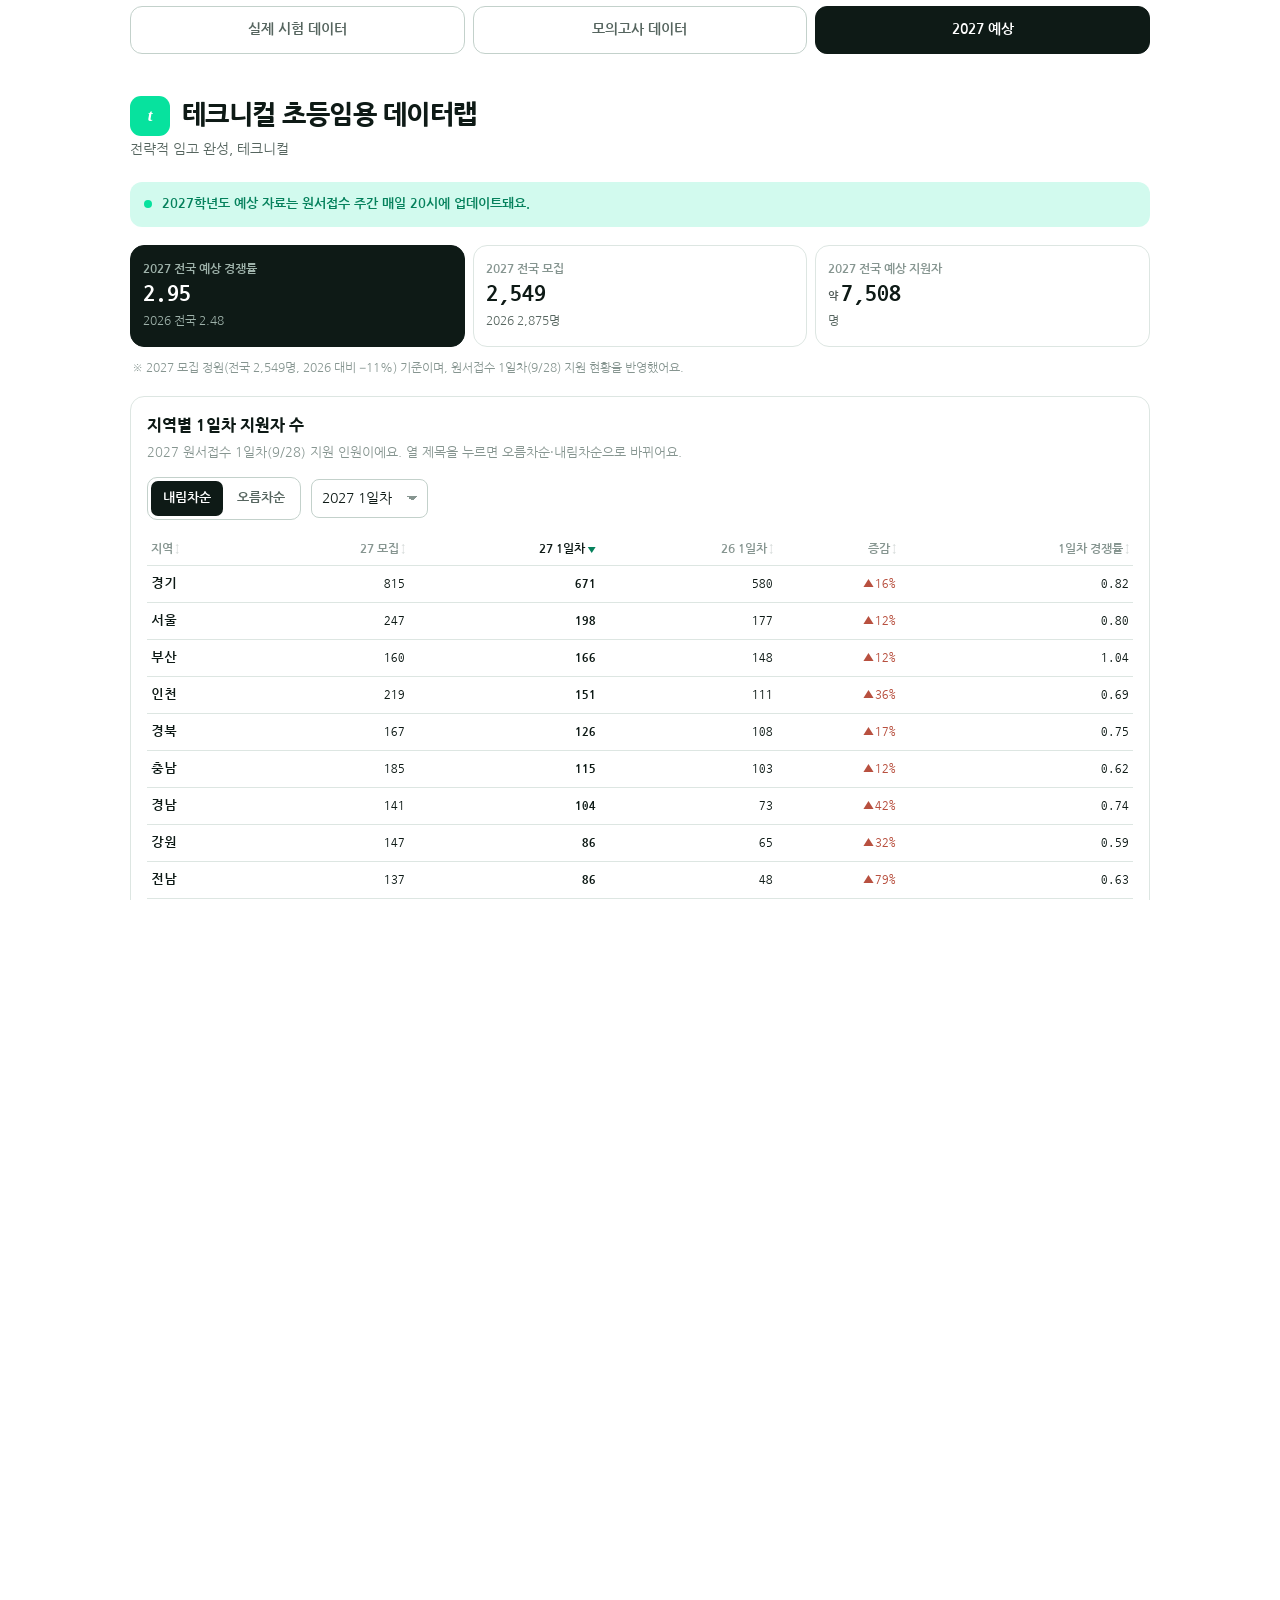
==== expected-2027.html @ 8b017738 "Update expected-2027.html" ====
<!doctype html><html lang="ko"><head><meta charset="utf-8">
<meta name="viewport" content="width=device-width, initial-scale=1, viewport-fit=cover">
<title>2027 예상 | 테크니컬 초등임용 데이터랩</title>
<meta name="description" content="2027학년도 초등임용 예상 경쟁률과 합격선 자료를 확인합니다.">
<link rel="preconnect" href="https://fonts.googleapis.com">
<link rel="preconnect" href="https://fonts.gstatic.com" crossorigin>
<link rel="stylesheet" href="https://fonts.googleapis.com/css2?family=Nanum+Gothic:wght@400;700;800&family=Nanum+Gothic+Coding:wght@400;700&display=swap">
<link rel="stylesheet" href="common.css">
<style>
  :root{
    color-scheme: light;
    --ground:#ffffff; --surface:#ffffff; --surface-2:#fafcfb;
    --ink:#0e1a16; --ink-2:#56655f; --ink-3:#869590;
    --line:#dde6e2; --line-2:#c3d1cb;
    --avg:#07e29e; --avg-soft:#07e29e2e; --avg-ink:#05815c;
    --cut:#44526b; --cut-soft:#44526b1f;
    --cut2:#b8503f; --cut2-soft:#b8503f1a;
    --sans:"Nanum Gothic","Apple SD Gothic Neo","Malgun Gothic",-apple-system,sans-serif;
    --mono:"Nanum Gothic Coding",ui-monospace,SFMono-Regular,Menlo,monospace;
    padding-top: env(safe-area-inset-top,0px);
    padding-bottom: env(safe-area-inset-bottom,0px);
  }
  *{box-sizing:border-box}
  html,body{height:100%;max-width:100%;overflow-x:hidden}
  body{
    margin:0; background:var(--ground); color:var(--ink);
    font-family:var(--sans); font-size:15px; line-height:1.6;
    -webkit-font-smoothing:antialiased; word-break:keep-all; overflow-wrap:break-word;
  }
  h1,h2,h3{text-wrap:balance} p{text-wrap:pretty}
  button,select{-webkit-tap-highlight-color:transparent; touch-action:manipulation; font:inherit}

  .wrap{
    max-width:1060px; margin:0 auto;
    padding-left:max(20px, env(safe-area-inset-left));
    padding-right:max(20px, env(safe-area-inset-right));
    padding-block:32px calc(56px + env(safe-area-inset-bottom));
    display:flex; flex-direction:column; gap:22px;
  }

  .brand{display:flex; align-items:center; gap:12px}
  .logo{
    display:grid; place-items:center; width:40px; height:40px; flex:none;
    border-radius:11px; background:var(--avg); color:#fff;
    font-family:Georgia,"Times New Roman",serif; font-weight:700; font-style:italic; font-size:17px;
  }
  h1{margin:0; font-size:min(26px,5.6vw); font-weight:800; letter-spacing:-0.02em; line-height:1.3}
  .lede{margin:2px 0 0; max-width:60ch; color:var(--ink-2); font-size:14px}

  nav.tabs{
    display:grid; grid-template-columns:repeat(3,1fr); gap:8px;
    position:sticky; top:0; z-index:5; background:var(--ground);
    padding-block:6px 2px;
  }
  nav.tabs button{
    border:1px solid var(--line-2); background:var(--surface);
    color:var(--ink-2); border-radius:12px; padding:12px 6px;
    font-weight:700; font-size:13.5px; cursor:pointer; text-align:center;
    transition:background .12s,color .12s,border-color .12s;
  }
  nav.tabs button.is-on{background:var(--ink); color:#fff; border-color:var(--ink)}
  @media (max-width:420px){ nav.tabs button{font-size:12px; padding:11px 4px} }

  section.view{display:none}
  section.view.is-on{display:flex; flex-direction:column; gap:18px}

  .panel{
    border:1px solid var(--line); border-radius:14px; padding:16px;
    background:var(--surface); display:flex; flex-direction:column; gap:14px;
  }
  .panel-head h2{margin:0 0 4px; font-size:16px; font-weight:800}
  .panel-head .note{margin:0; color:var(--ink-3); font-size:12.5px}

  .seg{display:inline-flex; border:1px solid var(--line-2); border-radius:10px; padding:3px; gap:2px}
  .seg button{
    border:none; background:none; color:var(--ink-2); font-weight:700; font-size:13px;
    padding:7px 12px; border-radius:7px; cursor:pointer;
  }
  .seg button.is-on{background:var(--ink); color:#fff}

  .row-controls{display:flex; flex-wrap:wrap; align-items:center; gap:10px}
  select.plain{
    font-family:var(--sans); font-size:13.5px; color:var(--ink); background:var(--surface);
    border:1px solid var(--line-2); border-radius:8px; padding:8px 28px 8px 10px;
    appearance:none; -webkit-appearance:none;
    background-image:linear-gradient(45deg,transparent 50%,var(--ink-3) 50%),
                      linear-gradient(135deg,var(--ink-3) 50%,transparent 50%);
    background-position:calc(100% - 15px) 50%, calc(100% - 10px) 50%;
    background-size:5px 5px, 5px 5px; background-repeat:no-repeat;
  }

  .bars{list-style:none; margin:0; padding:0; display:flex; flex-direction:column; gap:8px}
  .bars li{display:grid; grid-template-columns:52px 1fr 52px; align-items:center; gap:8px}
  .bars .name{font-size:12.5px; color:var(--ink-2); font-weight:700; white-space:nowrap; overflow:hidden; text-overflow:ellipsis}
  .bars .track{position:relative; height:20px; background:var(--surface-2); border-radius:6px; overflow:hidden}
  .bars .fill{position:absolute; inset:0 auto 0 0; border-radius:6px; background:var(--avg)}
  .bars li.is-me .fill{background:var(--cut2)}
  .bars .val{font-family:var(--mono); font-size:12px; font-weight:700; color:var(--ink); text-align:right; font-variant-numeric:tabular-nums}

  .trend-wrap{display:flex; flex-direction:column; gap:10px}
  .trend-chart{width:100%; height:auto; display:block}
  .trend-pts text{font-family:var(--mono); font-variant-numeric:tabular-nums}
  .legend-inline{display:flex; gap:14px; margin:0; font-size:12px; color:var(--ink-3)}
  .legend-inline span{display:inline-flex; align-items:center; gap:5px}
  .legend-inline i{width:9px; height:9px; border-radius:3px; background:var(--avg); display:inline-block}
  .legend-inline i.i-cut{background:var(--cut)}
  .legend-inline i.i-cut2{background:var(--cut2)}

  .empty-note{color:var(--ink-3); font-size:13px; padding:10px 2px}

  .mock-frame-wrap{border-radius:14px; overflow:hidden; border:1px solid var(--line)}
  iframe.mock-frame{width:100%; border:0; display:block; height:1400px; background:#faf9f5}

  .notice{
    display:flex; flex-direction:column; align-items:center; text-align:center; gap:16px;
    padding:48px 22px; border:1px dashed var(--line-2); border-radius:16px; background:var(--surface-2);
  }
  .notice-icon{
    display:grid; place-items:center; width:52px; height:52px; border-radius:50%;
    background:var(--avg-soft); color:var(--avg-ink); flex:none;
  }
  .notice-icon svg{width:24px; height:24px}
  .notice-title{margin:0; font-size:17px; font-weight:800; color:var(--ink); max-width:34ch}
  .notice-sub{margin:0; font-size:13px; color:var(--ink-2); max-width:44ch; line-height:1.7}
  .notice-badge{
    font-family:var(--mono); font-size:11.5px; font-weight:700; letter-spacing:.04em;
    color:var(--avg-ink); background:var(--avg-soft); border-radius:999px; padding:5px 12px;
  }

  .disclaimer{
    font-size:12px; color:var(--ink-3); border-top:1px solid var(--line); padding-top:14px;
  }

  .kpis{display:grid;grid-template-columns:repeat(3,minmax(0,1fr));gap:8px}
  .kpi{border:1px solid var(--line);border-radius:14px;padding:14px 12px;background:var(--surface)}
  .kpi.main{background:var(--ink);color:#fff;border-color:var(--ink)}
  .kpi small{display:block;font-size:11.5px;color:var(--ink-3);font-weight:700}.kpi.main small{color:#9fb3ab}
  .kpi{min-width:0}
  .kpi b em{font-size:11px;font-style:normal;font-family:var(--sans);font-weight:700;margin-right:3px;opacity:.7}
  .kpi b{display:block;white-space:nowrap;font-family:var(--mono);font-size:min(24px,5.6vw);font-weight:700;line-height:1.25;font-variant-numeric:tabular-nums}
  .kpi span{font-size:11.5px;color:var(--ink-2)}.kpi.main span{color:#9fb3ab}
  .upd{display:flex;gap:10px;align-items:center;padding:12px 14px;border-radius:12px;background:var(--avg-soft);color:var(--avg-ink);font-size:13px;font-weight:700}
  .upd i{width:8px;height:8px;border-radius:50%;background:var(--avg);flex:none}
  .rng{list-style:none;margin:0;padding:0;display:flex;flex-direction:column;gap:9px}
  .rng li{display:grid;grid-template-columns:38px 1fr 40px;align-items:center;gap:8px;cursor:pointer;border-radius:8px;padding:2px 0}
  .rng li.is-me .name{color:var(--cut2)}
  .rng .name{font-size:13px;font-weight:800;color:var(--ink-2)}
  .rng .track{position:relative;height:22px;background:var(--surface-2);border-radius:6px}
  .rng .band{position:absolute;top:5px;bottom:5px;background:var(--avg-soft);border-radius:5px}
  .rng .dot{position:absolute;top:3px;width:16px;height:16px;margin-left:-8px;border-radius:50%;background:var(--avg);border:2px solid #fff;box-shadow:0 0 0 1px var(--avg-ink)}
  .rng li.is-me .dot{background:var(--cut2);box-shadow:0 0 0 1px var(--cut2)}
  .rng .prev{position:absolute;top:2px;bottom:2px;width:2px;background:var(--cut)}
  .rng .val{font-family:var(--mono);font-size:12.5px;font-weight:700;text-align:right}
  .axis{display:flex;justify-content:space-between;margin:0 40px 0 46px;font-family:var(--mono);font-size:11px;color:var(--ink-3)}
  .legend-inline .i-prev{width:2px;height:10px;border-radius:0;background:var(--cut)}
  .legend-inline .i-band{background:var(--avg-soft);border:1px solid var(--avg)}
  .smalls{display:grid;grid-template-columns:repeat(3,1fr);gap:8px}
  .sm{border:1px solid var(--cut2-soft);background:var(--cut2-soft);border-radius:12px;padding:12px 8px;text-align:center}
  .sm b{display:block;font-size:14px}.sm em{display:block;font-style:normal;font-family:var(--mono);font-size:20px;font-weight:700;color:var(--cut2)}
  .sm span{font-size:11.5px;color:var(--ink-2);display:block;line-height:1.5}
  .tbl{overflow-x:auto}table{border-collapse:collapse;width:100%;font-size:13px;min-width:420px}
  th,td{padding:8px 6px;text-align:right;border-bottom:1px solid var(--line);white-space:nowrap}
  th:first-child,td:first-child{text-align:left;font-weight:800}th{font-size:11.5px;color:var(--ink-3)}
  td{font-family:var(--mono);font-variant-numeric:tabular-nums}tr.tot td{font-weight:700;background:var(--surface-2)}
  .up{color:var(--cut2)}.dn{color:var(--avg-ink)}
  .tips{margin:0;padding-left:18px;display:flex;flex-direction:column;gap:8px;font-size:13.5px}
  .detail-h{display:flex;flex-wrap:wrap;justify-content:space-between;align-items:center;gap:10px}
  .chips{display:flex;gap:8px;flex-wrap:wrap;font-size:12.5px;color:var(--ink-2)}
  .chips b{font-family:var(--mono);color:var(--ink)}
  .tbl.sortable table{min-width:0;font-size:12.5px}
  .tbl.sortable td{padding:8px 4px}
  .tbl.sortable th{padding:0}
  .tbl.sortable th button{width:100%;padding:8px 4px;border:0;background:none;color:inherit;font:inherit;font-size:11.5px;font-weight:700;cursor:pointer;text-align:right;white-space:normal;line-height:1.3}
  .tbl.sortable th:first-child button{text-align:left}
  .tbl.sortable th button:hover{color:var(--ink)}
  .tbl.sortable th button:focus-visible{outline:2px solid var(--avg-ink);outline-offset:-2px;border-radius:6px}
  .tbl.sortable th button::after{content:"↕";margin-left:2px;opacity:.35;font-size:10px}
  .tbl.sortable th[aria-sort="ascending"] button,.tbl.sortable th[aria-sort="descending"] button{color:var(--ink)}
  .tbl.sortable th[aria-sort="ascending"] button::after{content:"▲";opacity:1;color:var(--avg-ink)}
  .tbl.sortable th[aria-sort="descending"] button::after{content:"▼";opacity:1;color:var(--avg-ink)}
  .tbl.sortable td.hi{font-weight:700;color:var(--ink)}
</style></head><body>
<div class="site-nav-shell"><nav class="site-nav" aria-label="데이터 종류 선택"><a href="real.html" class="">실제 시험 데이터</a><a href="mock.html" class="">모의고사 데이터</a><a href="expected-2027.html" class="is-on">2027 예상</a></nav></div>
<div class="wrap">
<header><div class="brand"><span class="logo" aria-hidden="true">t</span><h1>테크니컬 초등임용 데이터랩</h1></div><p class="lede">전략적 임고 완성, 테크니컬</p></header>
<section class="view is-on" aria-label="2027 예상">
<div class="upd"><i></i>2027학년도 예상 자료는 원서접수 주간 매일 20시에 업데이트돼요.</div>
<div class="kpis" id="kpis"></div>
<p class="note" style="margin:-6px 2px 0;color:var(--ink-3);font-size:12px">※ 2027 모집 정원(전국 2,549명, 2026 대비 −11%) 기준이며, 원서접수 1일차(9/28) 지원 현황을 반영했어요.</p>

<div class="panel"><div class="panel-head"><h2>지역별 1일차 지원자 수</h2><p class="note">2027 원서접수 1일차(9/28) 지원 인원이에요. 열 제목을 누르면 오름차순·내림차순으로 바뀌어요.</p></div>
<div class="row-controls"><div class="seg" id="d1dir" role="group" aria-label="정렬 방향"><button type="button" data-d="-1" class="is-on">내림차순</button><button type="button" data-d="1">오름차순</button></div><select class="plain" id="d1key" aria-label="정렬 기준"><option value="a27">2027 1일차</option><option value="a26">2026 1일차</option><option value="g">증감률</option><option value="r1">1일차 경쟁률</option><option value="m27">2027 모집</option><option value="n">지역명</option></select></div>
<div class="tbl sortable"><table id="d1tbl"></table></div>
<p class="note" style="margin:0;color:var(--ink-3);font-size:12.5px">※ 1일차 경쟁률 = 1일차 지원자 ÷ 2027 모집이에요(최종 경쟁률이 아니에요). 모집이 2~3명인 광주·대전·세종은 증감 폭이 크게 나와요.</p></div>

<div class="panel"><div class="panel-head"><h2>내 지역, 얼마나 몰릴까?</h2><p class="note">점=2027 예상, 초록 띠=80% 예상 범위, 검은 선=2026 실제. 지역을 누르면 아래에 자세히 나와요.</p></div>
<div class="legend-inline"><span><i></i>2027 예상</span><span><i class="i-band"></i>80% 범위</span><span><i class="i-prev"></i>2026</span></div>
<ul class="rng" id="rng"></ul><div class="axis" id="axis"></div>
<p class="note" style="margin:0;color:var(--ink-3);font-size:12.5px">※ 서울이 가장 높고, 나머지 지역은 대부분 2.5~3.1 사이에 몰려 있어 순위 차이가 오차 범위 안이에요.</p></div>

<div class="panel"><div class="panel-head"><h2>극단값 주의 지역</h2><p class="note">모집이 2~3명뿐이라 지원자 수 추정에 크게 좌우돼요. 과거 지원자는 26~57명, 1일차 접수 인원과 기존 가정(45명)을 섞어 35~46명으로 추정했어요.</p></div><div class="smalls" id="smalls"></div></div>

<div class="panel"><div class="detail-h"><div class="panel-head"><h2>지역별 5년 추이</h2></div><select class="plain" id="sel" aria-label="지역 선택"></select></div>
<div class="chips" id="chips"></div><svg class="trend-chart" id="trend" viewBox="0 0 340 190" role="img" aria-label="경쟁률 추이"></svg>
<div class="legend-inline"><span><i class="i-cut"></i>실제(2022~26)</span><span><i class="i-cut2"></i>2027 예상·80% 범위</span></div></div>

<div class="panel"><div class="panel-head"><h2>모집·경쟁률 한눈에 비교</h2><p class="note">2027 모집은 최신 정원 기준이에요.</p></div><div class="tbl"><table id="tbl"></table></div></div>

<div class="panel"><div class="panel-head"><h2>수험생 체크포인트</h2></div><ul class="tips">
<li><b>전국 지원자는 해마다 7,100~7,900명으로 비슷</b>했고, 모집이 줄면 경쟁률이 오르는 구조예요. 올해는 1일차 접수가 작년 1일차보다 <b>약 15% 많아</b> 지원자를 약 7,508명으로 올려 잡았고, 경쟁률은 <b>약 2.95</b>로 예상돼요.</li>
<li>수험생이 <b>모집 많은 지역으로 이동</b>하기 때문에, 모집이 늘어도 경쟁률이 크게 낮아지진 않아요.</li>
<li>서울이 약 3.6으로 가장 높고 경북·부산·제주가 3.0~3.1로 뒤따라요. 나머지는 대부분 2.5~3.0에 몰려 있어 <b>순위 구분이 어려워요.</b></li>
<li>전년에 경쟁률이 높았던 지역은 다음 해 <b>일부 식는 경향</b>(평균회귀)이 있어요.</li>
<li>과거 예측 오차는 평균 약 10%예요. 1일차 접수 비중은 2026년 한 해 자료뿐이라 오차가 더 클 수 있어요. 2~5일차 자료가 나오면 다시 반영해요.</li></ul></div>

<p class="disclaimer">2027 모집 정원은 지역별 최신 정원(전국 2,549명)을 반영했어요. 정원이 바뀌면 예상치도 달라져요. 4개 모형(지원자 증감·합격선 포함·전국 대비 위치 유지·1일차 접수 기반)의 기하평균으로 산출했고, 표본이 5개 연도뿐이라 참고용입니다. 80% 범위는 예측값×exp(±1.28σ)로 계산했어요.</p>
</section>
<script>
const D=[{"n": "광주", "s": true, "m26": 28, "r26": 5.14, "m27": 2, "e": 17.5, "ap": 35, "lo": 11.67, "hi": 25.28, "h": [[2022, 5, 9.6], [2023, 5, 7.4], [2024, 5, 9.2], [2025, 41, 3.98], [2026, 28, 5.14]], "a27": 7, "a26": 48}, {"n": "세종", "s": true, "m26": 6, "r26": 7.83, "m27": 3, "e": 15.33, "ap": 46, "lo": 10.22, "hi": 22.15, "h": [[2022, 72, 3.31], [2023, 64, 3.67], [2024, 9, 5.89], [2025, 36, 2.72], [2026, 6, 7.83]], "a27": 13, "a26": 12}, {"n": "대전", "s": true, "m26": 31, "r26": 4.39, "m27": 3, "e": 15.33, "ap": 46, "lo": 10.22, "hi": 22.15, "h": [[2022, 11, 4.1], [2023, 9, 2.89], [2024, 9, 6.33], [2025, 39, 3.1], [2026, 31, 4.39]], "a27": 13, "a26": 31}, {"n": "서울", "s": false, "m26": 195, "r26": 3.4, "m27": 247, "e": 3.56, "ap": 880, "lo": 2.94, "hi": 4.31, "h": [[2022, 201, 3.7], [2023, 107, 4.75], [2024, 101, 4.48], [2025, 244, 2.61], [2026, 195, 3.4]], "a27": 198, "a26": 177}, {"n": "울산", "s": false, "m26": 61, "r26": 2.49, "m27": 62, "e": 2.96, "ap": 184, "lo": 2.44, "hi": 3.59, "h": [[2022, 122, 2.15], [2023, 112, 2.04], [2024, 88, 2.13], [2025, 94, 1.86], [2026, 61, 2.49]], "a27": 49, "a26": 33}, {"n": "전남", "s": false, "m26": 121, "r26": 2.5, "m27": 137, "e": 2.85, "ap": 391, "lo": 2.36, "hi": 3.46, "h": [[2022, 187, 1.94], [2023, 151, 1.93], [2024, 138, 2.37], [2025, 143, 1.83], [2026, 121, 2.5]], "a27": 86, "a26": 48}, {"n": "충남", "s": false, "m26": 243, "r26": 2.41, "m27": 185, "e": 2.93, "ap": 541, "lo": 2.41, "hi": 3.55, "h": [[2022, 139, 2.39], [2023, 139, 2.13], [2024, 225, 2.04], [2025, 231, 2.01], [2026, 243, 2.41]], "a27": 115, "a26": 103}, {"n": "대구", "s": false, "m26": 72, "r26": 2.53, "m27": 121, "e": 2.49, "ap": 301, "lo": 2.05, "hi": 3.02, "h": [[2022, 46, 1.72], [2023, 27, 2.78], [2024, 28, 2.36], [2025, 67, 1.69], [2026, 72, 2.53]], "a27": 70, "a26": 63}, {"n": "인천", "s": false, "m26": 175, "r26": 2.46, "m27": 219, "e": 2.72, "ap": 596, "lo": 2.25, "hi": 3.3, "h": [[2022, 200, 2.3], [2023, 185, 2.2], [2024, 147, 2.59], [2025, 206, 1.93], [2026, 175, 2.46]], "a27": 151, "a26": 111}, {"n": "경북", "s": false, "m26": 271, "r26": 2.34, "m27": 167, "e": 3.09, "ap": 516, "lo": 2.55, "hi": 3.74, "h": [[2022, 328, 1.76], [2023, 317, 1.97], [2024, 253, 2.08], [2025, 293, 1.81], [2026, 271, 2.34]], "a27": 126, "a26": 108}, {"n": "부산", "s": false, "m26": 255, "r26": 2.29, "m27": 160, "e": 3.07, "ap": 492, "lo": 2.54, "hi": 3.72, "h": [[2022, 343, 2.14], [2023, 324, 2.15], [2024, 305, 2.29], [2025, 379, 2.01], [2026, 255, 2.29]], "a27": 166, "a26": 148}, {"n": "경기", "s": false, "m26": 995, "r26": 2.34, "m27": 815, "e": 2.89, "ap": 2358, "lo": 2.39, "hi": 3.51, "h": [[2022, 1385, 2.04], [2023, 1420, 2.08], [2024, 1224, 2.42], [2025, 1630, 1.93], [2026, 995, 2.34]], "a27": 671, "a26": 580}, {"n": "경남", "s": false, "m26": 123, "r26": 2.36, "m27": 141, "e": 2.71, "ap": 382, "lo": 2.24, "hi": 3.28, "h": [[2022, 156, 2.03], [2023, 138, 2.09], [2024, 164, 2.02], [2025, 169, 1.83], [2026, 123, 2.36]], "a27": 104, "a26": 73}, {"n": "제주", "s": false, "m26": 55, "r26": 2.15, "m27": 24, "e": 3.02, "ap": 72, "lo": 2.28, "hi": 4.0, "h": [[2022, 60, 1.85], [2023, 99, 1.92], [2024, 80, 2.16], [2025, 86, 1.88], [2026, 55, 2.15]], "a27": 15, "a26": 23}, {"n": "충북", "s": false, "m26": 72, "r26": 2.29, "m27": 69, "e": 2.72, "ap": 187, "lo": 2.24, "hi": 3.29, "h": [[2022, 80, 1.88], [2023, 74, 2.12], [2024, 30, 2.03], [2025, 77, 1.56], [2026, 72, 2.29]], "a27": 52, "a26": 44}, {"n": "강원", "s": false, "m26": 119, "r26": 2.22, "m27": 147, "e": 2.47, "ap": 363, "lo": 2.04, "hi": 2.99, "h": [[2022, 95, 2.84], [2023, 86, 2.97], [2024, 69, 4.03], [2025, 103, 2.31], [2026, 119, 2.22]], "a27": 86, "a26": 65}, {"n": "전북", "s": false, "m26": 53, "r26": 2.09, "m27": 47, "e": 2.53, "ap": 119, "lo": 2.09, "hi": 3.06, "h": [[2022, 56, 2.25], [2023, 41, 2.51], [2024, 38, 2.24], [2025, 102, 1.91], [2026, 53, 2.09]], "a27": 28, "a26": 26}], f=x=>x.toFixed(2), $=id=>document.getElementById(id);
const G=D.filter(d=>!d.s).sort((a,b)=>b.e-a.e), S=D.filter(d=>d.s).sort((a,b)=>b.r26-a.r26);
let me='서울';
$('kpis').innerHTML=`<div class="kpi main"><small>2027 전국 예상 경쟁률</small><b>2.95</b><span>2026 전국 2.48</span></div><div class="kpi"><small>2027 전국 모집</small><b>2,549</b><span>2026 2,875명</span></div><div class="kpi"><small>2027 전국 예상 지원자</small><b><em>약</em>7,508</b><span>명</span></div>`;
const MIN=1.5,MAX=4.5,p=v=>(Math.min(Math.max(v,MIN),MAX)-MIN)/(MAX-MIN)*100;
function rng(){$('rng').innerHTML=G.map(d=>`<li data-n="${d.n}" class="${d.n==me?'is-me':''}"><span class="name">${d.n}</span><span class="track"><span class="band" style="left:${p(d.lo)}%;width:${p(d.hi)-p(d.lo)}%"></span><span class="prev" style="left:${p(d.r26)}%"></span><span class="dot" style="left:${p(d.e)}%"></span></span><span class="val">${f(d.e)}</span></li>`).join('');
$('axis').innerHTML=[1.5,2,2.5,3,3.5,4,4.5].map(v=>`<span>${v}</span>`).join('');
$('rng').querySelectorAll('li').forEach(li=>li.onclick=()=>{me=li.dataset.n;$('sel').value=me;rng();trend()})}
$('smalls').innerHTML=S.map(d=>`<div class="sm"><b>${d.n}</b><em>${f(d.e)}</em><span>범위 ${d.lo.toFixed(0)}~${d.hi.toFixed(0)}<br>모집 ${d.m26}→${d.m27}명<br>2026 ${f(d.r26)}</span></div>`).join('');
$('sel').innerHTML=[...G,...S].map(d=>`<option>${d.n}</option>`).join('');$('sel').value=me;
$('sel').onchange=e=>{me=e.target.value;rng();trend()};
function trend(){const d=D.find(x=>x.n==me),h=d.h,W=340,H=190,L=30,Rr=14,T=16,B=26;
const vs=[...h.map(x=>x[2]),d.lo,d.hi],mn=Math.floor(Math.min(...vs)*2)/2-.5>0?Math.floor(Math.min(...vs)*2)/2:0,mx=Math.ceil(Math.max(...vs)*2)/2;
const X=y=>L+(y-2022)/5*(W-L-Rr),Y=v=>H-B-(v-mn)/(mx-mn)*(H-B-T);
let s='';for(let i=0;i<=4;i++){const v=mn+(mx-mn)*i/4;s+=`<line x1="${L}" x2="${W-Rr}" y1="${Y(v)}" y2="${Y(v)}" stroke="var(--line)"/><text x="${L-4}" y="${Y(v)+4}" text-anchor="end" font-size="10" fill="var(--ink-3)" font-family="var(--mono)">${v.toFixed(1)}</text>`}
const pts=h.map(x=>[X(x[0]),Y(x[2])]);
s+=`<polyline fill="none" stroke="var(--cut)" stroke-width="2" points="${pts.map(q=>q.join(',')).join(' ')}"/><line x1="${pts.at(-1)[0]}" y1="${pts.at(-1)[1]}" x2="${X(2027)}" y2="${Y(d.e)}" stroke="var(--cut2)" stroke-dasharray="4 3"/>`;
h.forEach((x,i)=>{s+=`<circle cx="${pts[i][0]}" cy="${pts[i][1]}" r="3.5" fill="var(--cut)"/><text x="${pts[i][0]}" y="${pts[i][1]-8}" text-anchor="middle" font-size="10" fill="var(--ink)" font-family="var(--mono)">${x[2].toFixed(1)}</text><text x="${pts[i][0]}" y="${H-8}" text-anchor="middle" font-size="10" fill="var(--ink-3)">${x[0]}</text>`});
s+=`<line x1="${X(2027)}" x2="${X(2027)}" y1="${Y(d.hi)}" y2="${Y(d.lo)}" stroke="var(--cut2)" stroke-width="5" stroke-linecap="round" opacity=".3"/><circle cx="${X(2027)}" cy="${Y(d.e)}" r="5" fill="var(--cut2)"/><text x="${X(2027)}" y="${Y(d.hi)-6}" text-anchor="middle" font-size="10.5" font-weight="700" fill="var(--cut2)" font-family="var(--mono)">${d.e.toFixed(1)}</text><text x="${X(2027)}" y="${H-8}" text-anchor="middle" font-size="10" font-weight="700" fill="var(--cut2)">2027</text>`;
$('trend').innerHTML=s;
$('chips').innerHTML=`<span>2027 예상 <b>${f(d.e)}</b></span><span>범위 <b>${f(d.lo)}~${f(d.hi)}</b></span><span>모집 <b>${d.m26}→${d.m27}명</b></span><span>예상 지원 <b>${d.ap}명</b></span>`}
const all=[...G,...S].sort((a,b)=>b.e-a.e);
$('tbl').innerHTML=`<tr><th>지역</th><th>모집 26→27</th><th>2026</th><th>2027 예상</th><th>변화</th></tr>`+all.map(d=>{const c=d.e-d.r26;return `<tr><td>${d.n}</td><td>${d.m26}→${d.m27}</td><td>${f(d.r26)}</td><td>${f(d.e)}</td><td class="${c>0?'up':'dn'}">${c>0?'▲':'▼'}${Math.abs(c).toFixed(2)}</td></tr>`}).join('')+`<tr class="tot"><td>전국</td><td>2,875→2,549</td><td>2.48</td><td>2.95</td><td class="up">▲0.46</td></tr>`;
const fm=v=>v.toLocaleString('ko-KR'),ROWS=D.map(d=>({n:d.n,m27:d.m27,a27:d.a27,a26:d.a26,g:d.a27/d.a26-1,r1:d.a27/d.m27}));
const T1=ROWS.reduce((a,r)=>(a.m27+=r.m27,a.a27+=r.a27,a.a26+=r.a26,a),{m27:0,a27:0,a26:0});
let sk='a27',sd=-1;
const HD=[['n','지역'],['m27','27 모집'],['a27','27 1일차'],['a26','26 1일차'],['g','증감'],['r1','1일차 경쟁률']];
function d1(){const rs=[...ROWS].sort((a,b)=>sk=='n'?sd*a.n.localeCompare(b.n,'ko'):(sd*(a[sk]-b[sk])||a.n.localeCompare(b.n,'ko')));
$('d1tbl').innerHTML='<thead><tr>'+HD.map(([k,t])=>`<th scope="col" aria-sort="${k==sk?(sd>0?'ascending':'descending'):'none'}"><button type="button" data-k="${k}">${t}</button></th>`).join('')+'</tr></thead><tbody>'+
rs.map(r=>`<tr><td>${r.n}</td><td>${fm(r.m27)}</td><td class="hi">${fm(r.a27)}</td><td>${fm(r.a26)}</td><td class="${r.g>0?'up':'dn'}">${r.g>0?'▲':'▼'}${Math.abs(r.g*100).toFixed(0)}%</td><td>${r.r1.toFixed(2)}</td></tr>`).join('')+
`<tr class="tot"><td>전국</td><td>${fm(T1.m27)}</td><td>${fm(T1.a27)}</td><td>${fm(T1.a26)}</td><td class="up">▲${((T1.a27/T1.a26-1)*100).toFixed(0)}%</td><td>${(T1.a27/T1.m27).toFixed(2)}</td></tr></tbody>`;
$('d1key').value=sk;document.querySelectorAll('#d1dir button').forEach(b=>b.classList.toggle('is-on',+b.dataset.d==sd));
$('d1tbl').querySelectorAll('th button').forEach(b=>b.onclick=()=>{const k=b.dataset.k;if(k==sk)sd=-sd;else{sk=k;sd=k=='n'?1:-1}d1()})}
$('d1key').onchange=e=>{sk=e.target.value;d1()};
document.querySelectorAll('#d1dir button').forEach(b=>b.onclick=()=>{sd=+b.dataset.d;d1()});
rng();trend();d1();
</script>
</div></body></html>
---- common.css ----
/* Shared site navigation */
.site-nav{display:grid;grid-template-columns:repeat(3,1fr);gap:8px;position:sticky;top:0;z-index:20;background:var(--ground,#fff);padding:6px 0 8px;margin-bottom:2px}
.site-nav a{border:1px solid var(--line-2,#c3d1cb);background:var(--surface,#fff);color:var(--ink-2,#56655f);border-radius:12px;padding:12px 6px;font-weight:700;font-size:13.5px;cursor:pointer;text-align:center;text-decoration:none;transition:background .12s,color .12s,border-color .12s}
.site-nav a.is-on{background:var(--ink,#0e1a16);color:#fff;border-color:var(--ink,#0e1a16)}
.site-nav a:hover{border-color:var(--ink,#0e1a16)}
@media(max-width:420px){.site-nav a{font-size:12px;padding:11px 4px}}
.site-nav-shell{max-width:1060px;margin:0 auto;padding:0 20px}
@media(max-width:420px){.site-nav-shell{padding:0 20px}}
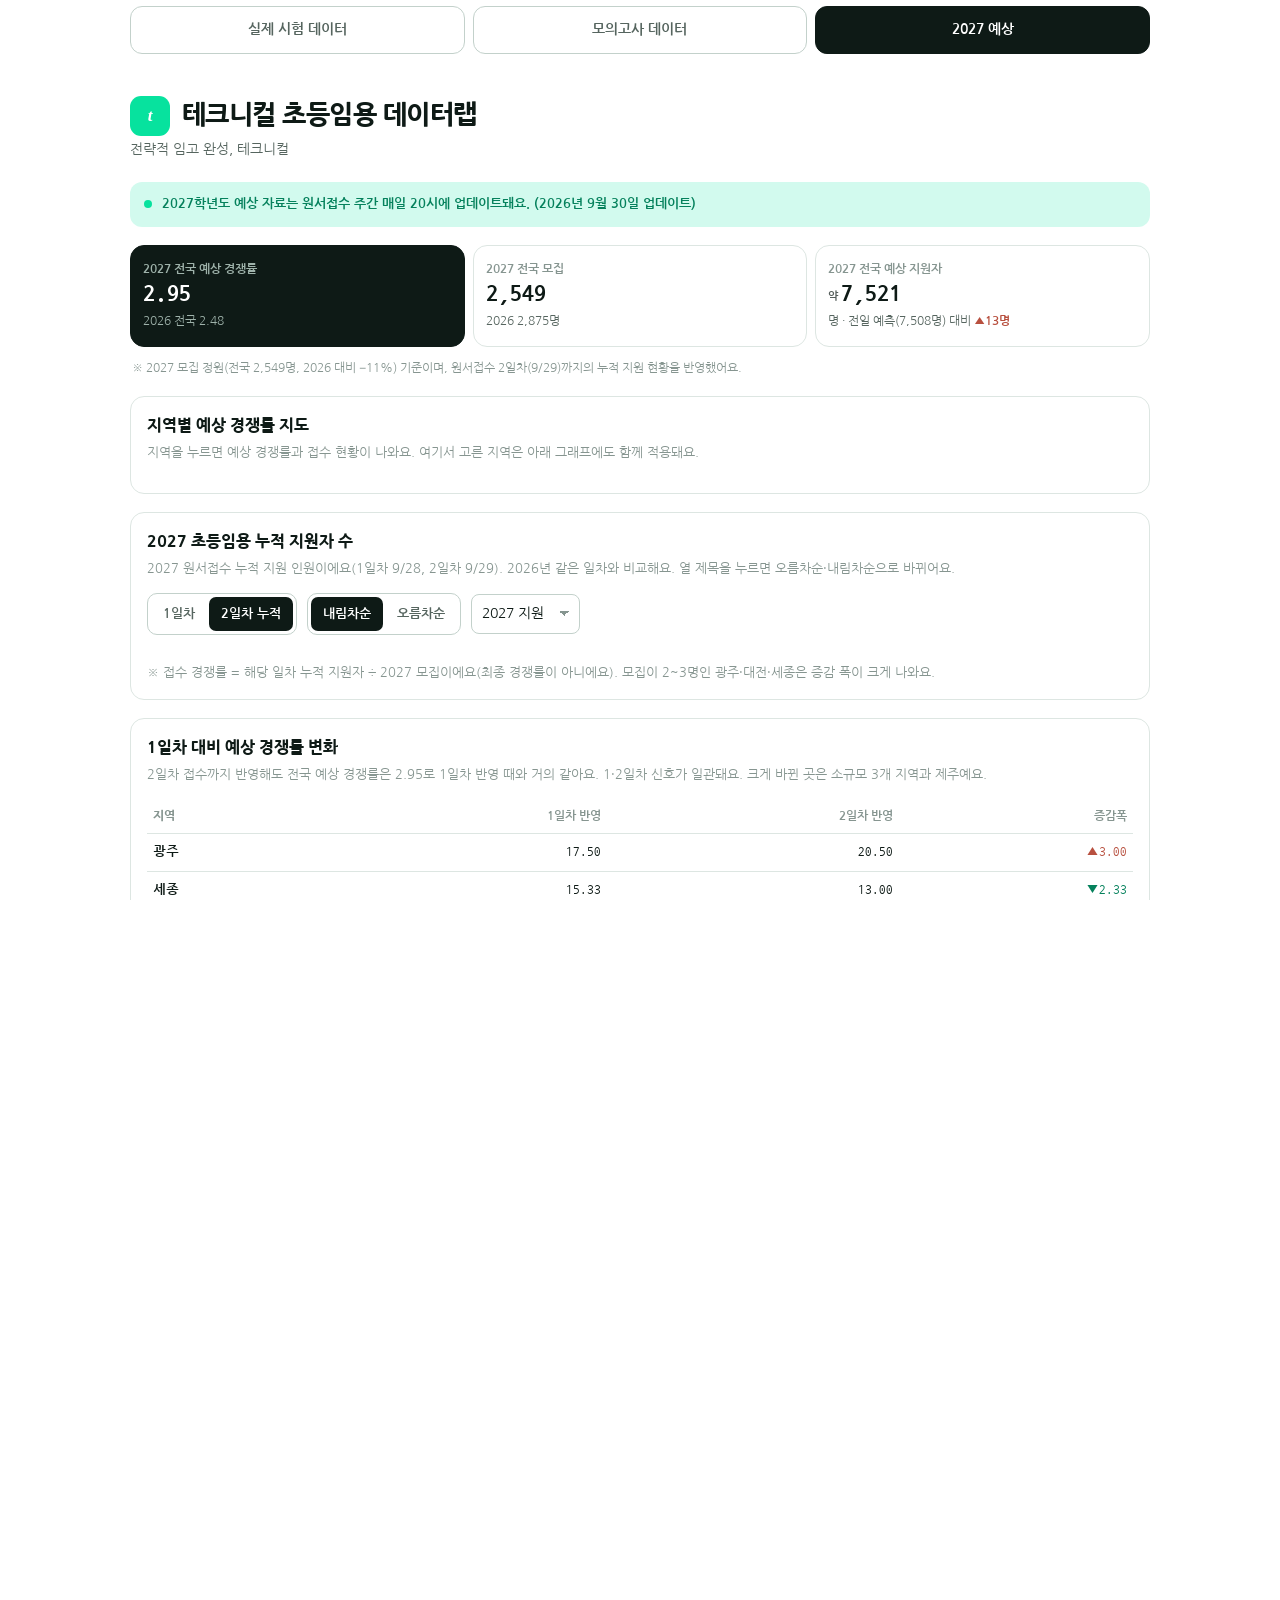
==== commit 6e0b1de2: "Update expected-2027.html" ====
--- a/expected-2027.html
+++ b/expected-2027.html
@@ -6,6 +6,7 @@
 <link rel="preconnect" href="https://fonts.gstatic.com" crossorigin>
 <link rel="stylesheet" href="https://fonts.googleapis.com/css2?family=Nanum+Gothic:wght@400;700;800&family=Nanum+Gothic+Coding:wght@400;700&display=swap">
 <link rel="stylesheet" href="common.css">
+<script src="kmap.js"></script>
 <style>
   :root{
     color-scheme: light;
@@ -138,7 +139,7 @@
   .kpi{min-width:0}
   .kpi b em{font-size:11px;font-style:normal;font-family:var(--sans);font-weight:700;margin-right:3px;opacity:.7}
   .kpi b{display:block;white-space:nowrap;font-family:var(--mono);font-size:min(24px,5.6vw);font-weight:700;line-height:1.25;font-variant-numeric:tabular-nums}
-  .kpi span{font-size:11.5px;color:var(--ink-2)}.kpi.main span{color:#9fb3ab}
+  .kpi span{font-size:11.5px;color:var(--ink-2)}.kpi span .dlt{font-style:normal;font-weight:700;color:var(--cut2);white-space:nowrap}.kpi.main span{color:#9fb3ab}
   .upd{display:flex;gap:10px;align-items:center;padding:12px 14px;border-radius:12px;background:var(--avg-soft);color:var(--avg-ink);font-size:13px;font-weight:700}
   .upd i{width:8px;height:8px;border-radius:50%;background:var(--avg);flex:none}
   .rng{list-style:none;margin:0;padding:0;display:flex;flex-direction:column;gap:9px}
@@ -184,21 +185,26 @@
 <div class="wrap">
 <header><div class="brand"><span class="logo" aria-hidden="true">t</span><h1>테크니컬 초등임용 데이터랩</h1></div><p class="lede">전략적 임고 완성, 테크니컬</p></header>
 <section class="view is-on" aria-label="2027 예상">
-<div class="upd"><i></i>2027학년도 예상 자료는 원서접수 주간 매일 20시에 업데이트돼요.</div>
+<div class="upd"><i></i>2027학년도 예상 자료는 원서접수 주간 매일 20시에 업데이트돼요. (2026년 9월 30일 업데이트)</div>
 <div class="kpis" id="kpis"></div>
-<p class="note" style="margin:-6px 2px 0;color:var(--ink-3);font-size:12px">※ 2027 모집 정원(전국 2,549명, 2026 대비 −11%) 기준이며, 원서접수 1일차(9/28) 지원 현황을 반영했어요.</p>
-
-<div class="panel"><div class="panel-head"><h2>지역별 1일차 지원자 수</h2><p class="note">2027 원서접수 1일차(9/28) 지원 인원이에요. 열 제목을 누르면 오름차순·내림차순으로 바뀌어요.</p></div>
-<div class="row-controls"><div class="seg" id="d1dir" role="group" aria-label="정렬 방향"><button type="button" data-d="-1" class="is-on">내림차순</button><button type="button" data-d="1">오름차순</button></div><select class="plain" id="d1key" aria-label="정렬 기준"><option value="a27">2027 1일차</option><option value="a26">2026 1일차</option><option value="g">증감률</option><option value="r1">1일차 경쟁률</option><option value="m27">2027 모집</option><option value="n">지역명</option></select></div>
+<p class="note" style="margin:-6px 2px 0;color:var(--ink-3);font-size:12px">※ 2027 모집 정원(전국 2,549명, 2026 대비 −11%) 기준이며, 원서접수 2일차(9/29)까지의 누적 지원 현황을 반영했어요.</p>
+
+<div class="panel"><div class="panel-head"><h2>지역별 예상 경쟁률 지도</h2><p class="note">지역을 누르면 예상 경쟁률과 접수 현황이 나와요. 여기서 고른 지역은 아래 그래프에도 함께 적용돼요.</p></div>
+<div id="kmap-mount"></div></div>
+
+<div class="panel"><div class="panel-head"><h2>2027 초등임용 누적 지원자 수</h2><p class="note">2027 원서접수 누적 지원 인원이에요(1일차 9/28, 2일차 9/29). 2026년 같은 일차와 비교해요. 열 제목을 누르면 오름차순·내림차순으로 바뀌어요.</p></div>
+<div class="row-controls"><div class="seg" id="dayseg" role="group" aria-label="일차 선택"><button type="button" data-day="1">1일차</button><button type="button" data-day="2" class="is-on">2일차 누적</button></div><div class="seg" id="d1dir" role="group" aria-label="정렬 방향"><button type="button" data-d="-1" class="is-on">내림차순</button><button type="button" data-d="1">오름차순</button></div><select class="plain" id="d1key" aria-label="정렬 기준"><option value="a27">2027 지원</option><option value="a26">2026 지원</option><option value="g">증감률</option><option value="r1">접수 경쟁률</option><option value="m27">2027 모집</option><option value="n">지역명</option></select></div>
 <div class="tbl sortable"><table id="d1tbl"></table></div>
-<p class="note" style="margin:0;color:var(--ink-3);font-size:12.5px">※ 1일차 경쟁률 = 1일차 지원자 ÷ 2027 모집이에요(최종 경쟁률이 아니에요). 모집이 2~3명인 광주·대전·세종은 증감 폭이 크게 나와요.</p></div>
+<p class="note" style="margin:0;color:var(--ink-3);font-size:12.5px">※ 접수 경쟁률 = 해당 일차 누적 지원자 ÷ 2027 모집이에요(최종 경쟁률이 아니에요). 모집이 2~3명인 광주·대전·세종은 증감 폭이 크게 나와요.</p></div>
+
+<div class="panel"><div class="panel-head"><h2>1일차 대비 예상 경쟁률 변화</h2><p class="note">2일차 접수까지 반영해도 전국 예상 경쟁률은 2.95로 1일차 반영 때와 거의 같아요. 1·2일차 신호가 일관돼요. 크게 바뀐 곳은 소규모 3개 지역과 제주예요.</p></div><div class="tbl"><table id="cmp"></table></div></div>
 
 <div class="panel"><div class="panel-head"><h2>내 지역, 얼마나 몰릴까?</h2><p class="note">점=2027 예상, 초록 띠=80% 예상 범위, 검은 선=2026 실제. 지역을 누르면 아래에 자세히 나와요.</p></div>
 <div class="legend-inline"><span><i></i>2027 예상</span><span><i class="i-band"></i>80% 범위</span><span><i class="i-prev"></i>2026</span></div>
 <ul class="rng" id="rng"></ul><div class="axis" id="axis"></div>
-<p class="note" style="margin:0;color:var(--ink-3);font-size:12.5px">※ 서울이 가장 높고, 나머지 지역은 대부분 2.5~3.1 사이에 몰려 있어 순위 차이가 오차 범위 안이에요.</p></div>
-
-<div class="panel"><div class="panel-head"><h2>극단값 주의 지역</h2><p class="note">모집이 2~3명뿐이라 지원자 수 추정에 크게 좌우돼요. 과거 지원자는 26~57명, 1일차 접수 인원과 기존 가정(45명)을 섞어 35~46명으로 추정했어요.</p></div><div class="smalls" id="smalls"></div></div>
+<p class="note" style="margin:0;color:var(--ink-3);font-size:12.5px">※ 서울이 가장 높고, 나머지 지역은 대부분 2.4~3.2 사이에 몰려 있어 순위 차이가 오차 범위 안이에요. 제주는 모집이 24명뿐이라 변동성을 더 크게 잡아 범위가 넓어요.</p></div>
+
+<div class="panel"><div class="panel-head"><h2>극단값 주의 지역</h2><p class="note">모집이 2~3명뿐이라 지원자 수 추정에 크게 좌우돼요. 과거 지원자는 26~57명, 2일차 누적 접수 인원과 기존 가정(45명)을 섞어 39~41명으로 추정했어요.</p></div><div class="smalls" id="smalls"></div></div>
 
 <div class="panel"><div class="detail-h"><div class="panel-head"><h2>지역별 5년 추이</h2></div><select class="plain" id="sel" aria-label="지역 선택"></select></div>
 <div class="chips" id="chips"></div><svg class="trend-chart" id="trend" viewBox="0 0 340 190" role="img" aria-label="경쟁률 추이"></svg>
@@ -207,21 +213,21 @@
 <div class="panel"><div class="panel-head"><h2>모집·경쟁률 한눈에 비교</h2><p class="note">2027 모집은 최신 정원 기준이에요.</p></div><div class="tbl"><table id="tbl"></table></div></div>
 
 <div class="panel"><div class="panel-head"><h2>수험생 체크포인트</h2></div><ul class="tips">
-<li><b>전국 지원자는 해마다 7,100~7,900명으로 비슷</b>했고, 모집이 줄면 경쟁률이 오르는 구조예요. 올해는 1일차 접수가 작년 1일차보다 <b>약 15% 많아</b> 지원자를 약 7,508명으로 올려 잡았고, 경쟁률은 <b>약 2.95</b>로 예상돼요.</li>
+<li><b>전국 지원자는 해마다 7,100~7,900명으로 비슷</b>했고, 모집이 줄면 경쟁률이 오르는 구조예요. 올해는 2일차 누적 접수가 작년 같은 시점보다 <b>약 16% 많아</b>(1일차는 +15%) 지원자를 약 7,521명으로 올려 잡았고, 경쟁률은 <b>약 2.95</b>로 예상돼요.</li>
 <li>수험생이 <b>모집 많은 지역으로 이동</b>하기 때문에, 모집이 늘어도 경쟁률이 크게 낮아지진 않아요.</li>
-<li>서울이 약 3.6으로 가장 높고 경북·부산·제주가 3.0~3.1로 뒤따라요. 나머지는 대부분 2.5~3.0에 몰려 있어 <b>순위 구분이 어려워요.</b></li>
+<li>서울이 약 3.6으로 가장 높고 제주(3.2)·경북·부산(3.1)이 뒤따라요. 나머지는 대부분 2.4~2.9에 몰려 있어 <b>순위 구분이 어려워요.</b></li>
 <li>전년에 경쟁률이 높았던 지역은 다음 해 <b>일부 식는 경향</b>(평균회귀)이 있어요.</li>
-<li>과거 예측 오차는 평균 약 10%예요. 1일차 접수 비중은 2026년 한 해 자료뿐이라 오차가 더 클 수 있어요. 2~5일차 자료가 나오면 다시 반영해요.</li></ul></div>
-
-<p class="disclaimer">2027 모집 정원은 지역별 최신 정원(전국 2,549명)을 반영했어요. 정원이 바뀌면 예상치도 달라져요. 4개 모형(지원자 증감·합격선 포함·전국 대비 위치 유지·1일차 접수 기반)의 기하평균으로 산출했고, 표본이 5개 연도뿐이라 참고용입니다. 80% 범위는 예측값×exp(±1.28σ)로 계산했어요.</p>
+<li>과거 예측 오차는 평균 약 10%예요. 일차별 접수 비중은 2026년 한 해 자료뿐이라 오차가 더 클 수 있어요. 3~5일차 자료가 나오면 다시 반영해요.</li></ul></div>
+
+<p class="disclaimer">2027 모집 정원은 지역별 최신 정원(전국 2,549명)을 반영했어요. 정원이 바뀌면 예상치도 달라져요. 4개 모형(지원자 증감·합격선 포함·전국 대비 위치 유지·일차별 접수 기반)의 기하평균으로 산출했고, 표본이 5개 연도뿐이라 참고용입니다. 80% 범위는 예측값×exp(±1.28σ)로 계산했어요.</p>
 </section>
 <script>
-const D=[{"n": "광주", "s": true, "m26": 28, "r26": 5.14, "m27": 2, "e": 17.5, "ap": 35, "lo": 11.67, "hi": 25.28, "h": [[2022, 5, 9.6], [2023, 5, 7.4], [2024, 5, 9.2], [2025, 41, 3.98], [2026, 28, 5.14]], "a27": 7, "a26": 48}, {"n": "세종", "s": true, "m26": 6, "r26": 7.83, "m27": 3, "e": 15.33, "ap": 46, "lo": 10.22, "hi": 22.15, "h": [[2022, 72, 3.31], [2023, 64, 3.67], [2024, 9, 5.89], [2025, 36, 2.72], [2026, 6, 7.83]], "a27": 13, "a26": 12}, {"n": "대전", "s": true, "m26": 31, "r26": 4.39, "m27": 3, "e": 15.33, "ap": 46, "lo": 10.22, "hi": 22.15, "h": [[2022, 11, 4.1], [2023, 9, 2.89], [2024, 9, 6.33], [2025, 39, 3.1], [2026, 31, 4.39]], "a27": 13, "a26": 31}, {"n": "서울", "s": false, "m26": 195, "r26": 3.4, "m27": 247, "e": 3.56, "ap": 880, "lo": 2.94, "hi": 4.31, "h": [[2022, 201, 3.7], [2023, 107, 4.75], [2024, 101, 4.48], [2025, 244, 2.61], [2026, 195, 3.4]], "a27": 198, "a26": 177}, {"n": "울산", "s": false, "m26": 61, "r26": 2.49, "m27": 62, "e": 2.96, "ap": 184, "lo": 2.44, "hi": 3.59, "h": [[2022, 122, 2.15], [2023, 112, 2.04], [2024, 88, 2.13], [2025, 94, 1.86], [2026, 61, 2.49]], "a27": 49, "a26": 33}, {"n": "전남", "s": false, "m26": 121, "r26": 2.5, "m27": 137, "e": 2.85, "ap": 391, "lo": 2.36, "hi": 3.46, "h": [[2022, 187, 1.94], [2023, 151, 1.93], [2024, 138, 2.37], [2025, 143, 1.83], [2026, 121, 2.5]], "a27": 86, "a26": 48}, {"n": "충남", "s": false, "m26": 243, "r26": 2.41, "m27": 185, "e": 2.93, "ap": 541, "lo": 2.41, "hi": 3.55, "h": [[2022, 139, 2.39], [2023, 139, 2.13], [2024, 225, 2.04], [2025, 231, 2.01], [2026, 243, 2.41]], "a27": 115, "a26": 103}, {"n": "대구", "s": false, "m26": 72, "r26": 2.53, "m27": 121, "e": 2.49, "ap": 301, "lo": 2.05, "hi": 3.02, "h": [[2022, 46, 1.72], [2023, 27, 2.78], [2024, 28, 2.36], [2025, 67, 1.69], [2026, 72, 2.53]], "a27": 70, "a26": 63}, {"n": "인천", "s": false, "m26": 175, "r26": 2.46, "m27": 219, "e": 2.72, "ap": 596, "lo": 2.25, "hi": 3.3, "h": [[2022, 200, 2.3], [2023, 185, 2.2], [2024, 147, 2.59], [2025, 206, 1.93], [2026, 175, 2.46]], "a27": 151, "a26": 111}, {"n": "경북", "s": false, "m26": 271, "r26": 2.34, "m27": 167, "e": 3.09, "ap": 516, "lo": 2.55, "hi": 3.74, "h": [[2022, 328, 1.76], [2023, 317, 1.97], [2024, 253, 2.08], [2025, 293, 1.81], [2026, 271, 2.34]], "a27": 126, "a26": 108}, {"n": "부산", "s": false, "m26": 255, "r26": 2.29, "m27": 160, "e": 3.07, "ap": 492, "lo": 2.54, "hi": 3.72, "h": [[2022, 343, 2.14], [2023, 324, 2.15], [2024, 305, 2.29], [2025, 379, 2.01], [2026, 255, 2.29]], "a27": 166, "a26": 148}, {"n": "경기", "s": false, "m26": 995, "r26": 2.34, "m27": 815, "e": 2.89, "ap": 2358, "lo": 2.39, "hi": 3.51, "h": [[2022, 1385, 2.04], [2023, 1420, 2.08], [2024, 1224, 2.42], [2025, 1630, 1.93], [2026, 995, 2.34]], "a27": 671, "a26": 580}, {"n": "경남", "s": false, "m26": 123, "r26": 2.36, "m27": 141, "e": 2.71, "ap": 382, "lo": 2.24, "hi": 3.28, "h": [[2022, 156, 2.03], [2023, 138, 2.09], [2024, 164, 2.02], [2025, 169, 1.83], [2026, 123, 2.36]], "a27": 104, "a26": 73}, {"n": "제주", "s": false, "m26": 55, "r26": 2.15, "m27": 24, "e": 3.02, "ap": 72, "lo": 2.28, "hi": 4.0, "h": [[2022, 60, 1.85], [2023, 99, 1.92], [2024, 80, 2.16], [2025, 86, 1.88], [2026, 55, 2.15]], "a27": 15, "a26": 23}, {"n": "충북", "s": false, "m26": 72, "r26": 2.29, "m27": 69, "e": 2.72, "ap": 187, "lo": 2.24, "hi": 3.29, "h": [[2022, 80, 1.88], [2023, 74, 2.12], [2024, 30, 2.03], [2025, 77, 1.56], [2026, 72, 2.29]], "a27": 52, "a26": 44}, {"n": "강원", "s": false, "m26": 119, "r26": 2.22, "m27": 147, "e": 2.47, "ap": 363, "lo": 2.04, "hi": 2.99, "h": [[2022, 95, 2.84], [2023, 86, 2.97], [2024, 69, 4.03], [2025, 103, 2.31], [2026, 119, 2.22]], "a27": 86, "a26": 65}, {"n": "전북", "s": false, "m26": 53, "r26": 2.09, "m27": 47, "e": 2.53, "ap": 119, "lo": 2.09, "hi": 3.06, "h": [[2022, 56, 2.25], [2023, 41, 2.51], [2024, 38, 2.24], [2025, 102, 1.91], [2026, 53, 2.09]], "a27": 28, "a26": 26}], f=x=>x.toFixed(2), $=id=>document.getElementById(id);
+const D=[{"n": "광주", "s": true, "m26": 28, "r26": 5.14, "m27": 2, "e": 20.5, "ap": 41, "lo": 13.67, "hi": 29.61, "h": [[2022, 5, 9.6], [2023, 5, 7.4], [2024, 5, 9.2], [2025, 41, 3.98], [2026, 28, 5.14]], "a27": 7, "a26": 48, "b27": 18, "b26": 78, "p1": 17.5}, {"n": "세종", "s": true, "m26": 6, "r26": 7.83, "m27": 3, "e": 13, "ap": 39, "lo": 8.67, "hi": 18.78, "h": [[2022, 72, 3.31], [2023, 64, 3.67], [2024, 9, 5.89], [2025, 36, 2.72], [2026, 6, 7.83]], "a27": 13, "a26": 12, "b27": 16, "b26": 24, "p1": 15.33}, {"n": "대전", "s": true, "m26": 31, "r26": 4.39, "m27": 3, "e": 13.67, "ap": 41, "lo": 9.11, "hi": 19.74, "h": [[2022, 11, 4.1], [2023, 9, 2.89], [2024, 9, 6.33], [2025, 39, 3.1], [2026, 31, 4.39]], "a27": 13, "a26": 31, "b27": 18, "b26": 53, "p1": 15.33}, {"n": "서울", "s": false, "m26": 195, "r26": 3.4, "m27": 247, "e": 3.57, "ap": 881, "lo": 2.94, "hi": 4.32, "h": [[2022, 201, 3.7], [2023, 107, 4.75], [2024, 101, 4.48], [2025, 244, 2.61], [2026, 195, 3.4]], "a27": 198, "a26": 177, "b27": 361, "b26": 326, "p1": 3.56}, {"n": "울산", "s": false, "m26": 61, "r26": 2.49, "m27": 62, "e": 2.92, "ap": 181, "lo": 2.41, "hi": 3.54, "h": [[2022, 122, 2.15], [2023, 112, 2.04], [2024, 88, 2.13], [2025, 94, 1.86], [2026, 61, 2.49]], "a27": 49, "a26": 33, "b27": 81, "b26": 63, "p1": 2.96}, {"n": "전남", "s": false, "m26": 121, "r26": 2.5, "m27": 137, "e": 2.87, "ap": 393, "lo": 2.37, "hi": 3.48, "h": [[2022, 187, 1.94], [2023, 151, 1.93], [2024, 138, 2.37], [2025, 143, 1.83], [2026, 121, 2.5]], "a27": 86, "a26": 48, "b27": 160, "b26": 88, "p1": 2.85}, {"n": "충남", "s": false, "m26": 243, "r26": 2.41, "m27": 185, "e": 2.94, "ap": 543, "lo": 2.42, "hi": 3.56, "h": [[2022, 139, 2.39], [2023, 139, 2.13], [2024, 225, 2.04], [2025, 231, 2.01], [2026, 243, 2.41]], "a27": 115, "a26": 103, "b27": 206, "b26": 183, "p1": 2.93}, {"n": "대구", "s": false, "m26": 72, "r26": 2.53, "m27": 121, "e": 2.54, "ap": 308, "lo": 2.1, "hi": 3.08, "h": [[2022, 46, 1.72], [2023, 27, 2.78], [2024, 28, 2.36], [2025, 67, 1.69], [2026, 72, 2.53]], "a27": 70, "a26": 63, "b27": 140, "b26": 109, "p1": 2.49}, {"n": "인천", "s": false, "m26": 175, "r26": 2.46, "m27": 219, "e": 2.73, "ap": 597, "lo": 2.25, "hi": 3.3, "h": [[2022, 200, 2.3], [2023, 185, 2.2], [2024, 147, 2.59], [2025, 206, 1.93], [2026, 175, 2.46]], "a27": 151, "a26": 111, "b27": 260, "b26": 192, "p1": 2.72}, {"n": "경북", "s": false, "m26": 271, "r26": 2.34, "m27": 167, "e": 3.08, "ap": 514, "lo": 2.54, "hi": 3.73, "h": [[2022, 328, 1.76], [2023, 317, 1.97], [2024, 253, 2.08], [2025, 293, 1.81], [2026, 271, 2.34]], "a27": 126, "a26": 108, "b27": 202, "b26": 181, "p1": 3.09}, {"n": "부산", "s": false, "m26": 255, "r26": 2.29, "m27": 160, "e": 3.07, "ap": 491, "lo": 2.53, "hi": 3.71, "h": [[2022, 343, 2.14], [2023, 324, 2.15], [2024, 305, 2.29], [2025, 379, 2.01], [2026, 255, 2.29]], "a27": 166, "a26": 148, "b27": 284, "b26": 265, "p1": 3.07}, {"n": "경기", "s": false, "m26": 995, "r26": 2.34, "m27": 815, "e": 2.91, "ap": 2375, "lo": 2.4, "hi": 3.53, "h": [[2022, 1385, 2.04], [2023, 1420, 2.08], [2024, 1224, 2.42], [2025, 1630, 1.93], [2026, 995, 2.34]], "a27": 671, "a26": 580, "b27": 1216, "b26": 1016, "p1": 2.89}, {"n": "경남", "s": false, "m26": 123, "r26": 2.36, "m27": 141, "e": 2.69, "ap": 380, "lo": 2.22, "hi": 3.26, "h": [[2022, 156, 2.03], [2023, 138, 2.09], [2024, 164, 2.02], [2025, 169, 1.83], [2026, 123, 2.36]], "a27": 104, "a26": 73, "b27": 178, "b26": 134, "p1": 2.71}, {"n": "제주", "s": false, "m26": 55, "r26": 2.15, "m27": 24, "e": 3.17, "ap": 76, "lo": 2.39, "hi": 4.2, "h": [[2022, 60, 1.85], [2023, 99, 1.92], [2024, 80, 2.16], [2025, 86, 1.88], [2026, 55, 2.15]], "a27": 15, "a26": 23, "b27": 51, "b26": 55, "p1": 3.02}, {"n": "충북", "s": false, "m26": 72, "r26": 2.29, "m27": 69, "e": 2.65, "ap": 183, "lo": 2.19, "hi": 3.21, "h": [[2022, 80, 1.88], [2023, 74, 2.12], [2024, 30, 2.03], [2025, 77, 1.56], [2026, 72, 2.29]], "a27": 52, "a26": 44, "b27": 90, "b26": 73, "p1": 2.72}, {"n": "강원", "s": false, "m26": 119, "r26": 2.22, "m27": 147, "e": 2.47, "ap": 363, "lo": 2.04, "hi": 2.99, "h": [[2022, 95, 2.84], [2023, 86, 2.97], [2024, 69, 4.03], [2025, 103, 2.31], [2026, 119, 2.22]], "a27": 86, "a26": 65, "b27": 136, "b26": 105, "p1": 2.47}, {"n": "전북", "s": false, "m26": 53, "r26": 2.09, "m27": 47, "e": 2.44, "ap": 115, "lo": 2.01, "hi": 2.95, "h": [[2022, 56, 2.25], [2023, 41, 2.51], [2024, 38, 2.24], [2025, 102, 1.91], [2026, 53, 2.09]], "a27": 28, "a26": 26, "b27": 29, "b26": 37, "p1": 2.53}], f=x=>x.toFixed(2), $=id=>document.getElementById(id);
 const G=D.filter(d=>!d.s).sort((a,b)=>b.e-a.e), S=D.filter(d=>d.s).sort((a,b)=>b.r26-a.r26);
 let me='서울';
-$('kpis').innerHTML=`<div class="kpi main"><small>2027 전국 예상 경쟁률</small><b>2.95</b><span>2026 전국 2.48</span></div><div class="kpi"><small>2027 전국 모집</small><b>2,549</b><span>2026 2,875명</span></div><div class="kpi"><small>2027 전국 예상 지원자</small><b><em>약</em>7,508</b><span>명</span></div>`;
+$('kpis').innerHTML=`<div class="kpi main"><small>2027 전국 예상 경쟁률</small><b>2.95</b><span>2026 전국 2.48</span></div><div class="kpi"><small>2027 전국 모집</small><b>2,549</b><span>2026 2,875명</span></div><div class="kpi"><small>2027 전국 예상 지원자</small><b><em>약</em>7,521</b><span>명 · 전일 예측(7,508명) 대비 <i class=\"dlt\">▲13명</i></span></div>`;
 const MIN=1.5,MAX=4.5,p=v=>(Math.min(Math.max(v,MIN),MAX)-MIN)/(MAX-MIN)*100;
-function rng(){$('rng').innerHTML=G.map(d=>`<li data-n="${d.n}" class="${d.n==me?'is-me':''}"><span class="name">${d.n}</span><span class="track"><span class="band" style="left:${p(d.lo)}%;width:${p(d.hi)-p(d.lo)}%"></span><span class="prev" style="left:${p(d.r26)}%"></span><span class="dot" style="left:${p(d.e)}%"></span></span><span class="val">${f(d.e)}</span></li>`).join('');
+function rng(){km.select(me);$('rng').innerHTML=G.map(d=>`<li data-n="${d.n}" class="${d.n==me?'is-me':''}"><span class="name">${d.n}</span><span class="track"><span class="band" style="left:${p(d.lo)}%;width:${p(d.hi)-p(d.lo)}%"></span><span class="prev" style="left:${p(d.r26)}%"></span><span class="dot" style="left:${p(d.e)}%"></span></span><span class="val">${f(d.e)}</span></li>`).join('');
 $('axis').innerHTML=[1.5,2,2.5,3,3.5,4,4.5].map(v=>`<span>${v}</span>`).join('');
 $('rng').querySelectorAll('li').forEach(li=>li.onclick=()=>{me=li.dataset.n;$('sel').value=me;rng();trend()})}
 $('smalls').innerHTML=S.map(d=>`<div class="sm"><b>${d.n}</b><em>${f(d.e)}</em><span>범위 ${d.lo.toFixed(0)}~${d.hi.toFixed(0)}<br>모집 ${d.m26}→${d.m27}명<br>2026 ${f(d.r26)}</span></div>`).join('');
@@ -239,18 +245,32 @@
 $('chips').innerHTML=`<span>2027 예상 <b>${f(d.e)}</b></span><span>범위 <b>${f(d.lo)}~${f(d.hi)}</b></span><span>모집 <b>${d.m26}→${d.m27}명</b></span><span>예상 지원 <b>${d.ap}명</b></span>`}
 const all=[...G,...S].sort((a,b)=>b.e-a.e);
 $('tbl').innerHTML=`<tr><th>지역</th><th>모집 26→27</th><th>2026</th><th>2027 예상</th><th>변화</th></tr>`+all.map(d=>{const c=d.e-d.r26;return `<tr><td>${d.n}</td><td>${d.m26}→${d.m27}</td><td>${f(d.r26)}</td><td>${f(d.e)}</td><td class="${c>0?'up':'dn'}">${c>0?'▲':'▼'}${Math.abs(c).toFixed(2)}</td></tr>`}).join('')+`<tr class="tot"><td>전국</td><td>2,875→2,549</td><td>2.48</td><td>2.95</td><td class="up">▲0.46</td></tr>`;
-const fm=v=>v.toLocaleString('ko-KR'),ROWS=D.map(d=>({n:d.n,m27:d.m27,a27:d.a27,a26:d.a26,g:d.a27/d.a26-1,r1:d.a27/d.m27}));
-const T1=ROWS.reduce((a,r)=>(a.m27+=r.m27,a.a27+=r.a27,a.a26+=r.a26,a),{m27:0,a27:0,a26:0});
+let day=2;
+const fm=v=>v.toLocaleString('ko-KR'),mk=()=>D.map(d=>{const x=day==1?d.a27:d.b27,y=day==1?d.a26:d.b26;return{n:d.n,m27:d.m27,a27:x,a26:y,g:x/y-1,r1:x/d.m27}});
+let ROWS=mk(),T1;
 let sk='a27',sd=-1;
-const HD=[['n','지역'],['m27','27 모집'],['a27','27 1일차'],['a26','26 1일차'],['g','증감'],['r1','1일차 경쟁률']];
-function d1(){const rs=[...ROWS].sort((a,b)=>sk=='n'?sd*a.n.localeCompare(b.n,'ko'):(sd*(a[sk]-b[sk])||a.n.localeCompare(b.n,'ko')));
-$('d1tbl').innerHTML='<thead><tr>'+HD.map(([k,t])=>`<th scope="col" aria-sort="${k==sk?(sd>0?'ascending':'descending'):'none'}"><button type="button" data-k="${k}">${t}</button></th>`).join('')+'</tr></thead><tbody>'+
+const HD=()=>[['n','지역'],['m27','27 모집'],['a27','27 '+day+'일차'],['a26','26 '+day+'일차'],['g','증감'],['r1',day+'일차 경쟁률']];
+function d1(){ROWS=mk();T1=ROWS.reduce((a,r)=>(a.m27+=r.m27,a.a27+=r.a27,a.a26+=r.a26,a),{m27:0,a27:0,a26:0});
+const rs=[...ROWS].sort((a,b)=>sk=='n'?sd*a.n.localeCompare(b.n,'ko'):(sd*(a[sk]-b[sk])||a.n.localeCompare(b.n,'ko')));
+$('d1tbl').innerHTML='<thead><tr>'+HD().map(([k,t])=>`<th scope="col" aria-sort="${k==sk?(sd>0?'ascending':'descending'):'none'}"><button type="button" data-k="${k}">${t}</button></th>`).join('')+'</tr></thead><tbody>'+
 rs.map(r=>`<tr><td>${r.n}</td><td>${fm(r.m27)}</td><td class="hi">${fm(r.a27)}</td><td>${fm(r.a26)}</td><td class="${r.g>0?'up':'dn'}">${r.g>0?'▲':'▼'}${Math.abs(r.g*100).toFixed(0)}%</td><td>${r.r1.toFixed(2)}</td></tr>`).join('')+
 `<tr class="tot"><td>전국</td><td>${fm(T1.m27)}</td><td>${fm(T1.a27)}</td><td>${fm(T1.a26)}</td><td class="up">▲${((T1.a27/T1.a26-1)*100).toFixed(0)}%</td><td>${(T1.a27/T1.m27).toFixed(2)}</td></tr></tbody>`;
 $('d1key').value=sk;document.querySelectorAll('#d1dir button').forEach(b=>b.classList.toggle('is-on',+b.dataset.d==sd));
 $('d1tbl').querySelectorAll('th button').forEach(b=>b.onclick=()=>{const k=b.dataset.k;if(k==sk)sd=-sd;else{sk=k;sd=k=='n'?1:-1}d1()})}
 $('d1key').onchange=e=>{sk=e.target.value;d1()};
+document.querySelectorAll('#dayseg button').forEach(b=>b.onclick=()=>{day=+b.dataset.day;document.querySelectorAll('#dayseg button').forEach(x=>x.classList.toggle('is-on',x==b));d1()});
+const CM=D.map(d=>({n:d.n,p:d.p1,e:d.e,c:Math.round((d.e-d.p1)*100)/100})).sort((a,b)=>Math.abs(b.c)-Math.abs(a.c));
+$('cmp').innerHTML='<tr><th>지역</th><th>1일차 반영</th><th>2일차 반영</th><th>증감폭</th></tr>'+CM.map(r=>`<tr><td>${r.n}</td><td>${f(r.p)}</td><td>${f(r.e)}</td><td class="${r.c>0?'up':r.c<0?'dn':''}">${r.c>0?'▲':r.c<0?'▼':''}${Math.abs(r.c).toFixed(2)}</td></tr>`).join('')+'<tr class="tot"><td>전국</td><td>2.95</td><td>2.95</td><td>0.00</td></tr>';
 document.querySelectorAll('#d1dir button').forEach(b=>b.onclick=()=>{sd=+b.dataset.d;d1()});
+const km=KMap.mount('#kmap-mount',{initial:me,
+onSelect:n=>{me=n;$('sel').value=me;rng();trend()},
+render:n=>{const d=D.find(x=>x.n==n),dl=KMap.delta,pc=(a,b)=>{const g=a/b-1;return `<i class="${g>0?'up':'dn'}">${g>0?'▲':'▼'}${Math.abs(g*100).toFixed(0)}%</i>`};
+return KMap.card({title:d.n,badge:d.s?'모집 2~3명 극소 지역':'',
+big:{label:'2027 예상 경쟁률',value:f(d.e),sub:`80% 범위 ${f(d.lo)}~${f(d.hi)}`},
+rows:[['2026 경쟁률',f(d.r26)+' '+dl(d.e-d.r26)],['모집 (26→27)',`${d.m26}→${d.m27}명`],['예상 지원자',`${d.ap}명`],
+['전일 예측 대비',`${f(d.p1)}→${f(d.e)} ${dl(Math.round((d.e-d.p1)*100)/100)}`],
+['2일차 누적 지원',`${d.b27}명 <small>(2026 ${d.b26}명 ${pc(d.b27,d.b26)})</small>`],
+['1일차 지원',`${d.a27}명 <small>(2026 ${d.a26}명 ${pc(d.a27,d.a26)})</small>`]]})}});
 rng();trend();d1();
 </script>
 </div></body></html>
--- a/common.css
+++ b/common.css
@@ -6,3 +6,30 @@
 @media(max-width:420px){.site-nav a{font-size:12px;padding:11px 4px}}
 .site-nav-shell{max-width:1060px;margin:0 auto;padding:0 20px}
 @media(max-width:420px){.site-nav-shell{padding:0 20px}}
+/* Shared Korea map (kmap.js) — 페이지가 정의한 CSS 변수를 쓰되, 없으면 fallback */
+.mapbox{display:grid;grid-template-columns:minmax(0,290px) 1fr;gap:18px;align-items:start}
+@media(max-width:640px){.mapbox{grid-template-columns:1fr}}
+.kmap{width:100%;max-width:290px;height:auto;display:block;margin:0 auto}
+.kmap .rg{fill:var(--surface-2,#fafcfb);stroke:var(--line-2,#c3d1cb);stroke-width:.8;stroke-linejoin:round;cursor:pointer;transition:fill .12s;outline:none}
+.kmap .rg:hover{fill:var(--avg-soft,#07e29e2e)}
+.kmap .rg.is-me{fill:var(--cut2-soft,var(--warn-soft,#b8503f1a))}
+.kmap .rg:focus-visible{stroke:var(--avg-ink,#05815c);stroke-width:1.6}
+.kmap .mhl{fill:none;stroke:var(--cut2,var(--warn,#b8503f));stroke-width:1.8;stroke-linejoin:round;pointer-events:none}
+.kmap .lb{font:800 9px var(--sans,sans-serif);fill:var(--ink-2,#56655f);text-anchor:middle;pointer-events:none}
+.kmap .lb.sm2{font-size:6.5px}
+.kmap-note{margin:0;color:var(--ink-3,#869590);font-size:12.5px}
+.mcard{border:1px solid var(--line,#dde6e2);border-radius:14px;padding:16px;background:var(--surface,#fff);display:flex;flex-direction:column;gap:12px}
+.mcard h3{margin:0;font-size:18px;font-weight:800}
+.mcard h3 small{font-size:11.5px;color:var(--cut2,var(--warn,#b8503f));font-weight:700;margin-left:4px}
+.mbig{background:var(--ink,#0e1a16);color:#fff;border-radius:12px;padding:12px 14px}
+.mbig small{display:block;font-size:11.5px;color:#9fb3ab;font-weight:700}
+.mbig b{display:block;font-family:var(--mono,monospace);font-size:30px;line-height:1.2}
+.mbig span{font-size:12px;color:#9fb3ab}
+.mcard dl{margin:0;display:flex;flex-direction:column}
+.mcard dl>div{display:flex;justify-content:space-between;gap:10px;padding:8px 0;border-bottom:1px solid var(--line,#dde6e2);font-size:13px}
+.mcard dt{color:var(--ink-3,#869590);font-weight:700;flex:none}
+.mcard dd{margin:0;text-align:right;font-family:var(--mono,monospace);font-variant-numeric:tabular-nums}
+.mcard dd small{font-family:var(--sans,sans-serif);font-size:11.5px;color:var(--ink-2,#56655f)}
+.mcard dd i{font-style:normal}
+.mcard .up{color:var(--cut2,var(--warn,#b8503f))}.mcard .dn{color:var(--avg-ink,#05815c)}
+.mcard .good{color:var(--avg-ink,#05815c)}.mcard .bad{color:var(--cut2,var(--warn,#b8503f))}
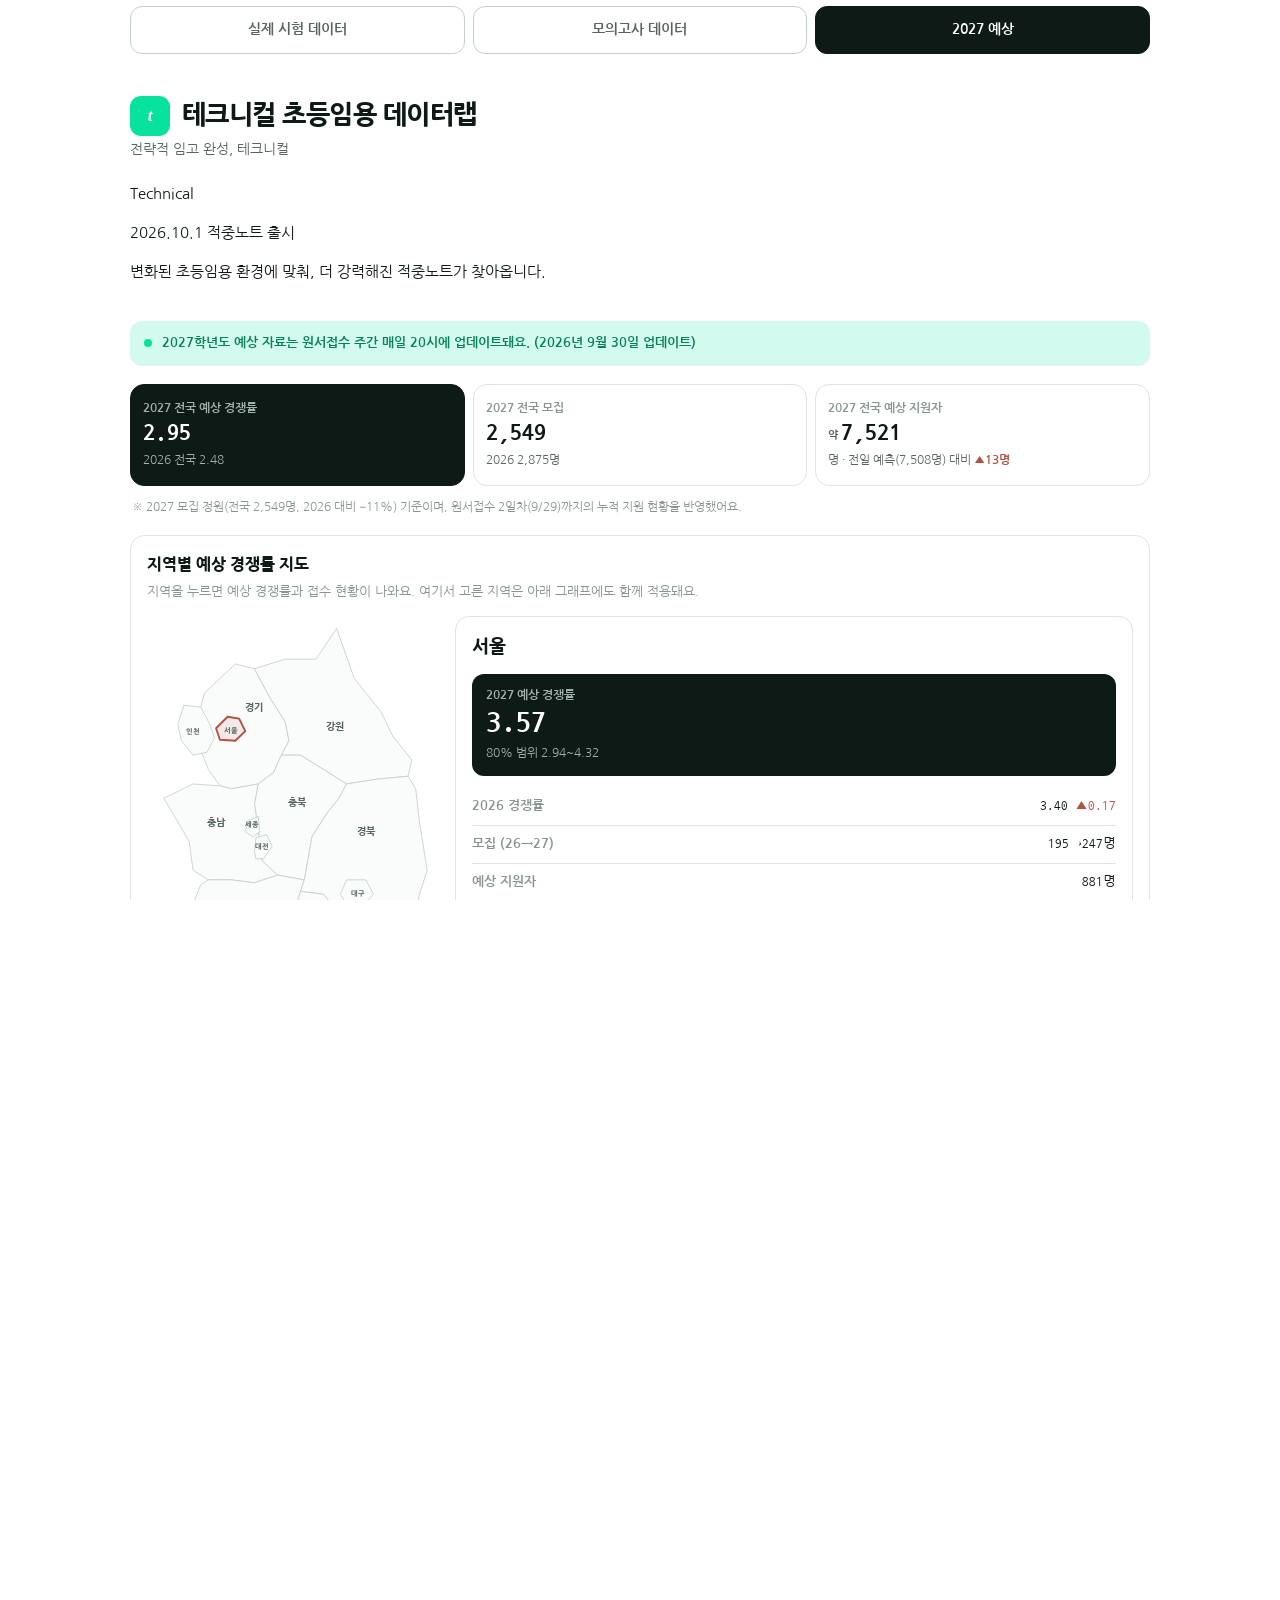
==== commit 269edf54: "Update expected-2027.html" ====
--- a/expected-2027.html
+++ b/expected-2027.html
@@ -184,7 +184,14 @@
 <div class="site-nav-shell"><nav class="site-nav" aria-label="데이터 종류 선택"><a href="real.html" class="">실제 시험 데이터</a><a href="mock.html" class="">모의고사 데이터</a><a href="expected-2027.html" class="is-on">2027 예상</a></nav></div>
 <div class="wrap">
 <header><div class="brand"><span class="logo" aria-hidden="true">t</span><h1>테크니컬 초등임용 데이터랩</h1></div><p class="lede">전략적 임고 완성, 테크니컬</p></header>
-<section class="view is-on" aria-label="2027 예상">
+    <div class="promo" role="note" aria-label="적중노트 신제품 안내">
+      <span class="promo-mark">Technical</span>
+      <div class="promo-text">
+        <p class="promo-title"><span class="promo-date">2026.10.1</span> 적중노트 출시</p>
+        <p class="promo-sub">변화된 초등임용 환경에 맞춰, 더 강력해진 적중노트가 찾아옵니다.</p>
+      </div>
+    </div>
+  <section class="view is-on" aria-label="2027 예상">
 <div class="upd"><i></i>2027학년도 예상 자료는 원서접수 주간 매일 20시에 업데이트돼요. (2026년 9월 30일 업데이트)</div>
 <div class="kpis" id="kpis"></div>
 <p class="note" style="margin:-6px 2px 0;color:var(--ink-3);font-size:12px">※ 2027 모집 정원(전국 2,549명, 2026 대비 −11%) 기준이며, 원서접수 2일차(9/29)까지의 누적 지원 현황을 반영했어요.</p>
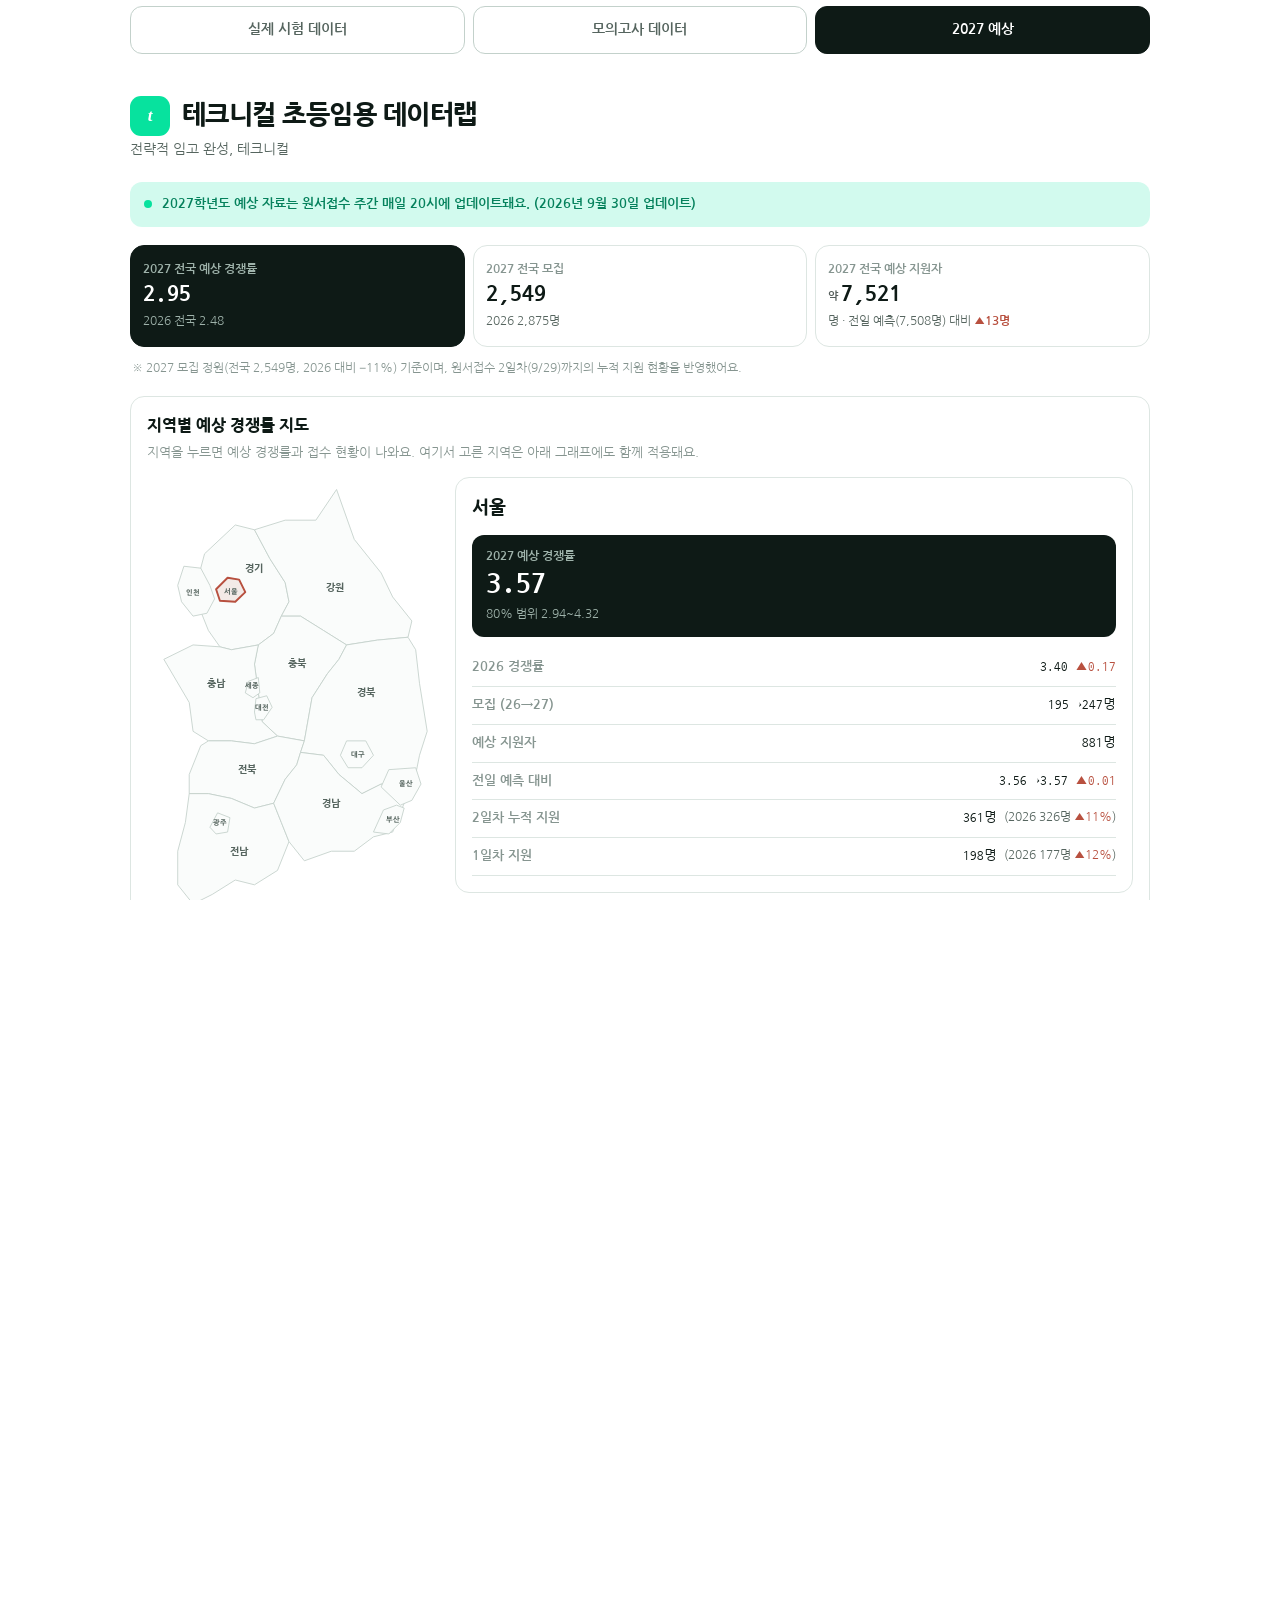
==== commit fe3986f7: "Remove 2026 product launch promo from expected-2027 Removed promotional content for the 2026.10.1 pr" ====
--- a/expected-2027.html
+++ b/expected-2027.html
@@ -184,13 +184,6 @@
 <div class="site-nav-shell"><nav class="site-nav" aria-label="데이터 종류 선택"><a href="real.html" class="">실제 시험 데이터</a><a href="mock.html" class="">모의고사 데이터</a><a href="expected-2027.html" class="is-on">2027 예상</a></nav></div>
 <div class="wrap">
 <header><div class="brand"><span class="logo" aria-hidden="true">t</span><h1>테크니컬 초등임용 데이터랩</h1></div><p class="lede">전략적 임고 완성, 테크니컬</p></header>
-    <div class="promo" role="note" aria-label="적중노트 신제품 안내">
-      <span class="promo-mark">Technical</span>
-      <div class="promo-text">
-        <p class="promo-title"><span class="promo-date">2026.10.1</span> 적중노트 출시</p>
-        <p class="promo-sub">변화된 초등임용 환경에 맞춰, 더 강력해진 적중노트가 찾아옵니다.</p>
-      </div>
-    </div>
   <section class="view is-on" aria-label="2027 예상">
 <div class="upd"><i></i>2027학년도 예상 자료는 원서접수 주간 매일 20시에 업데이트돼요. (2026년 9월 30일 업데이트)</div>
 <div class="kpis" id="kpis"></div>
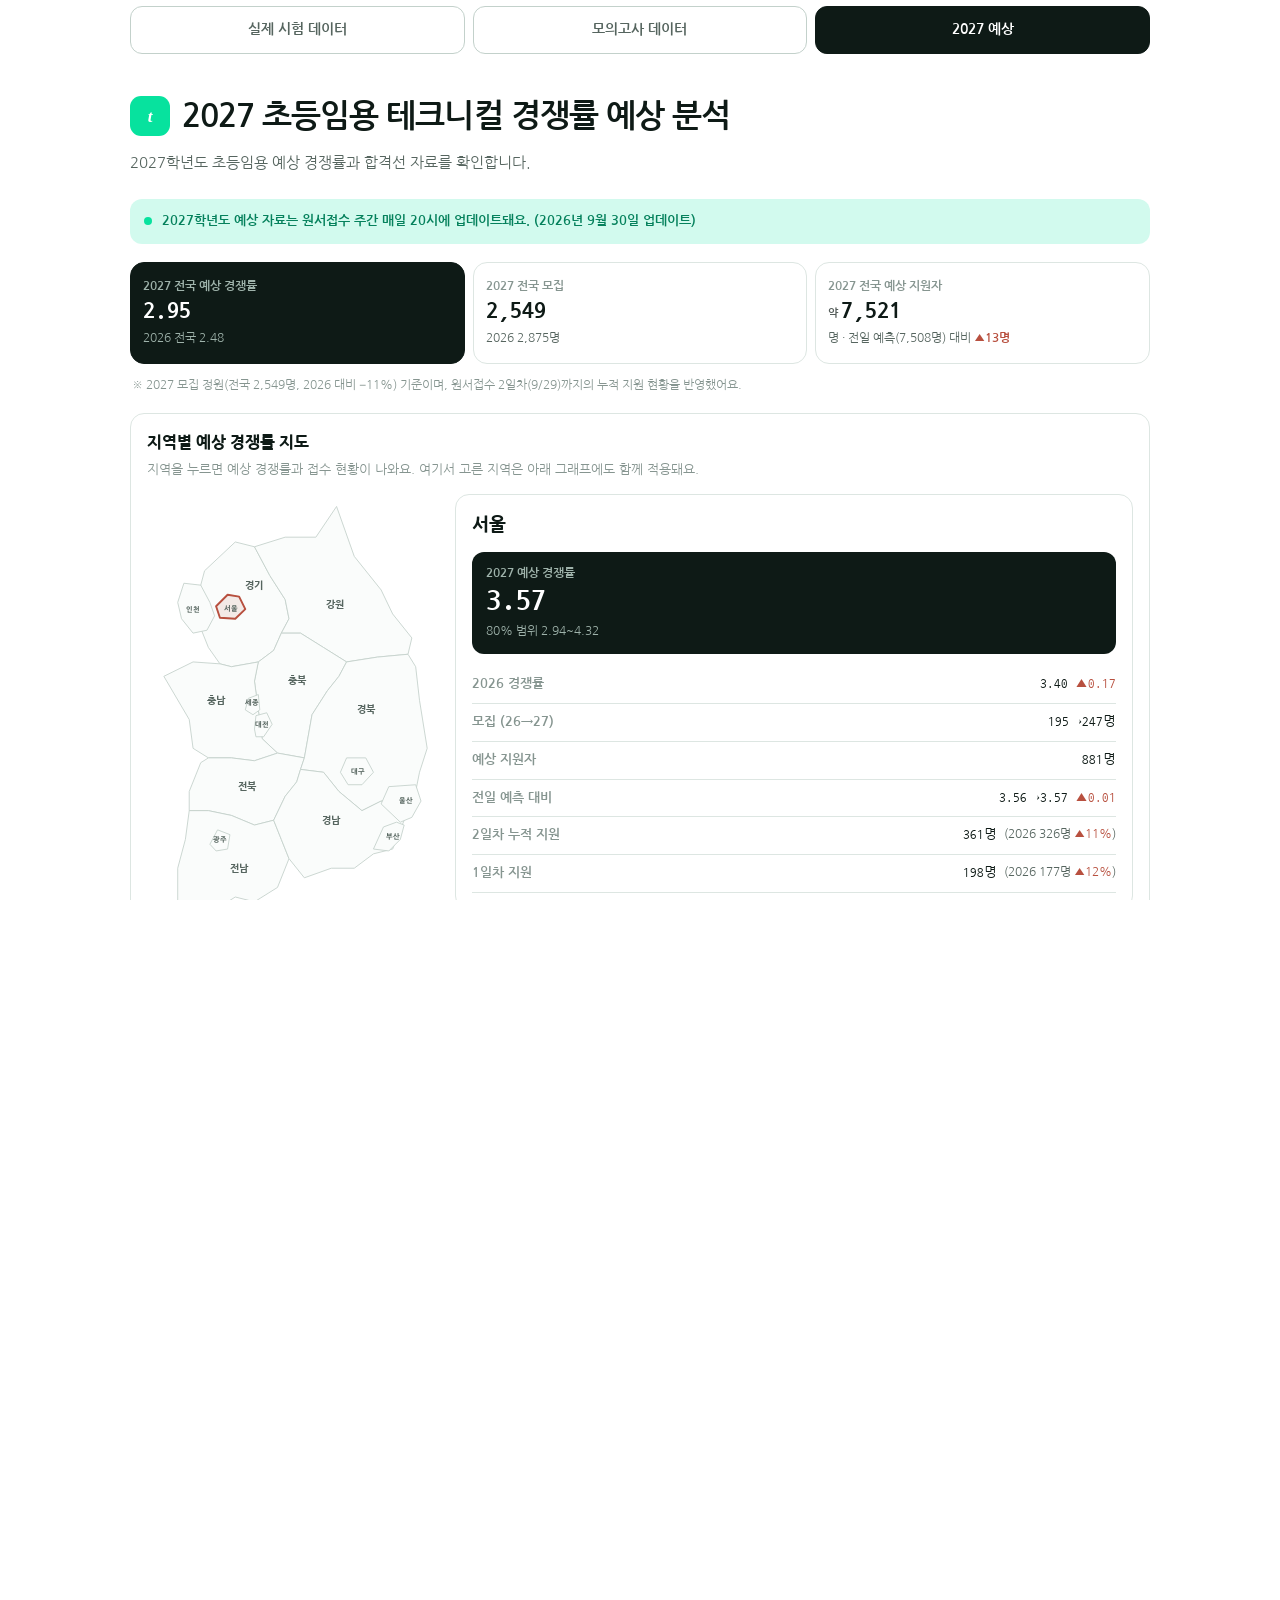
==== commit b1be94c3: "Update expected-2027.html" ====
--- a/expected-2027.html
+++ b/expected-2027.html
@@ -45,8 +45,8 @@
     border-radius:11px; background:var(--avg); color:#fff;
     font-family:Georgia,"Times New Roman",serif; font-weight:700; font-style:italic; font-size:17px;
   }
-  h1{margin:0; font-size:min(26px,5.6vw); font-weight:800; letter-spacing:-0.02em; line-height:1.3}
-  .lede{margin:2px 0 0; max-width:60ch; color:var(--ink-2); font-size:14px}
+  h1{margin:0; min-width:0; font-size:min(32px,3.4vw); font-weight:700; letter-spacing:-0.03em; line-height:1.3; white-space:nowrap}
+  .lede{margin:14px 0 0; max-width:54ch; color:var(--ink-2); font-size:14.5px; line-height:1.78}
 
   nav.tabs{
     display:grid; grid-template-columns:repeat(3,1fr); gap:8px;
@@ -180,10 +180,17 @@
   .tbl.sortable th[aria-sort="ascending"] button::after{content:"▲";opacity:1;color:var(--avg-ink)}
   .tbl.sortable th[aria-sort="descending"] button::after{content:"▼";opacity:1;color:var(--avg-ink)}
   .tbl.sortable td.hi{font-weight:700;color:var(--ink)}
+@media(max-width:460px){.brand{gap:10px}.logo{width:34px;height:34px;border-radius:9px}}
 </style></head><body>
 <div class="site-nav-shell"><nav class="site-nav" aria-label="데이터 종류 선택"><a href="real.html" class="">실제 시험 데이터</a><a href="mock.html" class="">모의고사 데이터</a><a href="expected-2027.html" class="is-on">2027 예상</a></nav></div>
 <div class="wrap">
-<header><div class="brand"><span class="logo" aria-hidden="true">t</span><h1>테크니컬 초등임용 데이터랩</h1></div><p class="lede">전략적 임고 완성, 테크니컬</p></header>
+<header>
+    <div class="brand">
+      <span class="logo" aria-hidden="true">t</span>
+      <h1 data-fit-title>2027 초등임용 테크니컬 경쟁률 예상 분석</h1>
+    </div>
+    <p class="lede">2027학년도 초등임용 예상 경쟁률과 합격선 자료를 확인합니다.</p>
+  </header>
   <section class="view is-on" aria-label="2027 예상">
 <div class="upd"><i></i>2027학년도 예상 자료는 원서접수 주간 매일 20시에 업데이트돼요. (2026년 9월 30일 업데이트)</div>
 <div class="kpis" id="kpis"></div>
@@ -273,4 +280,4 @@
 ['1일차 지원',`${d.a27}명 <small>(2026 ${d.a26}명 ${pc(d.a27,d.a26)})</small>`]]})}});
 rng();trend();d1();
 </script>
-</div></body></html>
+</div><script src="hitnote.js"></script></body></html>
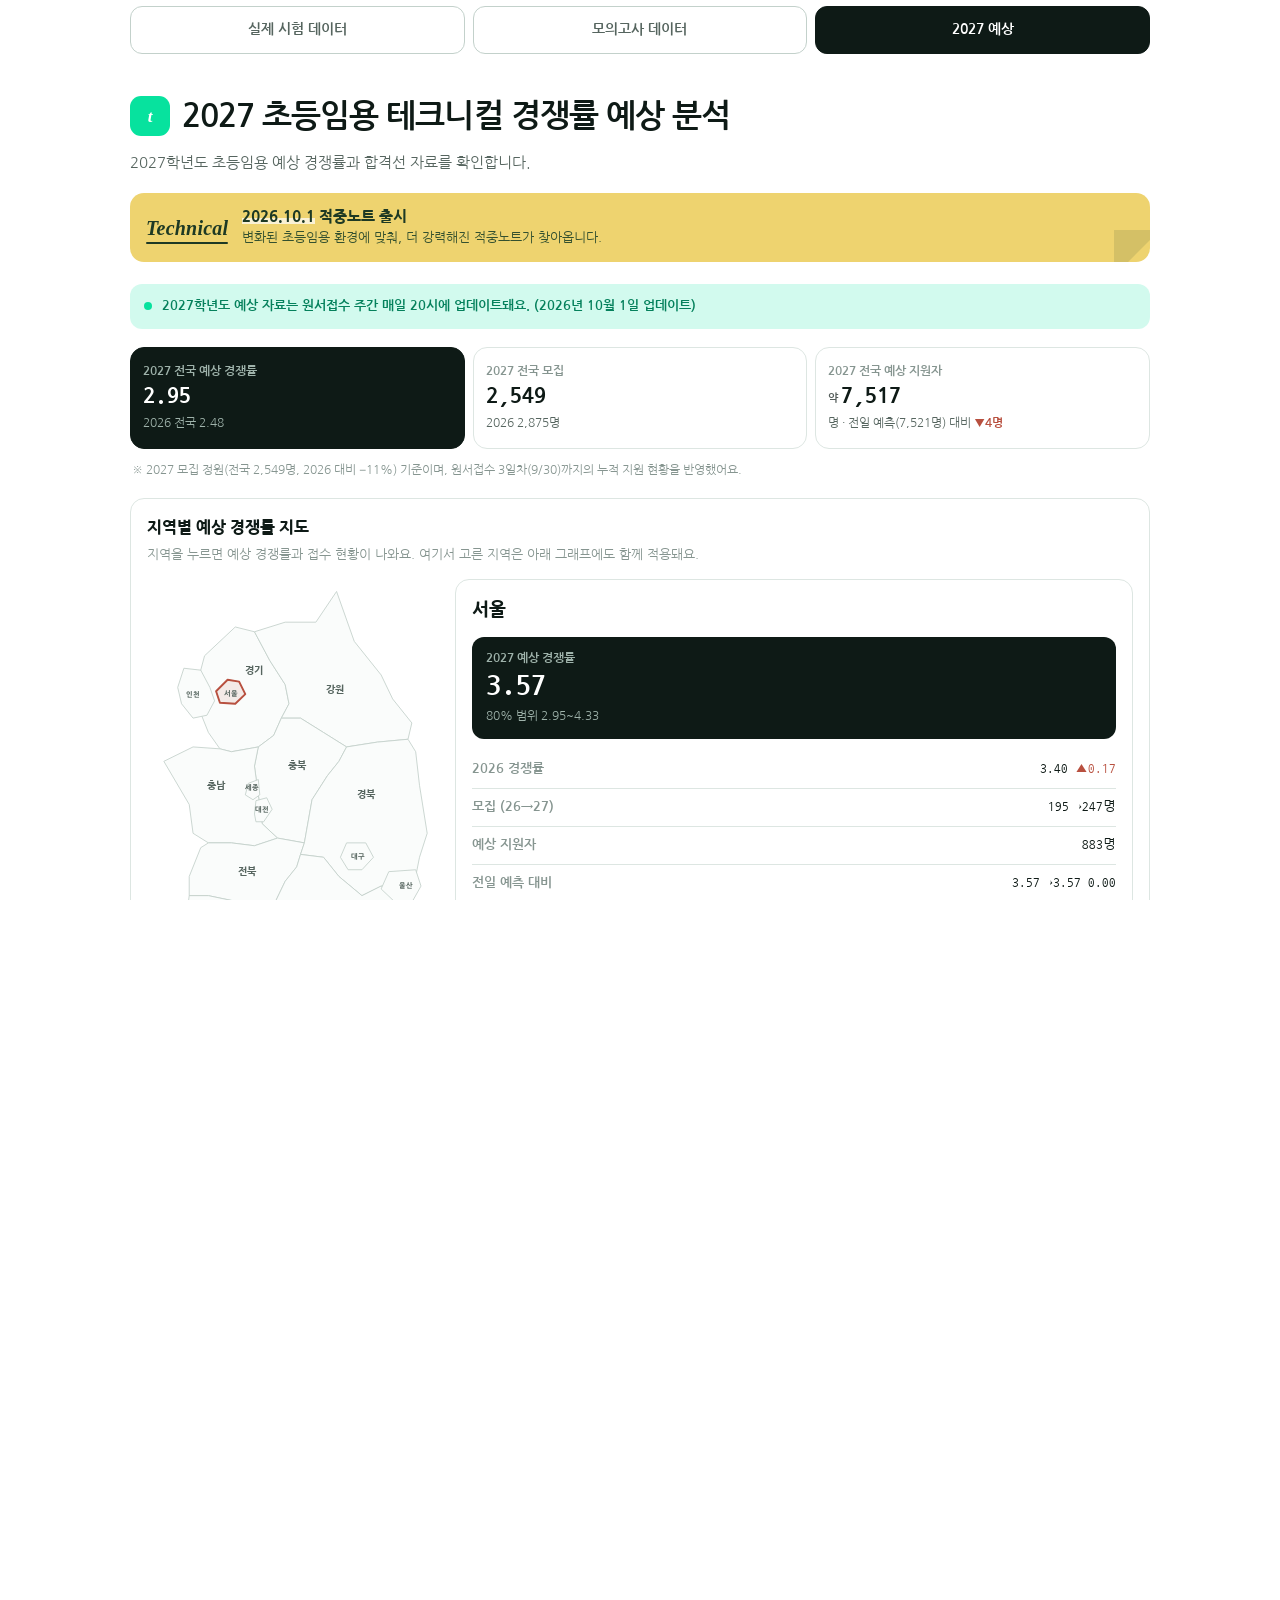
==== commit 5f8876d0: "Update expected-2027.html" ====
--- a/expected-2027.html
+++ b/expected-2027.html
@@ -192,26 +192,26 @@
     <p class="lede">2027학년도 초등임용 예상 경쟁률과 합격선 자료를 확인합니다.</p>
   </header>
   <section class="view is-on" aria-label="2027 예상">
-<div class="upd"><i></i>2027학년도 예상 자료는 원서접수 주간 매일 20시에 업데이트돼요. (2026년 9월 30일 업데이트)</div>
+<div class="upd"><i></i>2027학년도 예상 자료는 원서접수 주간 매일 20시에 업데이트돼요. (2026년 10월 1일 업데이트)</div>
 <div class="kpis" id="kpis"></div>
-<p class="note" style="margin:-6px 2px 0;color:var(--ink-3);font-size:12px">※ 2027 모집 정원(전국 2,549명, 2026 대비 −11%) 기준이며, 원서접수 2일차(9/29)까지의 누적 지원 현황을 반영했어요.</p>
+<p class="note" style="margin:-6px 2px 0;color:var(--ink-3);font-size:12px">※ 2027 모집 정원(전국 2,549명, 2026 대비 −11%) 기준이며, 원서접수 3일차(9/30)까지의 누적 지원 현황을 반영했어요.</p>
 
 <div class="panel"><div class="panel-head"><h2>지역별 예상 경쟁률 지도</h2><p class="note">지역을 누르면 예상 경쟁률과 접수 현황이 나와요. 여기서 고른 지역은 아래 그래프에도 함께 적용돼요.</p></div>
 <div id="kmap-mount"></div></div>
 
-<div class="panel"><div class="panel-head"><h2>2027 초등임용 누적 지원자 수</h2><p class="note">2027 원서접수 누적 지원 인원이에요(1일차 9/28, 2일차 9/29). 2026년 같은 일차와 비교해요. 열 제목을 누르면 오름차순·내림차순으로 바뀌어요.</p></div>
-<div class="row-controls"><div class="seg" id="dayseg" role="group" aria-label="일차 선택"><button type="button" data-day="1">1일차</button><button type="button" data-day="2" class="is-on">2일차 누적</button></div><div class="seg" id="d1dir" role="group" aria-label="정렬 방향"><button type="button" data-d="-1" class="is-on">내림차순</button><button type="button" data-d="1">오름차순</button></div><select class="plain" id="d1key" aria-label="정렬 기준"><option value="a27">2027 지원</option><option value="a26">2026 지원</option><option value="g">증감률</option><option value="r1">접수 경쟁률</option><option value="m27">2027 모집</option><option value="n">지역명</option></select></div>
+<div class="panel"><div class="panel-head"><h2>2027 초등임용 누적 지원자 수</h2><p class="note">2027 원서접수 누적 지원 인원이에요(1일차 9/28, 2일차 9/29, 3일차 9/30). 2026년 같은 일차와 비교해요. 열 제목을 누르면 오름차순·내림차순으로 바뀌어요.</p></div>
+<div class="row-controls"><div class="seg" id="dayseg" role="group" aria-label="일차 선택"><button type="button" data-day="1">1일차</button><button type="button" data-day="2">2일차</button><button type="button" data-day="3" class="is-on">3일차 누적</button></div><div class="seg" id="d1dir" role="group" aria-label="정렬 방향"><button type="button" data-d="-1" class="is-on">내림차순</button><button type="button" data-d="1">오름차순</button></div><select class="plain" id="d1key" aria-label="정렬 기준"><option value="a27">2027 지원</option><option value="a26">2026 지원</option><option value="g">증감률</option><option value="r1">접수 경쟁률</option><option value="m27">2027 모집</option><option value="n">지역명</option></select></div>
 <div class="tbl sortable"><table id="d1tbl"></table></div>
 <p class="note" style="margin:0;color:var(--ink-3);font-size:12.5px">※ 접수 경쟁률 = 해당 일차 누적 지원자 ÷ 2027 모집이에요(최종 경쟁률이 아니에요). 모집이 2~3명인 광주·대전·세종은 증감 폭이 크게 나와요.</p></div>
 
-<div class="panel"><div class="panel-head"><h2>1일차 대비 예상 경쟁률 변화</h2><p class="note">2일차 접수까지 반영해도 전국 예상 경쟁률은 2.95로 1일차 반영 때와 거의 같아요. 1·2일차 신호가 일관돼요. 크게 바뀐 곳은 소규모 3개 지역과 제주예요.</p></div><div class="tbl"><table id="cmp"></table></div></div>
+<div class="panel"><div class="panel-head"><h2>전일 대비 예상 경쟁률 변화</h2><p class="note">3일차 접수까지 반영해도 전국 예상 경쟁률은 2.95로 1·2일차 반영 때와 거의 같아요. 1~3일차 신호가 일관돼요. 눈에 띄게 바뀐 곳은 소규모 3개 지역과 전북이에요. 증감폭은 2일차 반영 대비예요.</p></div><div class="tbl"><table id="cmp"></table></div></div>
 
 <div class="panel"><div class="panel-head"><h2>내 지역, 얼마나 몰릴까?</h2><p class="note">점=2027 예상, 초록 띠=80% 예상 범위, 검은 선=2026 실제. 지역을 누르면 아래에 자세히 나와요.</p></div>
 <div class="legend-inline"><span><i></i>2027 예상</span><span><i class="i-band"></i>80% 범위</span><span><i class="i-prev"></i>2026</span></div>
 <ul class="rng" id="rng"></ul><div class="axis" id="axis"></div>
-<p class="note" style="margin:0;color:var(--ink-3);font-size:12.5px">※ 서울이 가장 높고, 나머지 지역은 대부분 2.4~3.2 사이에 몰려 있어 순위 차이가 오차 범위 안이에요. 제주는 모집이 24명뿐이라 변동성을 더 크게 잡아 범위가 넓어요.</p></div>
-
-<div class="panel"><div class="panel-head"><h2>극단값 주의 지역</h2><p class="note">모집이 2~3명뿐이라 지원자 수 추정에 크게 좌우돼요. 과거 지원자는 26~57명, 2일차 누적 접수 인원과 기존 가정(45명)을 섞어 39~41명으로 추정했어요.</p></div><div class="smalls" id="smalls"></div></div>
+<p class="note" style="margin:0;color:var(--ink-3);font-size:12.5px">※ 서울이 가장 높고, 나머지 지역은 대부분 2.4~3.1 사이에 몰려 있어 순위 차이가 오차 범위 안이에요. 제주는 모집이 24명뿐이라 변동성을 더 크게 잡아 범위가 넓어요.</p></div>
+
+<div class="panel"><div class="panel-head"><h2>극단값 주의 지역</h2><p class="note">모집이 2~3명뿐이라 지원자 수 추정에 크게 좌우돼요. 과거 지원자는 26~57명, 3일차 누적 접수 인원과 기존 가정(45명)을 섞어 38~40명으로 추정했어요.</p></div><div class="smalls" id="smalls"></div></div>
 
 <div class="panel"><div class="detail-h"><div class="panel-head"><h2>지역별 5년 추이</h2></div><select class="plain" id="sel" aria-label="지역 선택"></select></div>
 <div class="chips" id="chips"></div><svg class="trend-chart" id="trend" viewBox="0 0 340 190" role="img" aria-label="경쟁률 추이"></svg>
@@ -220,19 +220,19 @@
 <div class="panel"><div class="panel-head"><h2>모집·경쟁률 한눈에 비교</h2><p class="note">2027 모집은 최신 정원 기준이에요.</p></div><div class="tbl"><table id="tbl"></table></div></div>
 
 <div class="panel"><div class="panel-head"><h2>수험생 체크포인트</h2></div><ul class="tips">
-<li><b>전국 지원자는 해마다 7,100~7,900명으로 비슷</b>했고, 모집이 줄면 경쟁률이 오르는 구조예요. 올해는 2일차 누적 접수가 작년 같은 시점보다 <b>약 16% 많아</b>(1일차는 +15%) 지원자를 약 7,521명으로 올려 잡았고, 경쟁률은 <b>약 2.95</b>로 예상돼요.</li>
+<li><b>전국 지원자는 해마다 7,100~7,900명으로 비슷</b>했고, 모집이 줄면 경쟁률이 오르는 구조예요. 올해는 3일차 누적 접수가 작년 같은 시점보다 <b>약 15% 많아</b>(1일차 +15%, 2일차 +16%) 지원자를 약 7,517명으로 올려 잡았고, 경쟁률은 <b>약 2.95</b>로 예상돼요.</li>
 <li>수험생이 <b>모집 많은 지역으로 이동</b>하기 때문에, 모집이 늘어도 경쟁률이 크게 낮아지진 않아요.</li>
-<li>서울이 약 3.6으로 가장 높고 제주(3.2)·경북·부산(3.1)이 뒤따라요. 나머지는 대부분 2.4~2.9에 몰려 있어 <b>순위 구분이 어려워요.</b></li>
+<li>서울이 약 3.6으로 가장 높고 제주(3.1)·경북·부산(약 3.05)이 뒤따라요. 나머지는 대부분 2.5~3.0에 몰려 있어 <b>순위 구분이 어려워요.</b></li>
 <li>전년에 경쟁률이 높았던 지역은 다음 해 <b>일부 식는 경향</b>(평균회귀)이 있어요.</li>
-<li>과거 예측 오차는 평균 약 10%예요. 일차별 접수 비중은 2026년 한 해 자료뿐이라 오차가 더 클 수 있어요. 3~5일차 자료가 나오면 다시 반영해요.</li></ul></div>
+<li>과거 예측 오차는 평균 약 10%예요. 일차별 접수 비중은 2026년 한 해 자료뿐이라 오차가 더 클 수 있어요. 4~5일차 자료가 나오면 다시 반영해요.</li></ul></div>
 
 <p class="disclaimer">2027 모집 정원은 지역별 최신 정원(전국 2,549명)을 반영했어요. 정원이 바뀌면 예상치도 달라져요. 4개 모형(지원자 증감·합격선 포함·전국 대비 위치 유지·일차별 접수 기반)의 기하평균으로 산출했고, 표본이 5개 연도뿐이라 참고용입니다. 80% 범위는 예측값×exp(±1.28σ)로 계산했어요.</p>
 </section>
 <script>
-const D=[{"n": "광주", "s": true, "m26": 28, "r26": 5.14, "m27": 2, "e": 20.5, "ap": 41, "lo": 13.67, "hi": 29.61, "h": [[2022, 5, 9.6], [2023, 5, 7.4], [2024, 5, 9.2], [2025, 41, 3.98], [2026, 28, 5.14]], "a27": 7, "a26": 48, "b27": 18, "b26": 78, "p1": 17.5}, {"n": "세종", "s": true, "m26": 6, "r26": 7.83, "m27": 3, "e": 13, "ap": 39, "lo": 8.67, "hi": 18.78, "h": [[2022, 72, 3.31], [2023, 64, 3.67], [2024, 9, 5.89], [2025, 36, 2.72], [2026, 6, 7.83]], "a27": 13, "a26": 12, "b27": 16, "b26": 24, "p1": 15.33}, {"n": "대전", "s": true, "m26": 31, "r26": 4.39, "m27": 3, "e": 13.67, "ap": 41, "lo": 9.11, "hi": 19.74, "h": [[2022, 11, 4.1], [2023, 9, 2.89], [2024, 9, 6.33], [2025, 39, 3.1], [2026, 31, 4.39]], "a27": 13, "a26": 31, "b27": 18, "b26": 53, "p1": 15.33}, {"n": "서울", "s": false, "m26": 195, "r26": 3.4, "m27": 247, "e": 3.57, "ap": 881, "lo": 2.94, "hi": 4.32, "h": [[2022, 201, 3.7], [2023, 107, 4.75], [2024, 101, 4.48], [2025, 244, 2.61], [2026, 195, 3.4]], "a27": 198, "a26": 177, "b27": 361, "b26": 326, "p1": 3.56}, {"n": "울산", "s": false, "m26": 61, "r26": 2.49, "m27": 62, "e": 2.92, "ap": 181, "lo": 2.41, "hi": 3.54, "h": [[2022, 122, 2.15], [2023, 112, 2.04], [2024, 88, 2.13], [2025, 94, 1.86], [2026, 61, 2.49]], "a27": 49, "a26": 33, "b27": 81, "b26": 63, "p1": 2.96}, {"n": "전남", "s": false, "m26": 121, "r26": 2.5, "m27": 137, "e": 2.87, "ap": 393, "lo": 2.37, "hi": 3.48, "h": [[2022, 187, 1.94], [2023, 151, 1.93], [2024, 138, 2.37], [2025, 143, 1.83], [2026, 121, 2.5]], "a27": 86, "a26": 48, "b27": 160, "b26": 88, "p1": 2.85}, {"n": "충남", "s": false, "m26": 243, "r26": 2.41, "m27": 185, "e": 2.94, "ap": 543, "lo": 2.42, "hi": 3.56, "h": [[2022, 139, 2.39], [2023, 139, 2.13], [2024, 225, 2.04], [2025, 231, 2.01], [2026, 243, 2.41]], "a27": 115, "a26": 103, "b27": 206, "b26": 183, "p1": 2.93}, {"n": "대구", "s": false, "m26": 72, "r26": 2.53, "m27": 121, "e": 2.54, "ap": 308, "lo": 2.1, "hi": 3.08, "h": [[2022, 46, 1.72], [2023, 27, 2.78], [2024, 28, 2.36], [2025, 67, 1.69], [2026, 72, 2.53]], "a27": 70, "a26": 63, "b27": 140, "b26": 109, "p1": 2.49}, {"n": "인천", "s": false, "m26": 175, "r26": 2.46, "m27": 219, "e": 2.73, "ap": 597, "lo": 2.25, "hi": 3.3, "h": [[2022, 200, 2.3], [2023, 185, 2.2], [2024, 147, 2.59], [2025, 206, 1.93], [2026, 175, 2.46]], "a27": 151, "a26": 111, "b27": 260, "b26": 192, "p1": 2.72}, {"n": "경북", "s": false, "m26": 271, "r26": 2.34, "m27": 167, "e": 3.08, "ap": 514, "lo": 2.54, "hi": 3.73, "h": [[2022, 328, 1.76], [2023, 317, 1.97], [2024, 253, 2.08], [2025, 293, 1.81], [2026, 271, 2.34]], "a27": 126, "a26": 108, "b27": 202, "b26": 181, "p1": 3.09}, {"n": "부산", "s": false, "m26": 255, "r26": 2.29, "m27": 160, "e": 3.07, "ap": 491, "lo": 2.53, "hi": 3.71, "h": [[2022, 343, 2.14], [2023, 324, 2.15], [2024, 305, 2.29], [2025, 379, 2.01], [2026, 255, 2.29]], "a27": 166, "a26": 148, "b27": 284, "b26": 265, "p1": 3.07}, {"n": "경기", "s": false, "m26": 995, "r26": 2.34, "m27": 815, "e": 2.91, "ap": 2375, "lo": 2.4, "hi": 3.53, "h": [[2022, 1385, 2.04], [2023, 1420, 2.08], [2024, 1224, 2.42], [2025, 1630, 1.93], [2026, 995, 2.34]], "a27": 671, "a26": 580, "b27": 1216, "b26": 1016, "p1": 2.89}, {"n": "경남", "s": false, "m26": 123, "r26": 2.36, "m27": 141, "e": 2.69, "ap": 380, "lo": 2.22, "hi": 3.26, "h": [[2022, 156, 2.03], [2023, 138, 2.09], [2024, 164, 2.02], [2025, 169, 1.83], [2026, 123, 2.36]], "a27": 104, "a26": 73, "b27": 178, "b26": 134, "p1": 2.71}, {"n": "제주", "s": false, "m26": 55, "r26": 2.15, "m27": 24, "e": 3.17, "ap": 76, "lo": 2.39, "hi": 4.2, "h": [[2022, 60, 1.85], [2023, 99, 1.92], [2024, 80, 2.16], [2025, 86, 1.88], [2026, 55, 2.15]], "a27": 15, "a26": 23, "b27": 51, "b26": 55, "p1": 3.02}, {"n": "충북", "s": false, "m26": 72, "r26": 2.29, "m27": 69, "e": 2.65, "ap": 183, "lo": 2.19, "hi": 3.21, "h": [[2022, 80, 1.88], [2023, 74, 2.12], [2024, 30, 2.03], [2025, 77, 1.56], [2026, 72, 2.29]], "a27": 52, "a26": 44, "b27": 90, "b26": 73, "p1": 2.72}, {"n": "강원", "s": false, "m26": 119, "r26": 2.22, "m27": 147, "e": 2.47, "ap": 363, "lo": 2.04, "hi": 2.99, "h": [[2022, 95, 2.84], [2023, 86, 2.97], [2024, 69, 4.03], [2025, 103, 2.31], [2026, 119, 2.22]], "a27": 86, "a26": 65, "b27": 136, "b26": 105, "p1": 2.47}, {"n": "전북", "s": false, "m26": 53, "r26": 2.09, "m27": 47, "e": 2.44, "ap": 115, "lo": 2.01, "hi": 2.95, "h": [[2022, 56, 2.25], [2023, 41, 2.51], [2024, 38, 2.24], [2025, 102, 1.91], [2026, 53, 2.09]], "a27": 28, "a26": 26, "b27": 29, "b26": 37, "p1": 2.53}], f=x=>x.toFixed(2), $=id=>document.getElementById(id);
+const D=[{"n": "광주", "s": true, "m26": 28, "r26": 5.14, "m27": 2, "e": 20, "ap": 40, "lo": 13.33, "hi": 28.89, "h": [[2022, 5, 9.6], [2023, 5, 7.4], [2024, 5, 9.2], [2025, 41, 3.98], [2026, 28, 5.14]], "a27": 7, "a26": 48, "b27": 18, "b26": 78, "p1": 17.5, "c27": 21, "c26": 98, "p2": 20.5}, {"n": "세종", "s": true, "m26": 6, "r26": 7.83, "m27": 3, "e": 12.67, "ap": 38, "lo": 8.44, "hi": 18.3, "h": [[2022, 72, 3.31], [2023, 64, 3.67], [2024, 9, 5.89], [2025, 36, 2.72], [2026, 6, 7.83]], "a27": 13, "a26": 12, "b27": 16, "b26": 24, "p1": 15.33, "c27": 18, "c26": 26, "p2": 13}, {"n": "대전", "s": true, "m26": 31, "r26": 4.39, "m27": 3, "e": 13, "ap": 39, "lo": 8.67, "hi": 18.78, "h": [[2022, 11, 4.1], [2023, 9, 2.89], [2024, 9, 6.33], [2025, 39, 3.1], [2026, 31, 4.39]], "a27": 13, "a26": 31, "b27": 18, "b26": 53, "p1": 15.33, "c27": 20, "c26": 70, "p2": 13.67}, {"n": "서울", "s": false, "m26": 195, "r26": 3.4, "m27": 247, "e": 3.57, "ap": 883, "lo": 2.95, "hi": 4.33, "h": [[2022, 201, 3.7], [2023, 107, 4.75], [2024, 101, 4.48], [2025, 244, 2.61], [2026, 195, 3.4]], "a27": 198, "a26": 177, "b27": 361, "b26": 326, "p1": 3.56, "c27": 481, "c26": 426, "p2": 3.57}, {"n": "울산", "s": false, "m26": 61, "r26": 2.49, "m27": 62, "e": 2.96, "ap": 184, "lo": 2.44, "hi": 3.59, "h": [[2022, 122, 2.15], [2023, 112, 2.04], [2024, 88, 2.13], [2025, 94, 1.86], [2026, 61, 2.49]], "a27": 49, "a26": 33, "b27": 81, "b26": 63, "p1": 2.96, "c27": 110, "c26": 76, "p2": 2.92}, {"n": "전남", "s": false, "m26": 121, "r26": 2.5, "m27": 137, "e": 2.86, "ap": 391, "lo": 2.36, "hi": 3.46, "h": [[2022, 187, 1.94], [2023, 151, 1.93], [2024, 138, 2.37], [2025, 143, 1.83], [2026, 121, 2.5]], "a27": 86, "a26": 48, "b27": 160, "b26": 88, "p1": 2.85, "c27": 214, "c26": 121, "p2": 2.87}, {"n": "충남", "s": false, "m26": 243, "r26": 2.41, "m27": 185, "e": 2.97, "ap": 549, "lo": 2.45, "hi": 3.6, "h": [[2022, 139, 2.39], [2023, 139, 2.13], [2024, 225, 2.04], [2025, 231, 2.01], [2026, 243, 2.41]], "a27": 115, "a26": 103, "b27": 206, "b26": 183, "p1": 2.93, "c27": 297, "c26": 241, "p2": 2.94}, {"n": "대구", "s": false, "m26": 72, "r26": 2.53, "m27": 121, "e": 2.57, "ap": 311, "lo": 2.12, "hi": 3.11, "h": [[2022, 46, 1.72], [2023, 27, 2.78], [2024, 28, 2.36], [2025, 67, 1.69], [2026, 72, 2.53]], "a27": 70, "a26": 63, "b27": 140, "b26": 109, "p1": 2.49, "c27": 178, "c26": 128, "p2": 2.54}, {"n": "인천", "s": false, "m26": 175, "r26": 2.46, "m27": 219, "e": 2.72, "ap": 595, "lo": 2.24, "hi": 3.29, "h": [[2022, 200, 2.3], [2023, 185, 2.2], [2024, 147, 2.59], [2025, 206, 1.93], [2026, 175, 2.46]], "a27": 151, "a26": 111, "b27": 260, "b26": 192, "p1": 2.72, "c27": 335, "c26": 253, "p2": 2.73}, {"n": "경북", "s": false, "m26": 271, "r26": 2.34, "m27": 167, "e": 3.05, "ap": 509, "lo": 2.52, "hi": 3.69, "h": [[2022, 328, 1.76], [2023, 317, 1.97], [2024, 253, 2.08], [2025, 293, 1.81], [2026, 271, 2.34]], "a27": 126, "a26": 108, "b27": 202, "b26": 181, "p1": 3.09, "c27": 264, "c26": 257, "p2": 3.08}, {"n": "부산", "s": false, "m26": 255, "r26": 2.29, "m27": 160, "e": 3.05, "ap": 487, "lo": 2.51, "hi": 3.69, "h": [[2022, 343, 2.14], [2023, 324, 2.15], [2024, 305, 2.29], [2025, 379, 2.01], [2026, 255, 2.29]], "a27": 166, "a26": 148, "b27": 284, "b26": 265, "p1": 3.07, "c27": 352, "c26": 345, "p2": 3.07}, {"n": "경기", "s": false, "m26": 995, "r26": 2.34, "m27": 815, "e": 2.91, "ap": 2369, "lo": 2.4, "hi": 3.52, "h": [[2022, 1385, 2.04], [2023, 1420, 2.08], [2024, 1224, 2.42], [2025, 1630, 1.93], [2026, 995, 2.34]], "a27": 671, "a26": 580, "b27": 1216, "b26": 1016, "p1": 2.89, "c27": 1604, "c26": 1365, "p2": 2.91}, {"n": "경남", "s": false, "m26": 123, "r26": 2.36, "m27": 141, "e": 2.7, "ap": 380, "lo": 2.22, "hi": 3.27, "h": [[2022, 156, 2.03], [2023, 138, 2.09], [2024, 164, 2.02], [2025, 169, 1.83], [2026, 123, 2.36]], "a27": 104, "a26": 73, "b27": 178, "b26": 134, "p1": 2.71, "c27": 221, "c26": 165, "p2": 2.69}, {"n": "제주", "s": false, "m26": 55, "r26": 2.15, "m27": 24, "e": 3.12, "ap": 75, "lo": 2.36, "hi": 4.14, "h": [[2022, 60, 1.85], [2023, 99, 1.92], [2024, 80, 2.16], [2025, 86, 1.88], [2026, 55, 2.15]], "a27": 15, "a26": 23, "b27": 51, "b26": 55, "p1": 3.02, "c27": 62, "c26": 74, "p2": 3.17}, {"n": "충북", "s": false, "m26": 72, "r26": 2.29, "m27": 69, "e": 2.67, "ap": 184, "lo": 2.2, "hi": 3.23, "h": [[2022, 80, 1.88], [2023, 74, 2.12], [2024, 30, 2.03], [2025, 77, 1.56], [2026, 72, 2.29]], "a27": 52, "a26": 44, "b27": 90, "b26": 73, "p1": 2.72, "c27": 129, "c26": 99, "p2": 2.65}, {"n": "강원", "s": false, "m26": 119, "r26": 2.22, "m27": 147, "e": 2.46, "ap": 362, "lo": 2.03, "hi": 2.98, "h": [[2022, 95, 2.84], [2023, 86, 2.97], [2024, 69, 4.03], [2025, 103, 2.31], [2026, 119, 2.22]], "a27": 86, "a26": 65, "b27": 136, "b26": 105, "p1": 2.47, "c27": 181, "c26": 143, "p2": 2.47}, {"n": "전북", "s": false, "m26": 53, "r26": 2.09, "m27": 47, "e": 2.56, "ap": 120, "lo": 2.11, "hi": 3.1, "h": [[2022, 56, 2.25], [2023, 41, 2.51], [2024, 38, 2.24], [2025, 102, 1.91], [2026, 53, 2.09]], "a27": 28, "a26": 26, "b27": 29, "b26": 37, "p1": 2.53, "c27": 67, "c26": 58, "p2": 2.44}], f=x=>x.toFixed(2), $=id=>document.getElementById(id);
 const G=D.filter(d=>!d.s).sort((a,b)=>b.e-a.e), S=D.filter(d=>d.s).sort((a,b)=>b.r26-a.r26);
 let me='서울';
-$('kpis').innerHTML=`<div class="kpi main"><small>2027 전국 예상 경쟁률</small><b>2.95</b><span>2026 전국 2.48</span></div><div class="kpi"><small>2027 전국 모집</small><b>2,549</b><span>2026 2,875명</span></div><div class="kpi"><small>2027 전국 예상 지원자</small><b><em>약</em>7,521</b><span>명 · 전일 예측(7,508명) 대비 <i class=\"dlt\">▲13명</i></span></div>`;
+$('kpis').innerHTML=`<div class="kpi main"><small>2027 전국 예상 경쟁률</small><b>2.95</b><span>2026 전국 2.48</span></div><div class="kpi"><small>2027 전국 모집</small><b>2,549</b><span>2026 2,875명</span></div><div class="kpi"><small>2027 전국 예상 지원자</small><b><em>약</em>7,517</b><span>명 · 전일 예측(7,521명) 대비 <i class=\"dlt\">▼4명</i></span></div>`;
 const MIN=1.5,MAX=4.5,p=v=>(Math.min(Math.max(v,MIN),MAX)-MIN)/(MAX-MIN)*100;
 function rng(){km.select(me);$('rng').innerHTML=G.map(d=>`<li data-n="${d.n}" class="${d.n==me?'is-me':''}"><span class="name">${d.n}</span><span class="track"><span class="band" style="left:${p(d.lo)}%;width:${p(d.hi)-p(d.lo)}%"></span><span class="prev" style="left:${p(d.r26)}%"></span><span class="dot" style="left:${p(d.e)}%"></span></span><span class="val">${f(d.e)}</span></li>`).join('');
 $('axis').innerHTML=[1.5,2,2.5,3,3.5,4,4.5].map(v=>`<span>${v}</span>`).join('');
@@ -251,9 +251,9 @@
 $('trend').innerHTML=s;
 $('chips').innerHTML=`<span>2027 예상 <b>${f(d.e)}</b></span><span>범위 <b>${f(d.lo)}~${f(d.hi)}</b></span><span>모집 <b>${d.m26}→${d.m27}명</b></span><span>예상 지원 <b>${d.ap}명</b></span>`}
 const all=[...G,...S].sort((a,b)=>b.e-a.e);
-$('tbl').innerHTML=`<tr><th>지역</th><th>모집 26→27</th><th>2026</th><th>2027 예상</th><th>변화</th></tr>`+all.map(d=>{const c=d.e-d.r26;return `<tr><td>${d.n}</td><td>${d.m26}→${d.m27}</td><td>${f(d.r26)}</td><td>${f(d.e)}</td><td class="${c>0?'up':'dn'}">${c>0?'▲':'▼'}${Math.abs(c).toFixed(2)}</td></tr>`}).join('')+`<tr class="tot"><td>전국</td><td>2,875→2,549</td><td>2.48</td><td>2.95</td><td class="up">▲0.46</td></tr>`;
-let day=2;
-const fm=v=>v.toLocaleString('ko-KR'),mk=()=>D.map(d=>{const x=day==1?d.a27:d.b27,y=day==1?d.a26:d.b26;return{n:d.n,m27:d.m27,a27:x,a26:y,g:x/y-1,r1:x/d.m27}});
+$('tbl').innerHTML=`<tr><th>지역</th><th>모집 26→27</th><th>2026</th><th>2027 예상</th><th>변화</th></tr>`+all.map(d=>{const c=d.e-d.r26;return `<tr><td>${d.n}</td><td>${d.m26}→${d.m27}</td><td>${f(d.r26)}</td><td>${f(d.e)}</td><td class="${c>0?'up':'dn'}">${c>0?'▲':'▼'}${Math.abs(c).toFixed(2)}</td></tr>`}).join('')+`<tr class="tot"><td>전국</td><td>2,875→2,549</td><td>2.48</td><td>2.95</td><td class="up">▲0.47</td></tr>`;
+let day=3;
+const fm=v=>v.toLocaleString('ko-KR'),mk=()=>D.map(d=>{const K=day==1?'a':day==2?'b':'c',x=d[K+'27'],y=d[K+'26'];return{n:d.n,m27:d.m27,a27:x,a26:y,g:x/y-1,r1:x/d.m27}});
 let ROWS=mk(),T1;
 let sk='a27',sd=-1;
 const HD=()=>[['n','지역'],['m27','27 모집'],['a27','27 '+day+'일차'],['a26','26 '+day+'일차'],['g','증감'],['r1',day+'일차 경쟁률']];
@@ -266,8 +266,8 @@
 $('d1tbl').querySelectorAll('th button').forEach(b=>b.onclick=()=>{const k=b.dataset.k;if(k==sk)sd=-sd;else{sk=k;sd=k=='n'?1:-1}d1()})}
 $('d1key').onchange=e=>{sk=e.target.value;d1()};
 document.querySelectorAll('#dayseg button').forEach(b=>b.onclick=()=>{day=+b.dataset.day;document.querySelectorAll('#dayseg button').forEach(x=>x.classList.toggle('is-on',x==b));d1()});
-const CM=D.map(d=>({n:d.n,p:d.p1,e:d.e,c:Math.round((d.e-d.p1)*100)/100})).sort((a,b)=>Math.abs(b.c)-Math.abs(a.c));
-$('cmp').innerHTML='<tr><th>지역</th><th>1일차 반영</th><th>2일차 반영</th><th>증감폭</th></tr>'+CM.map(r=>`<tr><td>${r.n}</td><td>${f(r.p)}</td><td>${f(r.e)}</td><td class="${r.c>0?'up':r.c<0?'dn':''}">${r.c>0?'▲':r.c<0?'▼':''}${Math.abs(r.c).toFixed(2)}</td></tr>`).join('')+'<tr class="tot"><td>전국</td><td>2.95</td><td>2.95</td><td>0.00</td></tr>';
+const CM=D.map(d=>({n:d.n,p0:d.p1,p:d.p2,e:d.e,c:Math.round((d.e-d.p2)*100)/100})).sort((a,b)=>Math.abs(b.c)-Math.abs(a.c));
+$('cmp').innerHTML='<tr><th>지역</th><th>1일차 반영</th><th>2일차 반영</th><th>3일차 반영</th><th>증감폭</th></tr>'+CM.map(r=>`<tr><td>${r.n}</td><td>${f(r.p0)}</td><td>${f(r.p)}</td><td>${f(r.e)}</td><td class="${r.c>0?'up':r.c<0?'dn':''}">${r.c>0?'▲':r.c<0?'▼':''}${Math.abs(r.c).toFixed(2)}</td></tr>`).join('')+'<tr class="tot"><td>전국</td><td>2.95</td><td>2.95</td><td>2.95</td><td>0.00</td></tr>';
 document.querySelectorAll('#d1dir button').forEach(b=>b.onclick=()=>{sd=+b.dataset.d;d1()});
 const km=KMap.mount('#kmap-mount',{initial:me,
 onSelect:n=>{me=n;$('sel').value=me;rng();trend()},
@@ -275,7 +275,8 @@
 return KMap.card({title:d.n,badge:d.s?'모집 2~3명 극소 지역':'',
 big:{label:'2027 예상 경쟁률',value:f(d.e),sub:`80% 범위 ${f(d.lo)}~${f(d.hi)}`},
 rows:[['2026 경쟁률',f(d.r26)+' '+dl(d.e-d.r26)],['모집 (26→27)',`${d.m26}→${d.m27}명`],['예상 지원자',`${d.ap}명`],
-['전일 예측 대비',`${f(d.p1)}→${f(d.e)} ${dl(Math.round((d.e-d.p1)*100)/100)}`],
+['전일 예측 대비',`${f(d.p2)}→${f(d.e)} ${dl(Math.round((d.e-d.p2)*100)/100)}`],
+['3일차 누적 지원',`${d.c27}명 <small>(2026 ${d.c26}명 ${pc(d.c27,d.c26)})</small>`],
 ['2일차 누적 지원',`${d.b27}명 <small>(2026 ${d.b26}명 ${pc(d.b27,d.b26)})</small>`],
 ['1일차 지원',`${d.a27}명 <small>(2026 ${d.a26}명 ${pc(d.a27,d.a26)})</small>`]]})}});
 rng();trend();d1();
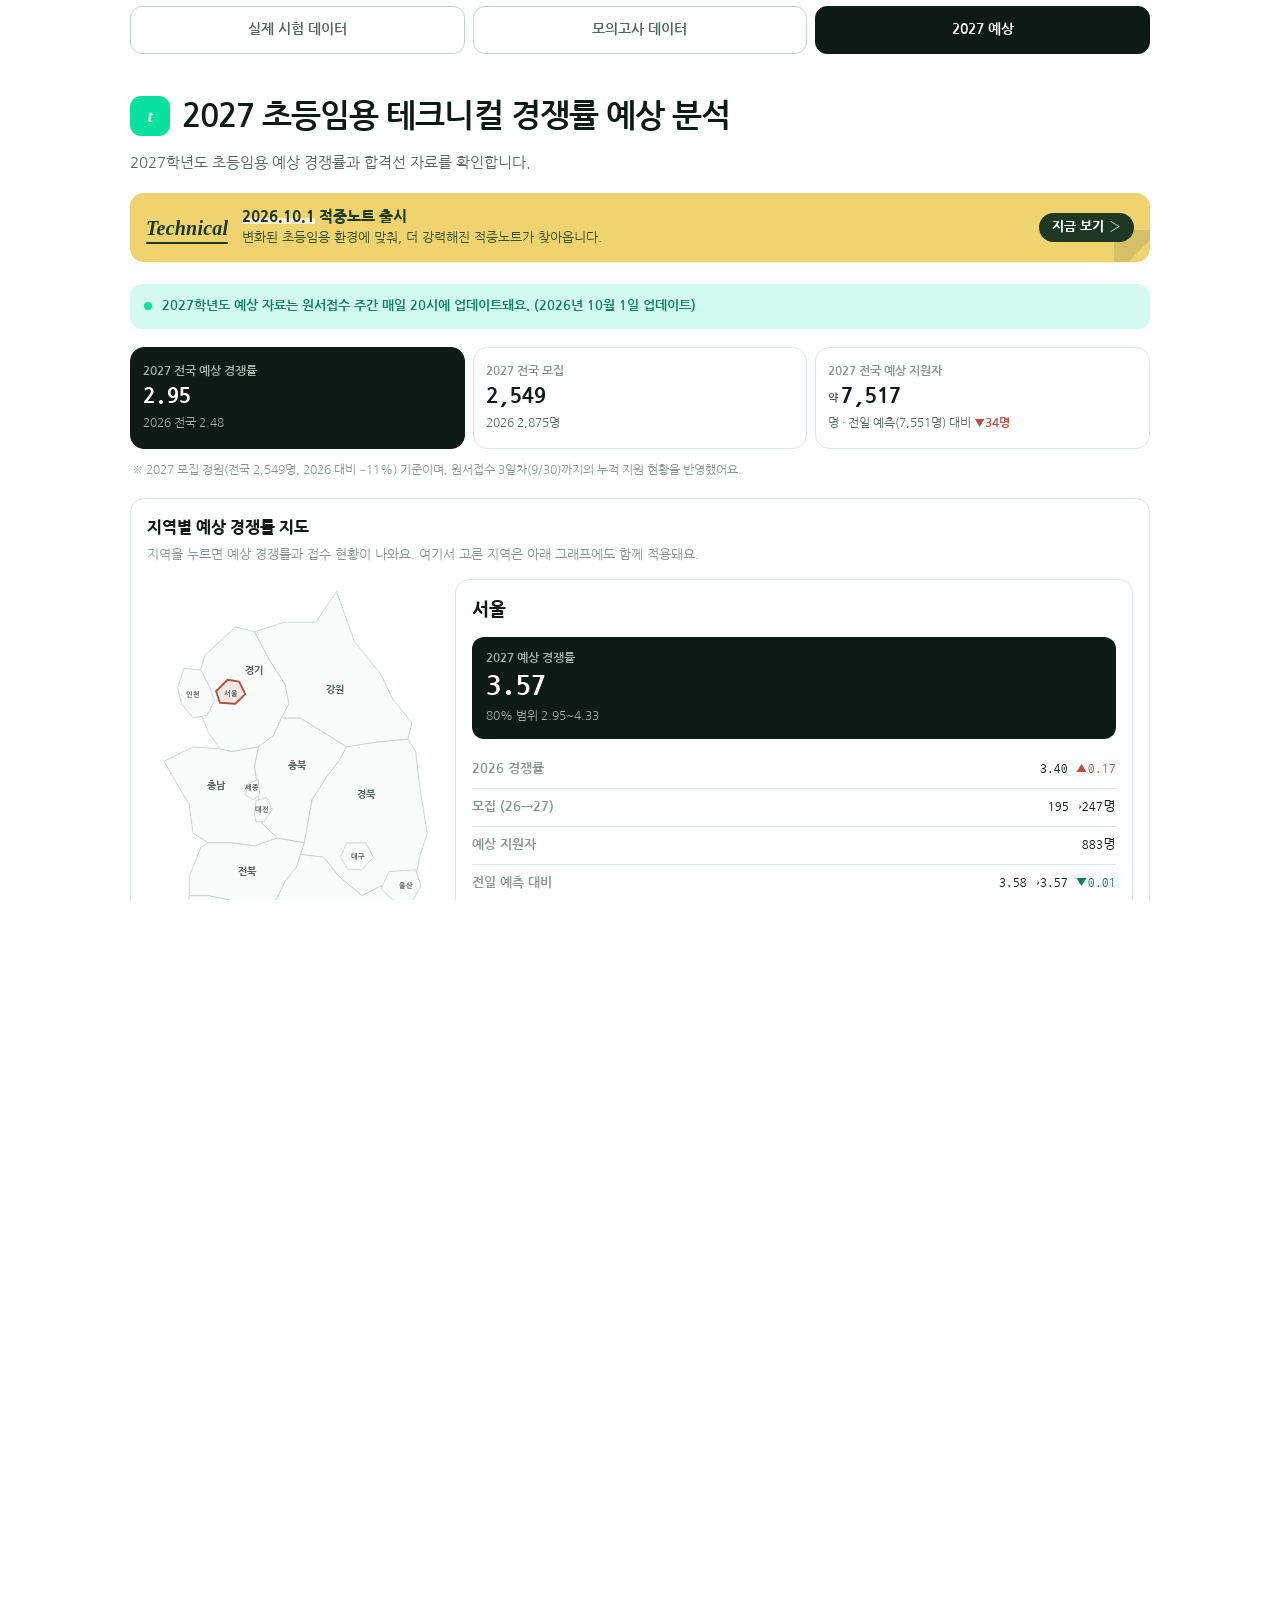
==== commit 42eae8db: "Update expected-2027.html" ====
--- a/expected-2027.html
+++ b/expected-2027.html
@@ -204,7 +204,7 @@
 <div class="tbl sortable"><table id="d1tbl"></table></div>
 <p class="note" style="margin:0;color:var(--ink-3);font-size:12.5px">※ 접수 경쟁률 = 해당 일차 누적 지원자 ÷ 2027 모집이에요(최종 경쟁률이 아니에요). 모집이 2~3명인 광주·대전·세종은 증감 폭이 크게 나와요.</p></div>
 
-<div class="panel"><div class="panel-head"><h2>전일 대비 예상 경쟁률 변화</h2><p class="note">3일차 접수까지 반영해도 전국 예상 경쟁률은 2.95로 1·2일차 반영 때와 거의 같아요. 1~3일차 신호가 일관돼요. 눈에 띄게 바뀐 곳은 소규모 3개 지역과 전북이에요. 증감폭은 2일차 반영 대비예요.</p></div><div class="tbl"><table id="cmp"></table></div></div>
+<div class="panel"><div class="panel-head"><h2>전일 대비 예상 경쟁률 변화</h2><p class="note">3일차 접수까지 반영해도 전국 예상 경쟁률은 2.95로 1일차(2.95)·2일차(2.96) 반영 때와 거의 같아요. 1~3일차 신호가 일관돼요. 눈에 띄게 바뀐 곳은 소규모 3개 지역과 전북이에요. 증감폭은 2일차 반영 대비예요.</p></div><div class="tbl"><table id="cmp"></table></div></div>
 
 <div class="panel"><div class="panel-head"><h2>내 지역, 얼마나 몰릴까?</h2><p class="note">점=2027 예상, 초록 띠=80% 예상 범위, 검은 선=2026 실제. 지역을 누르면 아래에 자세히 나와요.</p></div>
 <div class="legend-inline"><span><i></i>2027 예상</span><span><i class="i-band"></i>80% 범위</span><span><i class="i-prev"></i>2026</span></div>
@@ -229,10 +229,10 @@
 <p class="disclaimer">2027 모집 정원은 지역별 최신 정원(전국 2,549명)을 반영했어요. 정원이 바뀌면 예상치도 달라져요. 4개 모형(지원자 증감·합격선 포함·전국 대비 위치 유지·일차별 접수 기반)의 기하평균으로 산출했고, 표본이 5개 연도뿐이라 참고용입니다. 80% 범위는 예측값×exp(±1.28σ)로 계산했어요.</p>
 </section>
 <script>
-const D=[{"n": "광주", "s": true, "m26": 28, "r26": 5.14, "m27": 2, "e": 20, "ap": 40, "lo": 13.33, "hi": 28.89, "h": [[2022, 5, 9.6], [2023, 5, 7.4], [2024, 5, 9.2], [2025, 41, 3.98], [2026, 28, 5.14]], "a27": 7, "a26": 48, "b27": 18, "b26": 78, "p1": 17.5, "c27": 21, "c26": 98, "p2": 20.5}, {"n": "세종", "s": true, "m26": 6, "r26": 7.83, "m27": 3, "e": 12.67, "ap": 38, "lo": 8.44, "hi": 18.3, "h": [[2022, 72, 3.31], [2023, 64, 3.67], [2024, 9, 5.89], [2025, 36, 2.72], [2026, 6, 7.83]], "a27": 13, "a26": 12, "b27": 16, "b26": 24, "p1": 15.33, "c27": 18, "c26": 26, "p2": 13}, {"n": "대전", "s": true, "m26": 31, "r26": 4.39, "m27": 3, "e": 13, "ap": 39, "lo": 8.67, "hi": 18.78, "h": [[2022, 11, 4.1], [2023, 9, 2.89], [2024, 9, 6.33], [2025, 39, 3.1], [2026, 31, 4.39]], "a27": 13, "a26": 31, "b27": 18, "b26": 53, "p1": 15.33, "c27": 20, "c26": 70, "p2": 13.67}, {"n": "서울", "s": false, "m26": 195, "r26": 3.4, "m27": 247, "e": 3.57, "ap": 883, "lo": 2.95, "hi": 4.33, "h": [[2022, 201, 3.7], [2023, 107, 4.75], [2024, 101, 4.48], [2025, 244, 2.61], [2026, 195, 3.4]], "a27": 198, "a26": 177, "b27": 361, "b26": 326, "p1": 3.56, "c27": 481, "c26": 426, "p2": 3.57}, {"n": "울산", "s": false, "m26": 61, "r26": 2.49, "m27": 62, "e": 2.96, "ap": 184, "lo": 2.44, "hi": 3.59, "h": [[2022, 122, 2.15], [2023, 112, 2.04], [2024, 88, 2.13], [2025, 94, 1.86], [2026, 61, 2.49]], "a27": 49, "a26": 33, "b27": 81, "b26": 63, "p1": 2.96, "c27": 110, "c26": 76, "p2": 2.92}, {"n": "전남", "s": false, "m26": 121, "r26": 2.5, "m27": 137, "e": 2.86, "ap": 391, "lo": 2.36, "hi": 3.46, "h": [[2022, 187, 1.94], [2023, 151, 1.93], [2024, 138, 2.37], [2025, 143, 1.83], [2026, 121, 2.5]], "a27": 86, "a26": 48, "b27": 160, "b26": 88, "p1": 2.85, "c27": 214, "c26": 121, "p2": 2.87}, {"n": "충남", "s": false, "m26": 243, "r26": 2.41, "m27": 185, "e": 2.97, "ap": 549, "lo": 2.45, "hi": 3.6, "h": [[2022, 139, 2.39], [2023, 139, 2.13], [2024, 225, 2.04], [2025, 231, 2.01], [2026, 243, 2.41]], "a27": 115, "a26": 103, "b27": 206, "b26": 183, "p1": 2.93, "c27": 297, "c26": 241, "p2": 2.94}, {"n": "대구", "s": false, "m26": 72, "r26": 2.53, "m27": 121, "e": 2.57, "ap": 311, "lo": 2.12, "hi": 3.11, "h": [[2022, 46, 1.72], [2023, 27, 2.78], [2024, 28, 2.36], [2025, 67, 1.69], [2026, 72, 2.53]], "a27": 70, "a26": 63, "b27": 140, "b26": 109, "p1": 2.49, "c27": 178, "c26": 128, "p2": 2.54}, {"n": "인천", "s": false, "m26": 175, "r26": 2.46, "m27": 219, "e": 2.72, "ap": 595, "lo": 2.24, "hi": 3.29, "h": [[2022, 200, 2.3], [2023, 185, 2.2], [2024, 147, 2.59], [2025, 206, 1.93], [2026, 175, 2.46]], "a27": 151, "a26": 111, "b27": 260, "b26": 192, "p1": 2.72, "c27": 335, "c26": 253, "p2": 2.73}, {"n": "경북", "s": false, "m26": 271, "r26": 2.34, "m27": 167, "e": 3.05, "ap": 509, "lo": 2.52, "hi": 3.69, "h": [[2022, 328, 1.76], [2023, 317, 1.97], [2024, 253, 2.08], [2025, 293, 1.81], [2026, 271, 2.34]], "a27": 126, "a26": 108, "b27": 202, "b26": 181, "p1": 3.09, "c27": 264, "c26": 257, "p2": 3.08}, {"n": "부산", "s": false, "m26": 255, "r26": 2.29, "m27": 160, "e": 3.05, "ap": 487, "lo": 2.51, "hi": 3.69, "h": [[2022, 343, 2.14], [2023, 324, 2.15], [2024, 305, 2.29], [2025, 379, 2.01], [2026, 255, 2.29]], "a27": 166, "a26": 148, "b27": 284, "b26": 265, "p1": 3.07, "c27": 352, "c26": 345, "p2": 3.07}, {"n": "경기", "s": false, "m26": 995, "r26": 2.34, "m27": 815, "e": 2.91, "ap": 2369, "lo": 2.4, "hi": 3.52, "h": [[2022, 1385, 2.04], [2023, 1420, 2.08], [2024, 1224, 2.42], [2025, 1630, 1.93], [2026, 995, 2.34]], "a27": 671, "a26": 580, "b27": 1216, "b26": 1016, "p1": 2.89, "c27": 1604, "c26": 1365, "p2": 2.91}, {"n": "경남", "s": false, "m26": 123, "r26": 2.36, "m27": 141, "e": 2.7, "ap": 380, "lo": 2.22, "hi": 3.27, "h": [[2022, 156, 2.03], [2023, 138, 2.09], [2024, 164, 2.02], [2025, 169, 1.83], [2026, 123, 2.36]], "a27": 104, "a26": 73, "b27": 178, "b26": 134, "p1": 2.71, "c27": 221, "c26": 165, "p2": 2.69}, {"n": "제주", "s": false, "m26": 55, "r26": 2.15, "m27": 24, "e": 3.12, "ap": 75, "lo": 2.36, "hi": 4.14, "h": [[2022, 60, 1.85], [2023, 99, 1.92], [2024, 80, 2.16], [2025, 86, 1.88], [2026, 55, 2.15]], "a27": 15, "a26": 23, "b27": 51, "b26": 55, "p1": 3.02, "c27": 62, "c26": 74, "p2": 3.17}, {"n": "충북", "s": false, "m26": 72, "r26": 2.29, "m27": 69, "e": 2.67, "ap": 184, "lo": 2.2, "hi": 3.23, "h": [[2022, 80, 1.88], [2023, 74, 2.12], [2024, 30, 2.03], [2025, 77, 1.56], [2026, 72, 2.29]], "a27": 52, "a26": 44, "b27": 90, "b26": 73, "p1": 2.72, "c27": 129, "c26": 99, "p2": 2.65}, {"n": "강원", "s": false, "m26": 119, "r26": 2.22, "m27": 147, "e": 2.46, "ap": 362, "lo": 2.03, "hi": 2.98, "h": [[2022, 95, 2.84], [2023, 86, 2.97], [2024, 69, 4.03], [2025, 103, 2.31], [2026, 119, 2.22]], "a27": 86, "a26": 65, "b27": 136, "b26": 105, "p1": 2.47, "c27": 181, "c26": 143, "p2": 2.47}, {"n": "전북", "s": false, "m26": 53, "r26": 2.09, "m27": 47, "e": 2.56, "ap": 120, "lo": 2.11, "hi": 3.1, "h": [[2022, 56, 2.25], [2023, 41, 2.51], [2024, 38, 2.24], [2025, 102, 1.91], [2026, 53, 2.09]], "a27": 28, "a26": 26, "b27": 29, "b26": 37, "p1": 2.53, "c27": 67, "c26": 58, "p2": 2.44}], f=x=>x.toFixed(2), $=id=>document.getElementById(id);
+const D=[{"n": "광주", "s": true, "m26": 28, "r26": 5.14, "m27": 2, "e": 20, "ap": 40, "lo": 13.33, "hi": 28.89, "h": [[2022, 5, 9.6], [2023, 5, 7.4], [2024, 5, 9.2], [2025, 41, 3.98], [2026, 28, 5.14]], "a27": 7, "a26": 48, "b27": 18, "b26": 78, "p1": 17.5, "c27": 21, "c26": 98, "p2": 20.5}, {"n": "세종", "s": true, "m26": 6, "r26": 7.83, "m27": 3, "e": 12.67, "ap": 38, "lo": 8.44, "hi": 18.3, "h": [[2022, 72, 3.31], [2023, 64, 3.67], [2024, 9, 5.89], [2025, 36, 2.72], [2026, 6, 7.83]], "a27": 13, "a26": 12, "b27": 16, "b26": 24, "p1": 15.33, "c27": 18, "c26": 26, "p2": 13}, {"n": "대전", "s": true, "m26": 31, "r26": 4.39, "m27": 3, "e": 13, "ap": 39, "lo": 8.67, "hi": 18.78, "h": [[2022, 11, 4.1], [2023, 9, 2.89], [2024, 9, 6.33], [2025, 39, 3.1], [2026, 31, 4.39]], "a27": 13, "a26": 31, "b27": 18, "b26": 53, "p1": 15.33, "c27": 20, "c26": 70, "p2": 13.67}, {"n": "서울", "s": false, "m26": 195, "r26": 3.4, "m27": 247, "e": 3.57, "ap": 883, "lo": 2.95, "hi": 4.33, "h": [[2022, 201, 3.7], [2023, 107, 4.75], [2024, 101, 4.48], [2025, 244, 2.61], [2026, 195, 3.4]], "a27": 198, "a26": 177, "b27": 361, "b26": 326, "p1": 3.56, "c27": 481, "c26": 426, "p2": 3.58}, {"n": "울산", "s": false, "m26": 61, "r26": 2.49, "m27": 62, "e": 2.96, "ap": 184, "lo": 2.44, "hi": 3.59, "h": [[2022, 122, 2.15], [2023, 112, 2.04], [2024, 88, 2.13], [2025, 94, 1.86], [2026, 61, 2.49]], "a27": 49, "a26": 33, "b27": 81, "b26": 63, "p1": 2.96, "c27": 110, "c26": 76, "p2": 2.93}, {"n": "전남", "s": false, "m26": 121, "r26": 2.5, "m27": 137, "e": 2.86, "ap": 391, "lo": 2.36, "hi": 3.46, "h": [[2022, 187, 1.94], [2023, 151, 1.93], [2024, 138, 2.37], [2025, 143, 1.83], [2026, 121, 2.5]], "a27": 86, "a26": 48, "b27": 160, "b26": 88, "p1": 2.85, "c27": 214, "c26": 121, "p2": 2.88}, {"n": "충남", "s": false, "m26": 243, "r26": 2.41, "m27": 185, "e": 2.97, "ap": 549, "lo": 2.45, "hi": 3.6, "h": [[2022, 139, 2.39], [2023, 139, 2.13], [2024, 225, 2.04], [2025, 231, 2.01], [2026, 243, 2.41]], "a27": 115, "a26": 103, "b27": 206, "b26": 183, "p1": 2.93, "c27": 297, "c26": 241, "p2": 2.95}, {"n": "대구", "s": false, "m26": 72, "r26": 2.53, "m27": 121, "e": 2.57, "ap": 311, "lo": 2.12, "hi": 3.11, "h": [[2022, 46, 1.72], [2023, 27, 2.78], [2024, 28, 2.36], [2025, 67, 1.69], [2026, 72, 2.53]], "a27": 70, "a26": 63, "b27": 140, "b26": 109, "p1": 2.49, "c27": 178, "c26": 128, "p2": 2.55}, {"n": "인천", "s": false, "m26": 175, "r26": 2.46, "m27": 219, "e": 2.72, "ap": 595, "lo": 2.24, "hi": 3.29, "h": [[2022, 200, 2.3], [2023, 185, 2.2], [2024, 147, 2.59], [2025, 206, 1.93], [2026, 175, 2.46]], "a27": 151, "a26": 111, "b27": 260, "b26": 192, "p1": 2.72, "c27": 335, "c26": 253, "p2": 2.74}, {"n": "경북", "s": false, "m26": 271, "r26": 2.34, "m27": 167, "e": 3.05, "ap": 509, "lo": 2.52, "hi": 3.69, "h": [[2022, 328, 1.76], [2023, 317, 1.97], [2024, 253, 2.08], [2025, 293, 1.81], [2026, 271, 2.34]], "a27": 126, "a26": 108, "b27": 202, "b26": 181, "p1": 3.09, "c27": 264, "c26": 257, "p2": 3.09}, {"n": "부산", "s": false, "m26": 255, "r26": 2.29, "m27": 160, "e": 3.05, "ap": 487, "lo": 2.51, "hi": 3.69, "h": [[2022, 343, 2.14], [2023, 324, 2.15], [2024, 305, 2.29], [2025, 379, 2.01], [2026, 255, 2.29]], "a27": 166, "a26": 148, "b27": 284, "b26": 265, "p1": 3.07, "c27": 352, "c26": 345, "p2": 3.07}, {"n": "경기", "s": false, "m26": 995, "r26": 2.34, "m27": 815, "e": 2.91, "ap": 2369, "lo": 2.4, "hi": 3.52, "h": [[2022, 1385, 2.04], [2023, 1420, 2.08], [2024, 1224, 2.42], [2025, 1630, 1.93], [2026, 995, 2.34]], "a27": 671, "a26": 580, "b27": 1216, "b26": 1016, "p1": 2.89, "c27": 1604, "c26": 1365, "p2": 2.92}, {"n": "경남", "s": false, "m26": 123, "r26": 2.36, "m27": 141, "e": 2.7, "ap": 380, "lo": 2.22, "hi": 3.27, "h": [[2022, 156, 2.03], [2023, 138, 2.09], [2024, 164, 2.02], [2025, 169, 1.83], [2026, 123, 2.36]], "a27": 104, "a26": 73, "b27": 178, "b26": 134, "p1": 2.71, "c27": 221, "c26": 165, "p2": 2.7}, {"n": "제주", "s": false, "m26": 55, "r26": 2.15, "m27": 24, "e": 3.12, "ap": 75, "lo": 2.36, "hi": 4.14, "h": [[2022, 60, 1.85], [2023, 99, 1.92], [2024, 80, 2.16], [2025, 86, 1.88], [2026, 55, 2.15]], "a27": 15, "a26": 23, "b27": 51, "b26": 55, "p1": 3.02, "c27": 62, "c26": 74, "p2": 3.17}, {"n": "충북", "s": false, "m26": 72, "r26": 2.29, "m27": 69, "e": 2.67, "ap": 184, "lo": 2.2, "hi": 3.23, "h": [[2022, 80, 1.88], [2023, 74, 2.12], [2024, 30, 2.03], [2025, 77, 1.56], [2026, 72, 2.29]], "a27": 52, "a26": 44, "b27": 90, "b26": 73, "p1": 2.72, "c27": 129, "c26": 99, "p2": 2.66}, {"n": "강원", "s": false, "m26": 119, "r26": 2.22, "m27": 147, "e": 2.46, "ap": 362, "lo": 2.03, "hi": 2.98, "h": [[2022, 95, 2.84], [2023, 86, 2.97], [2024, 69, 4.03], [2025, 103, 2.31], [2026, 119, 2.22]], "a27": 86, "a26": 65, "b27": 136, "b26": 105, "p1": 2.47, "c27": 181, "c26": 143, "p2": 2.47}, {"n": "전북", "s": false, "m26": 53, "r26": 2.09, "m27": 47, "e": 2.56, "ap": 120, "lo": 2.11, "hi": 3.1, "h": [[2022, 56, 2.25], [2023, 41, 2.51], [2024, 38, 2.24], [2025, 102, 1.91], [2026, 53, 2.09]], "a27": 28, "a26": 26, "b27": 57, "b26": 37, "p1": 2.53, "c27": 67, "c26": 58, "p2": 2.66}], f=x=>x.toFixed(2), $=id=>document.getElementById(id);
 const G=D.filter(d=>!d.s).sort((a,b)=>b.e-a.e), S=D.filter(d=>d.s).sort((a,b)=>b.r26-a.r26);
 let me='서울';
-$('kpis').innerHTML=`<div class="kpi main"><small>2027 전국 예상 경쟁률</small><b>2.95</b><span>2026 전국 2.48</span></div><div class="kpi"><small>2027 전국 모집</small><b>2,549</b><span>2026 2,875명</span></div><div class="kpi"><small>2027 전국 예상 지원자</small><b><em>약</em>7,517</b><span>명 · 전일 예측(7,521명) 대비 <i class=\"dlt\">▼4명</i></span></div>`;
+$('kpis').innerHTML=`<div class="kpi main"><small>2027 전국 예상 경쟁률</small><b>2.95</b><span>2026 전국 2.48</span></div><div class="kpi"><small>2027 전국 모집</small><b>2,549</b><span>2026 2,875명</span></div><div class="kpi"><small>2027 전국 예상 지원자</small><b><em>약</em>7,517</b><span>명 · 전일 예측(7,551명) 대비 <i class=\"dlt\">▼34명</i></span></div>`;
 const MIN=1.5,MAX=4.5,p=v=>(Math.min(Math.max(v,MIN),MAX)-MIN)/(MAX-MIN)*100;
 function rng(){km.select(me);$('rng').innerHTML=G.map(d=>`<li data-n="${d.n}" class="${d.n==me?'is-me':''}"><span class="name">${d.n}</span><span class="track"><span class="band" style="left:${p(d.lo)}%;width:${p(d.hi)-p(d.lo)}%"></span><span class="prev" style="left:${p(d.r26)}%"></span><span class="dot" style="left:${p(d.e)}%"></span></span><span class="val">${f(d.e)}</span></li>`).join('');
 $('axis').innerHTML=[1.5,2,2.5,3,3.5,4,4.5].map(v=>`<span>${v}</span>`).join('');
@@ -267,7 +267,7 @@
 $('d1key').onchange=e=>{sk=e.target.value;d1()};
 document.querySelectorAll('#dayseg button').forEach(b=>b.onclick=()=>{day=+b.dataset.day;document.querySelectorAll('#dayseg button').forEach(x=>x.classList.toggle('is-on',x==b));d1()});
 const CM=D.map(d=>({n:d.n,p0:d.p1,p:d.p2,e:d.e,c:Math.round((d.e-d.p2)*100)/100})).sort((a,b)=>Math.abs(b.c)-Math.abs(a.c));
-$('cmp').innerHTML='<tr><th>지역</th><th>1일차 반영</th><th>2일차 반영</th><th>3일차 반영</th><th>증감폭</th></tr>'+CM.map(r=>`<tr><td>${r.n}</td><td>${f(r.p0)}</td><td>${f(r.p)}</td><td>${f(r.e)}</td><td class="${r.c>0?'up':r.c<0?'dn':''}">${r.c>0?'▲':r.c<0?'▼':''}${Math.abs(r.c).toFixed(2)}</td></tr>`).join('')+'<tr class="tot"><td>전국</td><td>2.95</td><td>2.95</td><td>2.95</td><td>0.00</td></tr>';
+$('cmp').innerHTML='<tr><th>지역</th><th>1일차 반영</th><th>2일차 반영</th><th>3일차 반영</th><th>증감폭</th></tr>'+CM.map(r=>`<tr><td>${r.n}</td><td>${f(r.p0)}</td><td>${f(r.p)}</td><td>${f(r.e)}</td><td class="${r.c>0?'up':r.c<0?'dn':''}">${r.c>0?'▲':r.c<0?'▼':''}${Math.abs(r.c).toFixed(2)}</td></tr>`).join('')+'<tr class="tot"><td>전국</td><td>2.95</td><td>2.96</td><td>2.95</td><td class="dn">▼0.01</td></tr>';
 document.querySelectorAll('#d1dir button').forEach(b=>b.onclick=()=>{sd=+b.dataset.d;d1()});
 const km=KMap.mount('#kmap-mount',{initial:me,
 onSelect:n=>{me=n;$('sel').value=me;rng();trend()},
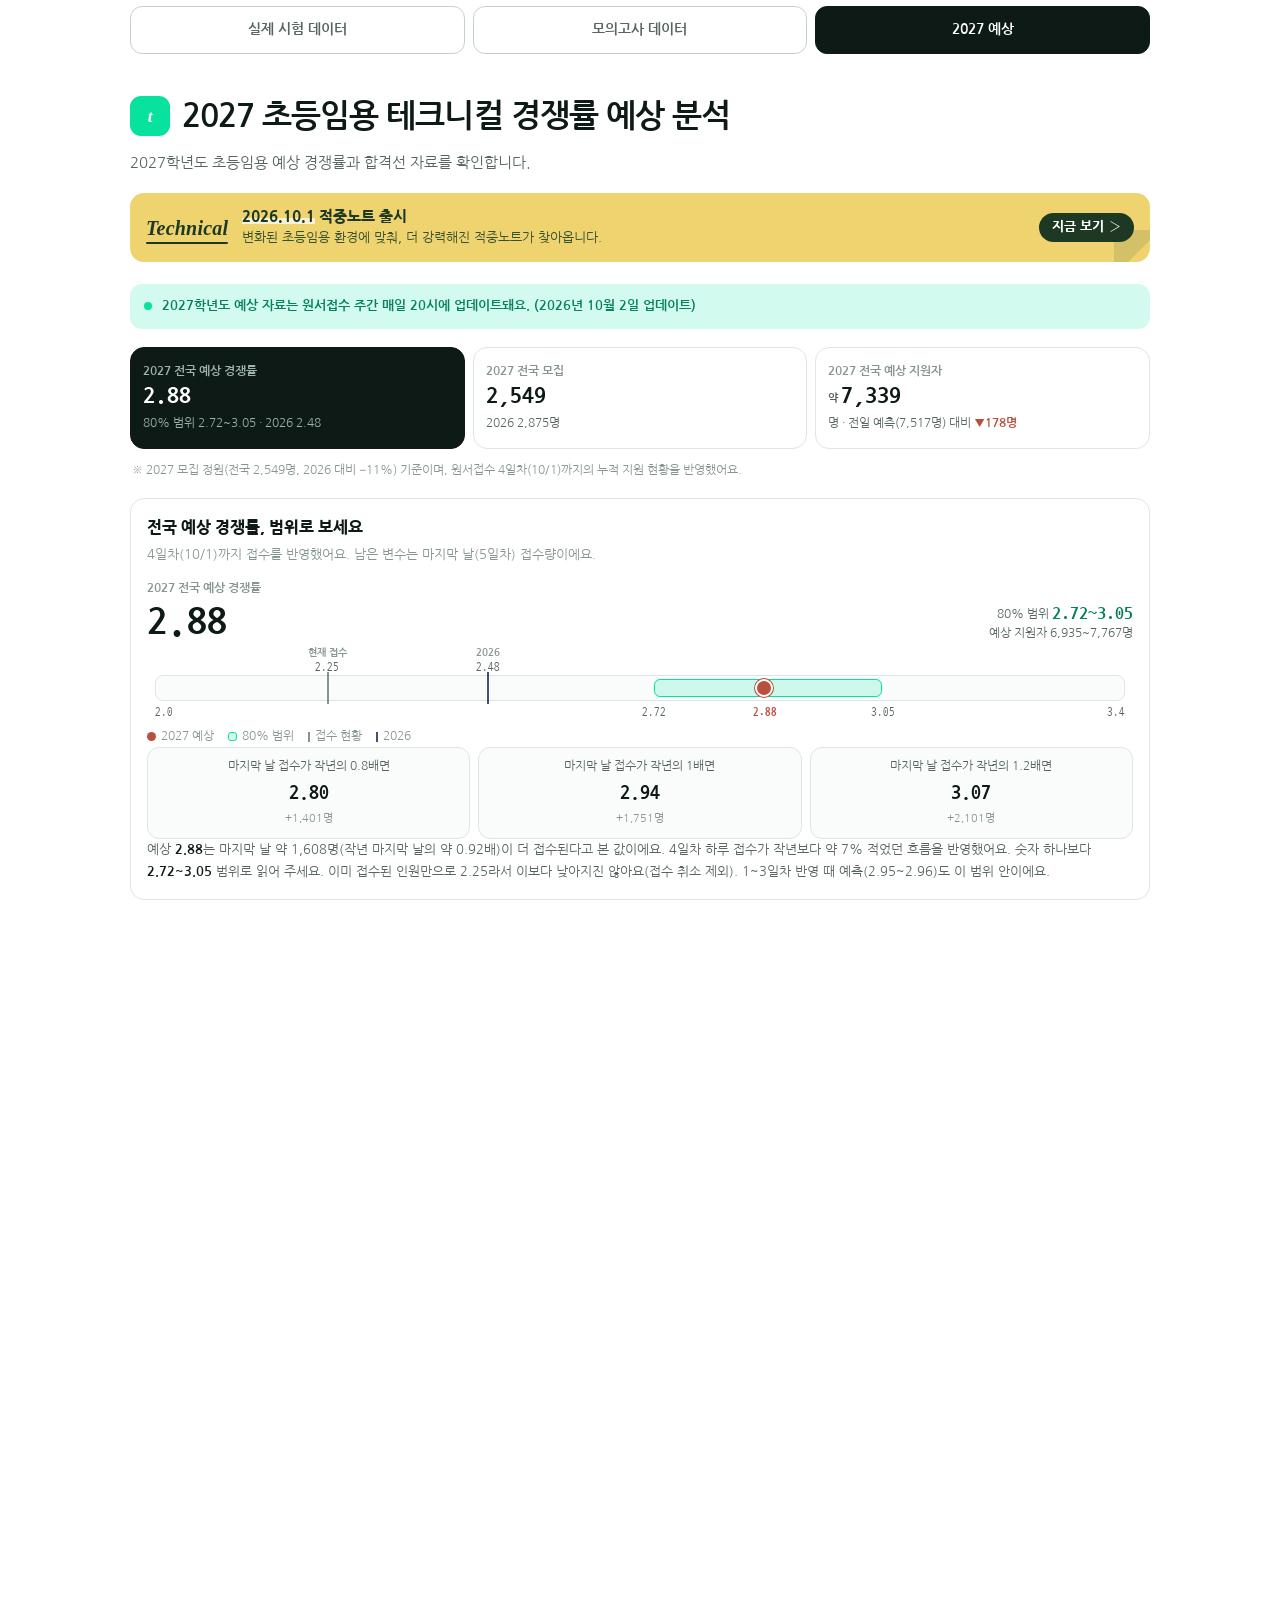
==== commit 279e748b: "Update expected-2027.html" ====
--- a/expected-2027.html
+++ b/expected-2027.html
@@ -152,6 +152,9 @@
   .rng li.is-me .dot{background:var(--cut2);box-shadow:0 0 0 1px var(--cut2)}
   .rng .prev{position:absolute;top:2px;bottom:2px;width:2px;background:var(--cut)}
   .rng .val{font-family:var(--mono);font-size:12.5px;font-weight:700;text-align:right}
+  .rng li.is-nat{cursor:default;padding-bottom:10px;border-bottom:1px dashed var(--line-2)}
+  .rng li.is-nat .name{color:var(--ink);font-weight:800}
+  .rng li.is-nat .val{color:var(--ink)}
   .axis{display:flex;justify-content:space-between;margin:0 40px 0 46px;font-family:var(--mono);font-size:11px;color:var(--ink-3)}
   .legend-inline .i-prev{width:2px;height:10px;border-radius:0;background:var(--cut)}
   .legend-inline .i-band{background:var(--avg-soft);border:1px solid var(--avg)}
@@ -180,6 +183,34 @@
   .tbl.sortable th[aria-sort="ascending"] button::after{content:"▲";opacity:1;color:var(--avg-ink)}
   .tbl.sortable th[aria-sort="descending"] button::after{content:"▼";opacity:1;color:var(--avg-ink)}
   .tbl.sortable td.hi{font-weight:700;color:var(--ink)}
+
+  .nat-h{display:flex;justify-content:space-between;align-items:flex-end;gap:12px;flex-wrap:wrap}
+  .nat-h small{display:block;font-size:11.5px;color:var(--ink-3);font-weight:700}
+  .nat-h b{display:block;font-family:var(--mono);font-size:min(40px,10vw);line-height:1.15;font-variant-numeric:tabular-nums}
+  .nat-h .r{text-align:right;font-size:12px;color:var(--ink-2)}
+  .nat-h .r b{display:inline;font-size:18px;color:var(--avg-ink)}
+  .gauge{padding:0 8px}
+  .g-top,.g-bot{position:relative;font-family:var(--mono);font-size:11px;color:var(--ink-2)}
+  .g-top{height:32px}.g-bot{height:22px;margin-top:4px}
+  .g-top span,.g-bot span{position:absolute;transform:translateX(-50%);text-align:center;line-height:1.25;white-space:nowrap}
+  .g-top span{bottom:2px}
+  .g-top small{display:block;font-family:var(--sans);font-size:10px;color:var(--ink-3);font-weight:700}
+  .g-bot span.e0{transform:none}.g-bot span.e1{transform:translateX(-100%)}
+  .g-bot span.hl{font-weight:700;color:var(--cut2)}
+  .g-track{position:relative;height:26px;background:var(--surface-2);border-radius:8px;border:1px solid var(--line)}
+  .g-band{position:absolute;top:3px;bottom:3px;background:var(--avg-soft);border:1px solid var(--avg);border-radius:6px}
+  .g-tick{position:absolute;top:-4px;bottom:-4px;width:2px;margin-left:-1px;background:var(--cut)}
+  .g-tick.now{background:var(--ink-3)}
+  .g-dot{position:absolute;top:50%;width:18px;height:18px;margin:-9px 0 0 -9px;border-radius:50%;background:var(--cut2);border:2px solid #fff;box-shadow:0 0 0 1px var(--cut2)}
+  .legend-inline .i-now{width:2px;height:10px;border-radius:0;background:var(--ink-3)}
+  .legend-inline .i-dot{background:var(--cut2);border-radius:50%}
+  .scs{display:grid;grid-template-columns:repeat(3,1fr);gap:8px}
+  .sc{border:1px solid var(--line);background:var(--surface-2);border-radius:12px;padding:10px 6px;text-align:center}
+  .sc span{display:block;font-size:11.5px;color:var(--ink-2);line-height:1.45}
+  .sc em{display:block;font-style:normal;font-family:var(--mono);font-size:20px;font-weight:700;margin:2px 0}
+  .sc i{display:block;font-style:normal;font-size:11px;color:var(--ink-3)}
+  .nat-note{margin:0;font-size:13px;color:var(--ink-2);line-height:1.7}
+  .nat-note b{color:var(--ink)}
 @media(max-width:460px){.brand{gap:10px}.logo{width:34px;height:34px;border-radius:9px}}
 </style></head><body>
 <div class="site-nav-shell"><nav class="site-nav" aria-label="데이터 종류 선택"><a href="real.html" class="">실제 시험 데이터</a><a href="mock.html" class="">모의고사 데이터</a><a href="expected-2027.html" class="is-on">2027 예상</a></nav></div>
@@ -192,26 +223,29 @@
     <p class="lede">2027학년도 초등임용 예상 경쟁률과 합격선 자료를 확인합니다.</p>
   </header>
   <section class="view is-on" aria-label="2027 예상">
-<div class="upd"><i></i>2027학년도 예상 자료는 원서접수 주간 매일 20시에 업데이트돼요. (2026년 10월 1일 업데이트)</div>
+<div class="upd"><i></i>2027학년도 예상 자료는 원서접수 주간 매일 20시에 업데이트돼요. (2026년 10월 2일 업데이트)</div>
 <div class="kpis" id="kpis"></div>
-<p class="note" style="margin:-6px 2px 0;color:var(--ink-3);font-size:12px">※ 2027 모집 정원(전국 2,549명, 2026 대비 −11%) 기준이며, 원서접수 3일차(9/30)까지의 누적 지원 현황을 반영했어요.</p>
+<p class="note" style="margin:-6px 2px 0;color:var(--ink-3);font-size:12px">※ 2027 모집 정원(전국 2,549명, 2026 대비 −11%) 기준이며, 원서접수 4일차(10/1)까지의 누적 지원 현황을 반영했어요.</p>
+
+<div class="panel"><div class="panel-head"><h2>전국 예상 경쟁률, 범위로 보세요</h2><p class="note">4일차(10/1)까지 접수를 반영했어요. 남은 변수는 마지막 날(5일차) 접수량이에요.</p></div>
+<div id="nat"></div></div>
 
 <div class="panel"><div class="panel-head"><h2>지역별 예상 경쟁률 지도</h2><p class="note">지역을 누르면 예상 경쟁률과 접수 현황이 나와요. 여기서 고른 지역은 아래 그래프에도 함께 적용돼요.</p></div>
 <div id="kmap-mount"></div></div>
 
-<div class="panel"><div class="panel-head"><h2>2027 초등임용 누적 지원자 수</h2><p class="note">2027 원서접수 누적 지원 인원이에요(1일차 9/28, 2일차 9/29, 3일차 9/30). 2026년 같은 일차와 비교해요. 열 제목을 누르면 오름차순·내림차순으로 바뀌어요.</p></div>
-<div class="row-controls"><div class="seg" id="dayseg" role="group" aria-label="일차 선택"><button type="button" data-day="1">1일차</button><button type="button" data-day="2">2일차</button><button type="button" data-day="3" class="is-on">3일차 누적</button></div><div class="seg" id="d1dir" role="group" aria-label="정렬 방향"><button type="button" data-d="-1" class="is-on">내림차순</button><button type="button" data-d="1">오름차순</button></div><select class="plain" id="d1key" aria-label="정렬 기준"><option value="a27">2027 지원</option><option value="a26">2026 지원</option><option value="g">증감률</option><option value="r1">접수 경쟁률</option><option value="m27">2027 모집</option><option value="n">지역명</option></select></div>
+<div class="panel"><div class="panel-head"><h2>2027 초등임용 누적 지원자 수</h2><p class="note">2027 원서접수 누적 지원 인원이에요(1일차 9/28, 2일차 9/29, 3일차 9/30, 4일차 10/1). 2026년 같은 일차와 비교해요. 열 제목을 누르면 오름차순·내림차순으로 바뀌어요.</p></div>
+<div class="row-controls"><div class="seg" id="dayseg" role="group" aria-label="일차 선택"><button type="button" data-day="1">1일차</button><button type="button" data-day="2">2일차</button><button type="button" data-day="3">3일차</button><button type="button" data-day="4" class="is-on">4일차 누적</button></div><div class="seg" id="d1dir" role="group" aria-label="정렬 방향"><button type="button" data-d="-1" class="is-on">내림차순</button><button type="button" data-d="1">오름차순</button></div><select class="plain" id="d1key" aria-label="정렬 기준"><option value="a27">2027 지원</option><option value="a26">2026 지원</option><option value="g">증감률</option><option value="r1">접수 경쟁률</option><option value="m27">2027 모집</option><option value="n">지역명</option></select></div>
 <div class="tbl sortable"><table id="d1tbl"></table></div>
 <p class="note" style="margin:0;color:var(--ink-3);font-size:12.5px">※ 접수 경쟁률 = 해당 일차 누적 지원자 ÷ 2027 모집이에요(최종 경쟁률이 아니에요). 모집이 2~3명인 광주·대전·세종은 증감 폭이 크게 나와요.</p></div>
 
-<div class="panel"><div class="panel-head"><h2>전일 대비 예상 경쟁률 변화</h2><p class="note">3일차 접수까지 반영해도 전국 예상 경쟁률은 2.95로 1일차(2.95)·2일차(2.96) 반영 때와 거의 같아요. 1~3일차 신호가 일관돼요. 눈에 띄게 바뀐 곳은 소규모 3개 지역과 전북이에요. 증감폭은 2일차 반영 대비예요.</p></div><div class="tbl"><table id="cmp"></table></div></div>
-
-<div class="panel"><div class="panel-head"><h2>내 지역, 얼마나 몰릴까?</h2><p class="note">점=2027 예상, 초록 띠=80% 예상 범위, 검은 선=2026 실제. 지역을 누르면 아래에 자세히 나와요.</p></div>
+<div class="panel"><div class="panel-head"><h2>전일 대비 예상 경쟁률 변화</h2><p class="note">4일차 접수까지 반영하니 전국 예상 경쟁률이 2.95에서 2.88로 낮아졌어요. 전국 누적 접수가 작년 같은 시점보다 많은 정도가 1~3일차 +15~16%에서 4일차 +10%로 줄었기 때문이에요. 서울·충남·충북·경북은 내려가고 제주·부산·경기는 올랐어요. 증감폭은 3일차 반영 대비예요.</p></div><div class="tbl"><table id="cmp"></table></div></div>
+
+<div class="panel"><div class="panel-head"><h2>내 지역, 얼마나 몰릴까?</h2><p class="note">점=2027 예상, 초록 띠=80% 예상 범위, 검은 선=2026 실제. 지역을 누르면 아래에 자세히 나와요. 맨 위 ‘전국’은 17개 지역 합계 기준이며 같은 눈금이에요.</p></div>
 <div class="legend-inline"><span><i></i>2027 예상</span><span><i class="i-band"></i>80% 범위</span><span><i class="i-prev"></i>2026</span></div>
 <ul class="rng" id="rng"></ul><div class="axis" id="axis"></div>
-<p class="note" style="margin:0;color:var(--ink-3);font-size:12.5px">※ 서울이 가장 높고, 나머지 지역은 대부분 2.4~3.1 사이에 몰려 있어 순위 차이가 오차 범위 안이에요. 제주는 모집이 24명뿐이라 변동성을 더 크게 잡아 범위가 넓어요.</p></div>
-
-<div class="panel"><div class="panel-head"><h2>극단값 주의 지역</h2><p class="note">모집이 2~3명뿐이라 지원자 수 추정에 크게 좌우돼요. 과거 지원자는 26~57명, 3일차 누적 접수 인원과 기존 가정(45명)을 섞어 38~40명으로 추정했어요.</p></div><div class="smalls" id="smalls"></div></div>
+<p class="note" style="margin:0;color:var(--ink-3);font-size:12.5px">※ 제주·부산·서울이 3.2~3.4로 높고, 나머지 지역은 대부분 2.3~3.0 사이에 몰려 있어 순위 차이가 오차 범위 안이에요. 제주는 모집이 24명뿐이라 변동성을 더 크게 잡아 범위가 넓어요.</p></div>
+
+<div class="panel"><div class="panel-head"><h2>극단값 주의 지역</h2><p class="note">모집이 2~3명뿐이라 지원자 수 추정에 크게 좌우돼요. 과거 지원자는 26~57명, 4일차 누적 접수 인원과 기존 가정(45명)을 섞어 29~36명으로 추정했어요.</p></div><div class="smalls" id="smalls"></div></div>
 
 <div class="panel"><div class="detail-h"><div class="panel-head"><h2>지역별 5년 추이</h2></div><select class="plain" id="sel" aria-label="지역 선택"></select></div>
 <div class="chips" id="chips"></div><svg class="trend-chart" id="trend" viewBox="0 0 340 190" role="img" aria-label="경쟁률 추이"></svg>
@@ -220,23 +254,34 @@
 <div class="panel"><div class="panel-head"><h2>모집·경쟁률 한눈에 비교</h2><p class="note">2027 모집은 최신 정원 기준이에요.</p></div><div class="tbl"><table id="tbl"></table></div></div>
 
 <div class="panel"><div class="panel-head"><h2>수험생 체크포인트</h2></div><ul class="tips">
-<li><b>전국 지원자는 해마다 7,100~7,900명으로 비슷</b>했고, 모집이 줄면 경쟁률이 오르는 구조예요. 올해는 3일차 누적 접수가 작년 같은 시점보다 <b>약 15% 많아</b>(1일차 +15%, 2일차 +16%) 지원자를 약 7,517명으로 올려 잡았고, 경쟁률은 <b>약 2.95</b>로 예상돼요.</li>
+<li><b>전국 지원자는 해마다 7,100~7,900명으로 비슷</b>했고, 모집이 줄면 경쟁률이 오르는 구조예요. 올해는 4일차 누적 접수가 작년 같은 시점보다 <b>약 10% 많아</b>(1일차 +15%, 2일차 +16%, 3일차 +15%였다가 4일차에 증가세가 둔화) 지원자를 약 7,339명으로 조정했고, 경쟁률은 <b>약 2.88</b>로 예상돼요.</li>
 <li>수험생이 <b>모집 많은 지역으로 이동</b>하기 때문에, 모집이 늘어도 경쟁률이 크게 낮아지진 않아요.</li>
-<li>서울이 약 3.6으로 가장 높고 제주(3.1)·경북·부산(약 3.05)이 뒤따라요. 나머지는 대부분 2.5~3.0에 몰려 있어 <b>순위 구분이 어려워요.</b></li>
+<li>제주(3.4)·부산(3.3)·서울(3.2)이 가장 높고 경기(3.0)가 뒤따라요. 나머지는 대부분 2.3~2.9에 몰려 있어 <b>순위 구분이 어려워요.</b></li>
 <li>전년에 경쟁률이 높았던 지역은 다음 해 <b>일부 식는 경향</b>(평균회귀)이 있어요.</li>
-<li>과거 예측 오차는 평균 약 10%예요. 일차별 접수 비중은 2026년 한 해 자료뿐이라 오차가 더 클 수 있어요. 4~5일차 자료가 나오면 다시 반영해요.</li></ul></div>
-
-<p class="disclaimer">2027 모집 정원은 지역별 최신 정원(전국 2,549명)을 반영했어요. 정원이 바뀌면 예상치도 달라져요. 4개 모형(지원자 증감·합격선 포함·전국 대비 위치 유지·일차별 접수 기반)의 기하평균으로 산출했고, 표본이 5개 연도뿐이라 참고용입니다. 80% 범위는 예측값×exp(±1.28σ)로 계산했어요.</p>
+<li>과거 예측 오차는 평균 약 10%예요. 일차별 접수 비중은 2026년 한 해 자료뿐이라 오차가 더 클 수 있어요. 5일차(최종) 자료가 나오면 다시 반영해요.</li></ul></div>
+
+<p class="disclaimer">2027 모집 정원은 지역별 최신 정원(전국 2,549명)을 반영했어요. 정원이 바뀌면 예상치도 달라져요. 4개 모형(지원자 증감·합격선 포함·전국 대비 위치 유지·일차별 접수 기반)의 가중 기하평균으로 산출했고(4일차 기준 일차별 접수 기반 비중 약 76%), 표본이 5개 연도뿐이라 참고용입니다. 80% 범위는 예측값×exp(±1.28σ)로 계산했어요.</p>
 </section>
 <script>
-const D=[{"n": "광주", "s": true, "m26": 28, "r26": 5.14, "m27": 2, "e": 20, "ap": 40, "lo": 13.33, "hi": 28.89, "h": [[2022, 5, 9.6], [2023, 5, 7.4], [2024, 5, 9.2], [2025, 41, 3.98], [2026, 28, 5.14]], "a27": 7, "a26": 48, "b27": 18, "b26": 78, "p1": 17.5, "c27": 21, "c26": 98, "p2": 20.5}, {"n": "세종", "s": true, "m26": 6, "r26": 7.83, "m27": 3, "e": 12.67, "ap": 38, "lo": 8.44, "hi": 18.3, "h": [[2022, 72, 3.31], [2023, 64, 3.67], [2024, 9, 5.89], [2025, 36, 2.72], [2026, 6, 7.83]], "a27": 13, "a26": 12, "b27": 16, "b26": 24, "p1": 15.33, "c27": 18, "c26": 26, "p2": 13}, {"n": "대전", "s": true, "m26": 31, "r26": 4.39, "m27": 3, "e": 13, "ap": 39, "lo": 8.67, "hi": 18.78, "h": [[2022, 11, 4.1], [2023, 9, 2.89], [2024, 9, 6.33], [2025, 39, 3.1], [2026, 31, 4.39]], "a27": 13, "a26": 31, "b27": 18, "b26": 53, "p1": 15.33, "c27": 20, "c26": 70, "p2": 13.67}, {"n": "서울", "s": false, "m26": 195, "r26": 3.4, "m27": 247, "e": 3.57, "ap": 883, "lo": 2.95, "hi": 4.33, "h": [[2022, 201, 3.7], [2023, 107, 4.75], [2024, 101, 4.48], [2025, 244, 2.61], [2026, 195, 3.4]], "a27": 198, "a26": 177, "b27": 361, "b26": 326, "p1": 3.56, "c27": 481, "c26": 426, "p2": 3.58}, {"n": "울산", "s": false, "m26": 61, "r26": 2.49, "m27": 62, "e": 2.96, "ap": 184, "lo": 2.44, "hi": 3.59, "h": [[2022, 122, 2.15], [2023, 112, 2.04], [2024, 88, 2.13], [2025, 94, 1.86], [2026, 61, 2.49]], "a27": 49, "a26": 33, "b27": 81, "b26": 63, "p1": 2.96, "c27": 110, "c26": 76, "p2": 2.93}, {"n": "전남", "s": false, "m26": 121, "r26": 2.5, "m27": 137, "e": 2.86, "ap": 391, "lo": 2.36, "hi": 3.46, "h": [[2022, 187, 1.94], [2023, 151, 1.93], [2024, 138, 2.37], [2025, 143, 1.83], [2026, 121, 2.5]], "a27": 86, "a26": 48, "b27": 160, "b26": 88, "p1": 2.85, "c27": 214, "c26": 121, "p2": 2.88}, {"n": "충남", "s": false, "m26": 243, "r26": 2.41, "m27": 185, "e": 2.97, "ap": 549, "lo": 2.45, "hi": 3.6, "h": [[2022, 139, 2.39], [2023, 139, 2.13], [2024, 225, 2.04], [2025, 231, 2.01], [2026, 243, 2.41]], "a27": 115, "a26": 103, "b27": 206, "b26": 183, "p1": 2.93, "c27": 297, "c26": 241, "p2": 2.95}, {"n": "대구", "s": false, "m26": 72, "r26": 2.53, "m27": 121, "e": 2.57, "ap": 311, "lo": 2.12, "hi": 3.11, "h": [[2022, 46, 1.72], [2023, 27, 2.78], [2024, 28, 2.36], [2025, 67, 1.69], [2026, 72, 2.53]], "a27": 70, "a26": 63, "b27": 140, "b26": 109, "p1": 2.49, "c27": 178, "c26": 128, "p2": 2.55}, {"n": "인천", "s": false, "m26": 175, "r26": 2.46, "m27": 219, "e": 2.72, "ap": 595, "lo": 2.24, "hi": 3.29, "h": [[2022, 200, 2.3], [2023, 185, 2.2], [2024, 147, 2.59], [2025, 206, 1.93], [2026, 175, 2.46]], "a27": 151, "a26": 111, "b27": 260, "b26": 192, "p1": 2.72, "c27": 335, "c26": 253, "p2": 2.74}, {"n": "경북", "s": false, "m26": 271, "r26": 2.34, "m27": 167, "e": 3.05, "ap": 509, "lo": 2.52, "hi": 3.69, "h": [[2022, 328, 1.76], [2023, 317, 1.97], [2024, 253, 2.08], [2025, 293, 1.81], [2026, 271, 2.34]], "a27": 126, "a26": 108, "b27": 202, "b26": 181, "p1": 3.09, "c27": 264, "c26": 257, "p2": 3.09}, {"n": "부산", "s": false, "m26": 255, "r26": 2.29, "m27": 160, "e": 3.05, "ap": 487, "lo": 2.51, "hi": 3.69, "h": [[2022, 343, 2.14], [2023, 324, 2.15], [2024, 305, 2.29], [2025, 379, 2.01], [2026, 255, 2.29]], "a27": 166, "a26": 148, "b27": 284, "b26": 265, "p1": 3.07, "c27": 352, "c26": 345, "p2": 3.07}, {"n": "경기", "s": false, "m26": 995, "r26": 2.34, "m27": 815, "e": 2.91, "ap": 2369, "lo": 2.4, "hi": 3.52, "h": [[2022, 1385, 2.04], [2023, 1420, 2.08], [2024, 1224, 2.42], [2025, 1630, 1.93], [2026, 995, 2.34]], "a27": 671, "a26": 580, "b27": 1216, "b26": 1016, "p1": 2.89, "c27": 1604, "c26": 1365, "p2": 2.92}, {"n": "경남", "s": false, "m26": 123, "r26": 2.36, "m27": 141, "e": 2.7, "ap": 380, "lo": 2.22, "hi": 3.27, "h": [[2022, 156, 2.03], [2023, 138, 2.09], [2024, 164, 2.02], [2025, 169, 1.83], [2026, 123, 2.36]], "a27": 104, "a26": 73, "b27": 178, "b26": 134, "p1": 2.71, "c27": 221, "c26": 165, "p2": 2.7}, {"n": "제주", "s": false, "m26": 55, "r26": 2.15, "m27": 24, "e": 3.12, "ap": 75, "lo": 2.36, "hi": 4.14, "h": [[2022, 60, 1.85], [2023, 99, 1.92], [2024, 80, 2.16], [2025, 86, 1.88], [2026, 55, 2.15]], "a27": 15, "a26": 23, "b27": 51, "b26": 55, "p1": 3.02, "c27": 62, "c26": 74, "p2": 3.17}, {"n": "충북", "s": false, "m26": 72, "r26": 2.29, "m27": 69, "e": 2.67, "ap": 184, "lo": 2.2, "hi": 3.23, "h": [[2022, 80, 1.88], [2023, 74, 2.12], [2024, 30, 2.03], [2025, 77, 1.56], [2026, 72, 2.29]], "a27": 52, "a26": 44, "b27": 90, "b26": 73, "p1": 2.72, "c27": 129, "c26": 99, "p2": 2.66}, {"n": "강원", "s": false, "m26": 119, "r26": 2.22, "m27": 147, "e": 2.46, "ap": 362, "lo": 2.03, "hi": 2.98, "h": [[2022, 95, 2.84], [2023, 86, 2.97], [2024, 69, 4.03], [2025, 103, 2.31], [2026, 119, 2.22]], "a27": 86, "a26": 65, "b27": 136, "b26": 105, "p1": 2.47, "c27": 181, "c26": 143, "p2": 2.47}, {"n": "전북", "s": false, "m26": 53, "r26": 2.09, "m27": 47, "e": 2.56, "ap": 120, "lo": 2.11, "hi": 3.1, "h": [[2022, 56, 2.25], [2023, 41, 2.51], [2024, 38, 2.24], [2025, 102, 1.91], [2026, 53, 2.09]], "a27": 28, "a26": 26, "b27": 57, "b26": 37, "p1": 2.53, "c27": 67, "c26": 58, "p2": 2.66}], f=x=>x.toFixed(2), $=id=>document.getElementById(id);
+const D=[{"n": "광주", "s": true, "m26": 28, "r26": 5.14, "m27": 2, "e": 17.5, "ap": 35, "lo": 12, "hi": 25.28, "h": [[2022, 5, 9.6], [2023, 5, 7.4], [2024, 5, 9.2], [2025, 41, 3.98], [2026, 28, 5.14]], "a27": 7, "a26": 48, "b27": 18, "b26": 78, "p1": 17.5, "c27": 21, "c26": 98, "p2": 20.5, "p3": 20, "d27": 24, "d26": 106}, {"n": "세종", "s": true, "m26": 6, "r26": 7.83, "m27": 3, "e": 9.67, "ap": 29, "lo": 6.44, "hi": 13.96, "h": [[2022, 72, 3.31], [2023, 64, 3.67], [2024, 9, 5.89], [2025, 36, 2.72], [2026, 6, 7.83]], "a27": 13, "a26": 12, "b27": 16, "b26": 24, "p1": 15.33, "c27": 18, "c26": 26, "p2": 13, "p3": 12.67, "d27": 17, "d26": 32}, {"n": "대전", "s": true, "m26": 31, "r26": 4.39, "m27": 3, "e": 12, "ap": 36, "lo": 8.33, "hi": 17.33, "h": [[2022, 11, 4.1], [2023, 9, 2.89], [2024, 9, 6.33], [2025, 39, 3.1], [2026, 31, 4.39]], "a27": 13, "a26": 31, "b27": 18, "b26": 53, "p1": 15.33, "c27": 20, "c26": 70, "p2": 13.67, "p3": 13, "d27": 25, "d26": 97}, {"n": "서울", "s": false, "m26": 195, "r26": 3.4, "m27": 247, "e": 3.23, "ap": 797, "lo": 2.88, "hi": 3.61, "h": [[2022, 201, 3.7], [2023, 107, 4.75], [2024, 101, 4.48], [2025, 244, 2.61], [2026, 195, 3.4]], "a27": 198, "a26": 177, "b27": 361, "b26": 326, "p1": 3.56, "c27": 481, "c26": 426, "p2": 3.58, "p3": 3.57, "d27": 606, "d26": 537}, {"n": "울산", "s": false, "m26": 61, "r26": 2.49, "m27": 62, "e": 2.91, "ap": 181, "lo": 2.6, "hi": 3.26, "h": [[2022, 122, 2.15], [2023, 112, 2.04], [2024, 88, 2.13], [2025, 94, 1.86], [2026, 61, 2.49]], "a27": 49, "a26": 33, "b27": 81, "b26": 63, "p1": 2.96, "c27": 110, "c26": 76, "p2": 2.93, "p3": 2.96, "d27": 139, "d26": 106}, {"n": "전남", "s": false, "m26": 121, "r26": 2.5, "m27": 137, "e": 2.69, "ap": 369, "lo": 2.41, "hi": 3.01, "h": [[2022, 187, 1.94], [2023, 151, 1.93], [2024, 138, 2.37], [2025, 143, 1.83], [2026, 121, 2.5]], "a27": 86, "a26": 48, "b27": 160, "b26": 88, "p1": 2.85, "c27": 214, "c26": 121, "p2": 2.88, "p3": 2.86, "d27": 274, "d26": 176}, {"n": "충남", "s": false, "m26": 243, "r26": 2.41, "m27": 185, "e": 2.64, "ap": 489, "lo": 2.36, "hi": 2.96, "h": [[2022, 139, 2.39], [2023, 139, 2.13], [2024, 225, 2.04], [2025, 231, 2.01], [2026, 243, 2.41]], "a27": 115, "a26": 103, "b27": 206, "b26": 183, "p1": 2.93, "c27": 297, "c26": 241, "p2": 2.95, "p3": 2.97, "d27": 367, "d26": 361}, {"n": "대구", "s": false, "m26": 72, "r26": 2.53, "m27": 121, "e": 2.45, "ap": 296, "lo": 2.19, "hi": 2.74, "h": [[2022, 46, 1.72], [2023, 27, 2.78], [2024, 28, 2.36], [2025, 67, 1.69], [2026, 72, 2.53]], "a27": 70, "a26": 63, "b27": 140, "b26": 109, "p1": 2.49, "c27": 178, "c26": 128, "p2": 2.55, "p3": 2.57, "d27": 228, "d26": 154}, {"n": "인천", "s": false, "m26": 175, "r26": 2.46, "m27": 219, "e": 2.59, "ap": 567, "lo": 2.31, "hi": 2.9, "h": [[2022, 200, 2.3], [2023, 185, 2.2], [2024, 147, 2.59], [2025, 206, 1.93], [2026, 175, 2.46]], "a27": 151, "a26": 111, "b27": 260, "b26": 192, "p1": 2.72, "c27": 335, "c26": 253, "p2": 2.74, "p3": 2.72, "d27": 432, "d26": 324}, {"n": "경북", "s": false, "m26": 271, "r26": 2.34, "m27": 167, "e": 2.81, "ap": 469, "lo": 2.51, "hi": 3.14, "h": [[2022, 328, 1.76], [2023, 317, 1.97], [2024, 253, 2.08], [2025, 293, 1.81], [2026, 271, 2.34]], "a27": 126, "a26": 108, "b27": 202, "b26": 181, "p1": 3.09, "c27": 264, "c26": 257, "p2": 3.09, "p3": 3.05, "d27": 352, "d26": 376}, {"n": "부산", "s": false, "m26": 255, "r26": 2.29, "m27": 160, "e": 3.34, "ap": 535, "lo": 2.99, "hi": 3.74, "h": [[2022, 343, 2.14], [2023, 324, 2.15], [2024, 305, 2.29], [2025, 379, 2.01], [2026, 255, 2.29]], "a27": 166, "a26": 148, "b27": 284, "b26": 265, "p1": 3.07, "c27": 352, "c26": 345, "p2": 3.07, "p3": 3.05, "d27": 445, "d26": 446}, {"n": "경기", "s": false, "m26": 995, "r26": 2.34, "m27": 815, "e": 3.02, "ap": 2459, "lo": 2.7, "hi": 3.38, "h": [[2022, 1385, 2.04], [2023, 1420, 2.08], [2024, 1224, 2.42], [2025, 1630, 1.93], [2026, 995, 2.34]], "a27": 671, "a26": 580, "b27": 1216, "b26": 1016, "p1": 2.89, "c27": 1604, "c26": 1365, "p2": 2.92, "p3": 2.91, "d27": 1982, "d26": 1770}, {"n": "경남", "s": false, "m26": 123, "r26": 2.36, "m27": 141, "e": 2.67, "ap": 377, "lo": 2.39, "hi": 2.99, "h": [[2022, 156, 2.03], [2023, 138, 2.09], [2024, 164, 2.02], [2025, 169, 1.83], [2026, 123, 2.36]], "a27": 104, "a26": 73, "b27": 178, "b26": 134, "p1": 2.71, "c27": 221, "c26": 165, "p2": 2.7, "p3": 2.7, "d27": 295, "d26": 224}, {"n": "제주", "s": false, "m26": 55, "r26": 2.15, "m27": 24, "e": 3.44, "ap": 83, "lo": 2.92, "hi": 4.06, "h": [[2022, 60, 1.85], [2023, 99, 1.92], [2024, 80, 2.16], [2025, 86, 1.88], [2026, 55, 2.15]], "a27": 15, "a26": 23, "b27": 51, "b26": 55, "p1": 3.02, "c27": 62, "c26": 74, "p2": 3.17, "p3": 3.12, "d27": 71, "d26": 95}, {"n": "충북", "s": false, "m26": 72, "r26": 2.29, "m27": 69, "e": 2.41, "ap": 166, "lo": 2.15, "hi": 2.69, "h": [[2022, 80, 1.88], [2023, 74, 2.12], [2024, 30, 2.03], [2025, 77, 1.56], [2026, 72, 2.29]], "a27": 52, "a26": 44, "b27": 90, "b26": 73, "p1": 2.72, "c27": 129, "c26": 99, "p2": 2.66, "p3": 2.67, "d27": 134, "d26": 142}, {"n": "강원", "s": false, "m26": 119, "r26": 2.22, "m27": 147, "e": 2.26, "ap": 333, "lo": 2.02, "hi": 2.53, "h": [[2022, 95, 2.84], [2023, 86, 2.97], [2024, 69, 4.03], [2025, 103, 2.31], [2026, 119, 2.22]], "a27": 86, "a26": 65, "b27": 136, "b26": 105, "p1": 2.47, "c27": 181, "c26": 143, "p2": 2.47, "p3": 2.46, "d27": 245, "d26": 182}, {"n": "전북", "s": false, "m26": 53, "r26": 2.09, "m27": 47, "e": 2.56, "ap": 121, "lo": 2.29, "hi": 2.87, "h": [[2022, 56, 2.25], [2023, 41, 2.51], [2024, 38, 2.24], [2025, 102, 1.91], [2026, 53, 2.09]], "a27": 28, "a26": 26, "b27": 57, "b26": 37, "p1": 2.53, "c27": 67, "c26": 58, "p2": 2.66, "p3": 2.56, "d27": 95, "d26": 83}], f=x=>x.toFixed(2), $=id=>document.getElementById(id);
 const G=D.filter(d=>!d.s).sort((a,b)=>b.e-a.e), S=D.filter(d=>d.s).sort((a,b)=>b.r26-a.r26);
 let me='서울';
-$('kpis').innerHTML=`<div class="kpi main"><small>2027 전국 예상 경쟁률</small><b>2.95</b><span>2026 전국 2.48</span></div><div class="kpi"><small>2027 전국 모집</small><b>2,549</b><span>2026 2,875명</span></div><div class="kpi"><small>2027 전국 예상 지원자</small><b><em>약</em>7,517</b><span>명 · 전일 예측(7,551명) 대비 <i class=\"dlt\">▼34명</i></span></div>`;
+$('kpis').innerHTML=`<div class="kpi main"><small>2027 전국 예상 경쟁률</small><b>2.88</b><span>80% 범위 2.72~3.05 · 2026 2.48</span></div><div class="kpi"><small>2027 전국 모집</small><b>2,549</b><span>2026 2,875명</span></div><div class="kpi"><small>2027 전국 예상 지원자</small><b><em>약</em>7,339</b><span>명 · 전일 예측(7,517명) 대비 <i class=\"dlt\">▼178명</i></span></div>`;
+const NAT={e:2.88,lo:2.72,hi:3.05,apLo:6935,apHi:7767,ap:7339,mod:2549,cum:5731,p26:1751,r26:2.48,A:2.0,B:3.4};
+(function(){const fm=v=>v.toLocaleString('ko-KR'),n=NAT,now=n.cum/n.mod,q=v=>((Math.min(Math.max(v,n.A),n.B)-n.A)/(n.B-n.A)*100).toFixed(2)+'%',inc=n.ap-n.cum,ratio=inc/n.p26;
+const sc=[0.8,1,1.2].map(r=>({r,v:(n.cum+r*n.p26)/n.mod,m:Math.round(r*n.p26)}));
+$('nat').innerHTML=`<div class="nat-h"><div><small>2027 전국 예상 경쟁률</small><b>${n.e.toFixed(2)}</b></div><div class="r">80% 범위 <b>${n.lo.toFixed(2)}~${n.hi.toFixed(2)}</b><br>예상 지원자 ${fm(n.apLo)}~${fm(n.apHi)}명</div></div>
+<div class="gauge"><div class="g-top"><span style="left:${q(now)}"><small>현재 접수</small>${now.toFixed(2)}</span><span style="left:${q(n.r26)}"><small>2026</small>${n.r26.toFixed(2)}</span></div>
+<div class="g-track"><span class="g-band" style="left:${q(n.lo)};width:calc(${q(n.hi)} - ${q(n.lo)})"></span><span class="g-tick now" style="left:${q(now)}"></span><span class="g-tick" style="left:${q(n.r26)}"></span><span class="g-dot" style="left:${q(n.e)}"></span></div>
+<div class="g-bot"><span class="e0" style="left:0">${n.A.toFixed(1)}</span><span style="left:${q(n.lo)}">${n.lo.toFixed(2)}</span><span class="hl" style="left:${q(n.e)}">${n.e.toFixed(2)}</span><span style="left:${q(n.hi)}">${n.hi.toFixed(2)}</span><span class="e1" style="left:100%">${n.B.toFixed(1)}</span></div></div>
+<div class="legend-inline"><span><i class="i-dot"></i>2027 예상</span><span><i class="i-band"></i>80% 범위</span><span><i class="i-now"></i>접수 현황</span><span><i class="i-prev"></i>2026</span></div>
+<div class="scs">${sc.map(s=>`<div class="sc"><span>마지막 날 접수가 작년의 ${s.r}배면</span><em>${s.v.toFixed(2)}</em><i>+${fm(s.m)}명</i></div>`).join('')}</div>
+<p class="nat-note">예상 <b>${n.e.toFixed(2)}</b>는 마지막 날 약 ${fm(Math.round(inc))}명(작년 마지막 날의 약 ${ratio.toFixed(2)}배)이 더 접수된다고 본 값이에요. 4일차 하루 접수가 작년보다 약 7% 적었던 흐름을 반영했어요. 숫자 하나보다 <b>${n.lo.toFixed(2)}~${n.hi.toFixed(2)}</b> 범위로 읽어 주세요. 이미 접수된 인원만으로 ${now.toFixed(2)}라서 이보다 낮아지진 않아요(접수 취소 제외). 1~3일차 반영 때 예측(2.95~2.96)도 이 범위 안이에요.</p>`})();
 const MIN=1.5,MAX=4.5,p=v=>(Math.min(Math.max(v,MIN),MAX)-MIN)/(MAX-MIN)*100;
-function rng(){km.select(me);$('rng').innerHTML=G.map(d=>`<li data-n="${d.n}" class="${d.n==me?'is-me':''}"><span class="name">${d.n}</span><span class="track"><span class="band" style="left:${p(d.lo)}%;width:${p(d.hi)-p(d.lo)}%"></span><span class="prev" style="left:${p(d.r26)}%"></span><span class="dot" style="left:${p(d.e)}%"></span></span><span class="val">${f(d.e)}</span></li>`).join('');
+const natRow=`<li class="is-nat"><span class="name">전국</span><span class="track"><span class="band" style="left:${p(NAT.lo)}%;width:${p(NAT.hi)-p(NAT.lo)}%"></span><span class="prev" style="left:${p(NAT.r26)}%"></span><span class="dot" style="left:${p(NAT.e)}%"></span></span><span class="val">${f(NAT.e)}</span></li>`;
+function rng(){km.select(me);$('rng').innerHTML=natRow+G.map(d=>`<li data-n="${d.n}" class="${d.n==me?'is-me':''}"><span class="name">${d.n}</span><span class="track"><span class="band" style="left:${p(d.lo)}%;width:${p(d.hi)-p(d.lo)}%"></span><span class="prev" style="left:${p(d.r26)}%"></span><span class="dot" style="left:${p(d.e)}%"></span></span><span class="val">${f(d.e)}</span></li>`).join('');
 $('axis').innerHTML=[1.5,2,2.5,3,3.5,4,4.5].map(v=>`<span>${v}</span>`).join('');
-$('rng').querySelectorAll('li').forEach(li=>li.onclick=()=>{me=li.dataset.n;$('sel').value=me;rng();trend()})}
+$('rng').querySelectorAll('li[data-n]').forEach(li=>li.onclick=()=>{me=li.dataset.n;$('sel').value=me;rng();trend()})}
 $('smalls').innerHTML=S.map(d=>`<div class="sm"><b>${d.n}</b><em>${f(d.e)}</em><span>범위 ${d.lo.toFixed(0)}~${d.hi.toFixed(0)}<br>모집 ${d.m26}→${d.m27}명<br>2026 ${f(d.r26)}</span></div>`).join('');
 $('sel').innerHTML=[...G,...S].map(d=>`<option>${d.n}</option>`).join('');$('sel').value=me;
 $('sel').onchange=e=>{me=e.target.value;rng();trend()};
@@ -251,9 +296,9 @@
 $('trend').innerHTML=s;
 $('chips').innerHTML=`<span>2027 예상 <b>${f(d.e)}</b></span><span>범위 <b>${f(d.lo)}~${f(d.hi)}</b></span><span>모집 <b>${d.m26}→${d.m27}명</b></span><span>예상 지원 <b>${d.ap}명</b></span>`}
 const all=[...G,...S].sort((a,b)=>b.e-a.e);
-$('tbl').innerHTML=`<tr><th>지역</th><th>모집 26→27</th><th>2026</th><th>2027 예상</th><th>변화</th></tr>`+all.map(d=>{const c=d.e-d.r26;return `<tr><td>${d.n}</td><td>${d.m26}→${d.m27}</td><td>${f(d.r26)}</td><td>${f(d.e)}</td><td class="${c>0?'up':'dn'}">${c>0?'▲':'▼'}${Math.abs(c).toFixed(2)}</td></tr>`}).join('')+`<tr class="tot"><td>전국</td><td>2,875→2,549</td><td>2.48</td><td>2.95</td><td class="up">▲0.47</td></tr>`;
-let day=3;
-const fm=v=>v.toLocaleString('ko-KR'),mk=()=>D.map(d=>{const K=day==1?'a':day==2?'b':'c',x=d[K+'27'],y=d[K+'26'];return{n:d.n,m27:d.m27,a27:x,a26:y,g:x/y-1,r1:x/d.m27}});
+$('tbl').innerHTML=`<tr><th>지역</th><th>모집 26→27</th><th>2026</th><th>2027 예상</th><th>변화</th></tr>`+all.map(d=>{const c=d.e-d.r26;return `<tr><td>${d.n}</td><td>${d.m26}→${d.m27}</td><td>${f(d.r26)}</td><td>${f(d.e)}</td><td class="${c>0?'up':'dn'}">${c>0?'▲':'▼'}${Math.abs(c).toFixed(2)}</td></tr>`}).join('')+`<tr class="tot"><td>전국</td><td>2,875→2,549</td><td>2.48</td><td>2.88</td><td class="up">▲0.40</td></tr>`;
+let day=4;
+const fm=v=>v.toLocaleString('ko-KR'),mk=()=>D.map(d=>{const K=day==1?'a':day==2?'b':day==3?'c':'d',x=d[K+'27'],y=d[K+'26'];return{n:d.n,m27:d.m27,a27:x,a26:y,g:x/y-1,r1:x/d.m27}});
 let ROWS=mk(),T1;
 let sk='a27',sd=-1;
 const HD=()=>[['n','지역'],['m27','27 모집'],['a27','27 '+day+'일차'],['a26','26 '+day+'일차'],['g','증감'],['r1',day+'일차 경쟁률']];
@@ -266,16 +311,17 @@
 $('d1tbl').querySelectorAll('th button').forEach(b=>b.onclick=()=>{const k=b.dataset.k;if(k==sk)sd=-sd;else{sk=k;sd=k=='n'?1:-1}d1()})}
 $('d1key').onchange=e=>{sk=e.target.value;d1()};
 document.querySelectorAll('#dayseg button').forEach(b=>b.onclick=()=>{day=+b.dataset.day;document.querySelectorAll('#dayseg button').forEach(x=>x.classList.toggle('is-on',x==b));d1()});
-const CM=D.map(d=>({n:d.n,p0:d.p1,p:d.p2,e:d.e,c:Math.round((d.e-d.p2)*100)/100})).sort((a,b)=>Math.abs(b.c)-Math.abs(a.c));
-$('cmp').innerHTML='<tr><th>지역</th><th>1일차 반영</th><th>2일차 반영</th><th>3일차 반영</th><th>증감폭</th></tr>'+CM.map(r=>`<tr><td>${r.n}</td><td>${f(r.p0)}</td><td>${f(r.p)}</td><td>${f(r.e)}</td><td class="${r.c>0?'up':r.c<0?'dn':''}">${r.c>0?'▲':r.c<0?'▼':''}${Math.abs(r.c).toFixed(2)}</td></tr>`).join('')+'<tr class="tot"><td>전국</td><td>2.95</td><td>2.96</td><td>2.95</td><td class="dn">▼0.01</td></tr>';
+const CM=D.map(d=>({n:d.n,p0:d.p1,p:d.p2,q:d.p3,e:d.e,c:Math.round((d.e-d.p3)*100)/100})).sort((a,b)=>Math.abs(b.c)-Math.abs(a.c));
+$('cmp').innerHTML='<tr><th>지역</th><th>1일차 반영</th><th>2일차 반영</th><th>3일차 반영</th><th>4일차 반영</th><th>증감폭</th></tr>'+CM.map(r=>`<tr><td>${r.n}</td><td>${f(r.p0)}</td><td>${f(r.p)}</td><td>${f(r.q)}</td><td>${f(r.e)}</td><td class="${r.c>0?'up':r.c<0?'dn':''}">${r.c>0?'▲':r.c<0?'▼':''}${Math.abs(r.c).toFixed(2)}</td></tr>`).join('')+'<tr class="tot"><td>전국</td><td>2.95</td><td>2.96</td><td>2.95</td><td>2.88</td><td class="dn">▼0.07</td></tr>';
 document.querySelectorAll('#d1dir button').forEach(b=>b.onclick=()=>{sd=+b.dataset.d;d1()});
-const km=KMap.mount('#kmap-mount',{initial:me,
+const km=!window.KMap?{select(){}}:KMap.mount('#kmap-mount',{initial:me,
 onSelect:n=>{me=n;$('sel').value=me;rng();trend()},
 render:n=>{const d=D.find(x=>x.n==n),dl=KMap.delta,pc=(a,b)=>{const g=a/b-1;return `<i class="${g>0?'up':'dn'}">${g>0?'▲':'▼'}${Math.abs(g*100).toFixed(0)}%</i>`};
 return KMap.card({title:d.n,badge:d.s?'모집 2~3명 극소 지역':'',
 big:{label:'2027 예상 경쟁률',value:f(d.e),sub:`80% 범위 ${f(d.lo)}~${f(d.hi)}`},
 rows:[['2026 경쟁률',f(d.r26)+' '+dl(d.e-d.r26)],['모집 (26→27)',`${d.m26}→${d.m27}명`],['예상 지원자',`${d.ap}명`],
-['전일 예측 대비',`${f(d.p2)}→${f(d.e)} ${dl(Math.round((d.e-d.p2)*100)/100)}`],
+['전일 예측 대비',`${f(d.p3)}→${f(d.e)} ${dl(Math.round((d.e-d.p3)*100)/100)}`],
+['4일차 누적 지원',`${d.d27}명 <small>(2026 ${d.d26}명 ${pc(d.d27,d.d26)})</small>`],
 ['3일차 누적 지원',`${d.c27}명 <small>(2026 ${d.c26}명 ${pc(d.c27,d.c26)})</small>`],
 ['2일차 누적 지원',`${d.b27}명 <small>(2026 ${d.b26}명 ${pc(d.b27,d.b26)})</small>`],
 ['1일차 지원',`${d.a27}명 <small>(2026 ${d.a26}명 ${pc(d.a27,d.a26)})</small>`]]})}});
